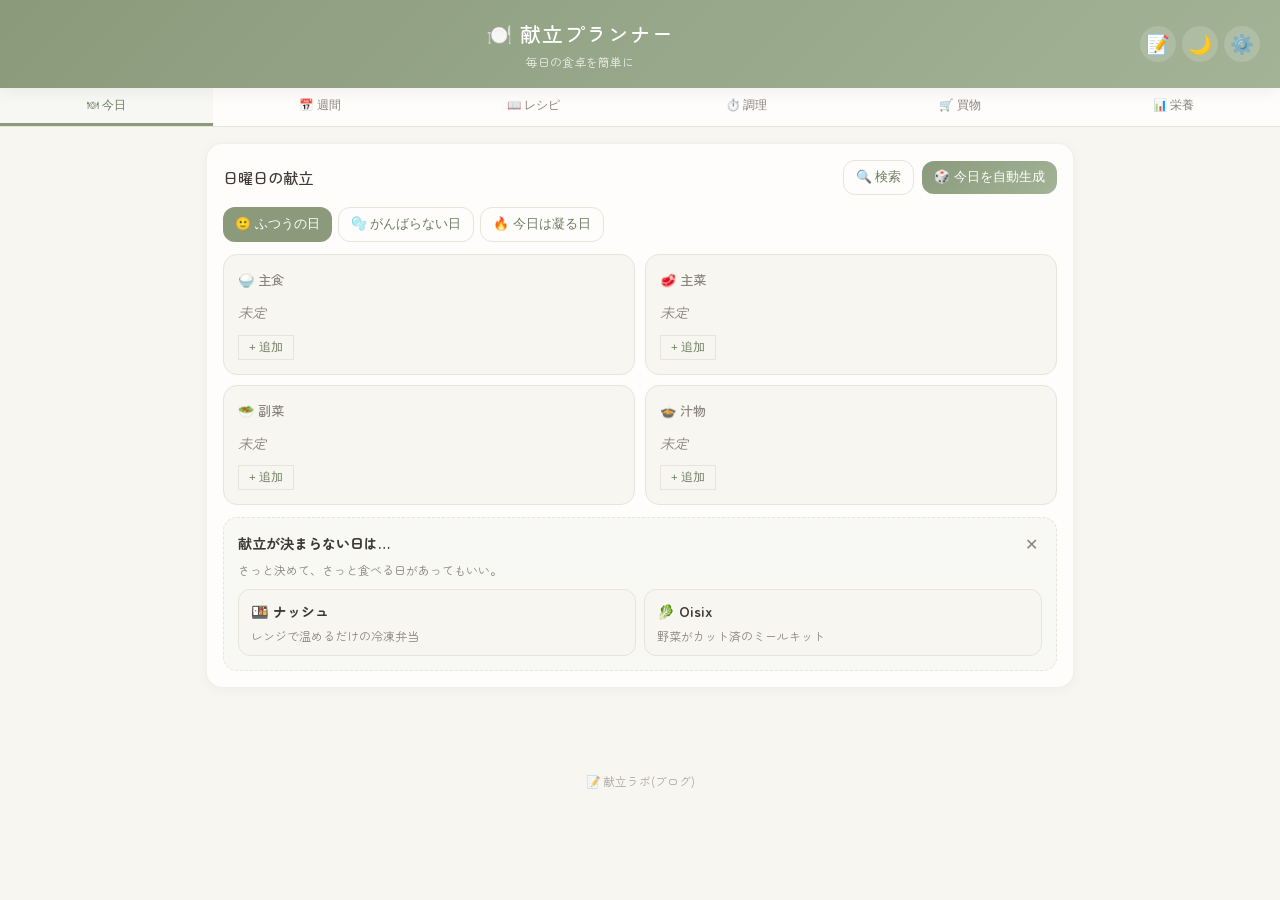
==== index.html @ 7a551557 "アフィリエイト設定UI簡素化を本番反映 Co-Authored-By: Claude Opus 4.7 (1M context) <noreply@anthropic.com>" ====
<!DOCTYPE html>
<html lang="ja">
<head>
<meta charset="UTF-8">
<meta name="viewport" content="width=device-width, initial-scale=1.0">
<meta name="theme-color" content="#8a9a7b">
<meta name="apple-mobile-web-app-capable" content="yes">
<meta name="apple-mobile-web-app-status-bar-style" content="default">
<link rel="manifest" href="[data-uri]">
<link rel="preconnect" href="https://fonts.googleapis.com">
<link rel="preconnect" href="https://fonts.gstatic.com" crossorigin>
<link href="https://fonts.googleapis.com/css2?family=Zen+Maru+Gothic:wght@400;500;700&display=swap" rel="stylesheet">
<title>献立プランナー v3</title>
<style>
  :root {
    --primary: #8a9a7b;
    --primary-light: #a3b396;
    --primary-dark: #6b7d60;
    --accent: #c9a96e;
    --accent-light: #ddc08a;
    --bg: #f8f6f1;
    --card: #fefdfb;
    --text: #3d3a36;
    --text-light: #8a857d;
    --border: #e8e4dc;
    --danger: #c4877a;
    --success: #8aad7a;
    --kagome: #c4877a;
    --ajinomoto: #c9a06a;
    --kikkoman: #a08aad;
    --shirogohan: #9a8a7a;
    --hotcook: #c48a9a;
    --fav-gold: #c9a96e;
    --seasonal: #8aad7a;
    --transition-speed: 0.28s;
  }
  [data-theme="dark"] {
    --primary: #8a9a7b;
    --primary-light: #a3b396;
    --primary-dark: #a3b396;
    --accent: #c9a96e;
    --accent-light: #ddc08a;
    --bg: #1c1b1f;
    --card: #27262b;
    --text: #ddd9d3;
    --text-light: #9a958e;
    --border: #3a3840;
    --danger: #c4877a;
    --success: #8aad7a;
    --kagome: #c4877a;
    --ajinomoto: #c9a06a;
    --kikkoman: #a08aad;
    --shirogohan: #9a8a7a;
    --hotcook: #c48a9a;
    --fav-gold: #c9a96e;
    --seasonal: #8aad7a;
  }
  * { margin:0; padding:0; box-sizing:border-box; }
  body {
    font-family: 'Zen Maru Gothic','Hiragino Kaku Gothic ProN','Noto Sans JP','メイリオ',sans-serif;
    background: var(--bg); color: var(--text); min-height:100vh;
    line-height: 1.65; transition: background var(--transition-speed), color var(--transition-speed);
  }

  /* ヘッダー */
  header {
    background: linear-gradient(135deg, var(--primary), var(--primary-light));
    color: white; padding:16px 20px; text-align:center;
    box-shadow: 0 4px 16px rgba(0,0,0,.06);
    position:sticky; top:0; z-index:100;
    display:flex; align-items:center; justify-content:space-between;
    transition: background var(--transition-speed);
  }
  header .title-section { flex:1; }
  header h1 { font-size:1.3rem; letter-spacing:.05em; font-weight:500; }
  header p { font-size:.75rem; opacity:.8; margin-top:2px; font-weight:400; }
  .header-actions { display:flex; gap:6px; align-items:center; }
  .settings-btn, .theme-toggle-btn {
    background:rgba(255,255,255,.15); border:none; color:white;
    width:36px; height:36px; border-radius:50%; cursor:pointer; font-size:1.2rem;
    transition: background var(--transition-speed);
  }
  .settings-btn:hover, .theme-toggle-btn:hover { background:rgba(255,255,255,.25); }

  /* タブ */
  .tabs {
    display:flex; background:var(--card); border-bottom:1px solid var(--border);
    position:sticky; top:60px; z-index:99; overflow-x:auto; overflow-y:hidden;
    transition: background var(--transition-speed);
  }
  .tab-btn {
    flex:1; min-width:0; padding:10px 4px; border:none; background:none;
    font-size:.72rem; font-weight:500; color:var(--text-light); cursor:pointer;
    border-bottom:3px solid transparent; white-space:nowrap;
    transition: all var(--transition-speed);
  }
  .tab-btn.active { color:var(--primary-dark); border-bottom-color:var(--primary); background:rgba(138,154,123,.06); }
  .tab-btn:hover { background:rgba(138,154,123,.06); }
  .tab-content { display:none; padding:16px; max-width:900px; margin:0 auto; }
  .tab-content.active { display:block; }

  /* カード */
  .card {
    background:var(--card); border-radius:16px; padding:16px; margin-bottom:12px;
    box-shadow:0 2px 12px rgba(0,0,0,.04); border:1px solid rgba(0,0,0,.05);
    transition: background var(--transition-speed), box-shadow var(--transition-speed);
  }
  .card h3 { font-size:.95rem; margin-bottom:12px; font-weight:500; }

  /* ボタン */
  .btn {
    padding:10px 16px; border:none; border-radius:12px; font-size:.85rem;
    font-weight:500; cursor:pointer; transition: all var(--transition-speed) ease; text-align:center;
    background:linear-gradient(135deg, var(--primary), var(--primary-light)); color:white;
  }
  .btn:hover { box-shadow:0 4px 16px rgba(138,154,123,.2); }
  .btn:active { transform:scale(.97); }
  .btn-sm { padding:8px 12px; font-size:.8rem; }
  .btn-outline { background:none; color:var(--primary-dark); border:1.5px solid var(--border); }
  .btn-outline:hover { background:rgba(138,154,123,.08); box-shadow:none; }
  .btn-outline.active { background:var(--primary); color:white; border-color:var(--primary); }
  .btn-danger { background:var(--danger); }
  .btn-fav { background:none; border:none; cursor:pointer; font-size:1.1rem; padding:2px 4px; transition: transform var(--transition-speed); }
  .btn-fav:hover { transform:scale(1.2); }
  .btn-fav.active { filter:drop-shadow(0 0 4px rgba(201,169,110,.5)); }

  /* フォーム */
  input,textarea,select {
    width:100%; padding:10px; border:1px solid var(--border); border-radius:12px;
    font-size:.9rem; font-family:inherit; margin-bottom:8px;
    background:var(--card); color:var(--text); transition: border-color var(--transition-speed), box-shadow var(--transition-speed);
  }
  input:focus,textarea:focus,select:focus {
    outline:none; border-color:var(--primary); box-shadow:0 0 0 3px rgba(138,154,123,.12);
  }

  /* ========== 週間献立ボード ========== */
  .week-board { display:flex; gap:8px; overflow-x:auto; padding-bottom:8px; }
  .day-column {
    min-width:130px; flex:1; background:var(--card); border:1px solid rgba(0,0,0,.04);
    border-radius:14px; padding:10px; display:flex; flex-direction:column;
    transition: background var(--transition-speed);
  }
  .day-header {
    text-align:center; font-weight:500; font-size:.85rem; padding:6px;
    border-radius:10px; margin-bottom:8px; color:white;
    background:linear-gradient(135deg, var(--primary), var(--primary-light));
  }
  .day-header.today { background:linear-gradient(135deg, var(--accent), var(--accent-light)); }
  .day-header.sun { background:linear-gradient(135deg, #c4877a, #d4a090); }
  .day-header.sat { background:linear-gradient(135deg, #7a9aad, #8aaabe); }
  .slot-section { margin-bottom:8px; }
  .slot-label {
    font-size:.7rem; font-weight:600; color:var(--text-light);
    margin-bottom:4px; text-transform:uppercase; letter-spacing:.03em;
  }
  .slot-item {
    background:var(--bg); padding:6px 8px; border-radius:10px; font-size:.78rem;
    margin-bottom:4px; display:flex; justify-content:space-between; align-items:center;
    border-left:3px solid var(--accent); cursor:pointer; transition: all var(--transition-speed) ease;
  }
  .slot-item:hover { background:rgba(138,154,123,.06); }
  .slot-item-name { flex:1; overflow:hidden; text-overflow:ellipsis; white-space:nowrap; }
  .slot-item .remove-btn {
    background:var(--danger); color:white; border:none; width:18px; height:18px;
    border-radius:6px; cursor:pointer; font-size:.65rem; flex-shrink:0; margin-left:4px;
    display:flex; align-items:center; justify-content:center; opacity:.7;
    transition: opacity var(--transition-speed);
  }
  .slot-item .remove-btn:hover { opacity:1; }
  .slot-empty {
    border:1px dashed var(--border); border-radius:10px; padding:8px; text-align:center;
    font-size:.72rem; color:var(--text-light); cursor:pointer; opacity:.6;
    transition: all var(--transition-speed);
  }
  .slot-empty:hover { border-color:var(--primary); color:var(--primary); opacity:1; }
  .day-lock {
    font-size:.7rem; text-align:center; margin-top:auto; padding-top:6px;
    border-top:1px solid var(--border);
  }
  .day-lock label { cursor:pointer; color:var(--text-light); }
  .day-lock input { width:auto; margin:0 4px 0 0; }

  /* ========== レシピカード ========== */
  .recipe-grid { display:grid; grid-template-columns:1fr; gap:10px; }
  .recipe-card {
    background:var(--card); border:1px solid rgba(0,0,0,.05); border-radius:16px;
    padding:12px; cursor:pointer; transition: all var(--transition-speed) ease;
  }
  .recipe-card:hover { box-shadow:0 4px 16px rgba(0,0,0,.06); border-color:var(--primary); }
  .recipe-card.ng-recipe { opacity:.45; border-color:var(--danger); border-style:dashed; }
  .recipe-card.fav-recipe { border-color:var(--fav-gold); box-shadow:0 0 0 1px rgba(201,169,110,.15), 0 2px 12px rgba(201,169,110,.08); }
  .recipe-title { font-weight:500; font-size:.95rem; margin-bottom:4px; }
  .seasonal-badge { display:inline-block; font-size:.65rem; background:rgba(138,173,122,.12); color:var(--seasonal); padding:1px 6px; border-radius:8px; margin-left:4px; font-weight:500; }
  .level-badge { display:inline-block; font-size:.65rem; padding:1px 6px; border-radius:8px; margin-left:4px; font-weight:500; }
  .mode-btn.active { background: var(--primary); color:white; border-color: var(--primary); }
  .history-badge { display:inline-block; font-size:.65rem; color:var(--text-light); margin-left:4px; opacity:.7; }
  .recipe-meta { display:flex; gap:6px; flex-wrap:wrap; margin-bottom:4px; }
  .recipe-tag {
    background:rgba(138,154,123,.1); color:var(--primary-dark); padding:2px 8px;
    border-radius:8px; font-size:.72rem;
  }
  .recipe-tag.cat { background:rgba(201,169,110,.12); color:var(--accent); }
  .recipe-tag.time { background:rgba(122,154,173,.1); color:#7a9aad; }
  .recipe-tag.src-kagome { background:rgba(196,135,122,.1); color:var(--kagome); }
  .recipe-tag.flavor { background:rgba(196,135,122,.1); color:#c4877a; }
  .recipe-tag.src-ajinomoto { background:rgba(201,160,106,.1); color:var(--ajinomoto); }
  .recipe-tag.src-kikkoman { background:rgba(160,138,173,.1); color:var(--kikkoman); }
  .recipe-tag.src-shirogohan { background:rgba(154,138,122,.1); color:var(--shirogohan); }
  .recipe-desc { font-size:.82rem; color:var(--text-light); line-height:1.4; }
  .recipe-actions { display:flex; gap:6px; margin-top:8px; }
  .site-link {
    display:inline-flex; align-items:center; gap:4px; font-size:.72rem;
    color:var(--primary); text-decoration:none; margin-top:4px;
  }
  .site-link:hover { text-decoration:underline; }

  /* ========== タイムライン ========== */
  .timeline-container { overflow-x:auto; }
  .gantt-wrapper { position:relative; min-width:600px; }
  .gantt-header { display:flex; align-items:center; gap:8px; margin-bottom:12px; flex-wrap:wrap; }
  .gantt-total { font-size:.95rem; font-weight:700; color:var(--primary); }
  .gantt-saved { font-size:.82rem; color:var(--success); font-weight:600; }
  .gantt-legend { display:flex; gap:8px; flex-wrap:wrap; margin-left:auto; }
  .gantt-legend-item { display:flex; align-items:center; gap:4px; font-size:.72rem; color:var(--text-light); }
  .gantt-legend-color { width:12px; height:12px; border-radius:3px; flex-shrink:0; }
  .gantt-time-axis { display:flex; margin-left:90px; position:relative; height:20px; }
  .gantt-time-mark { position:absolute; font-size:.65rem; color:var(--text-light); transform:translateX(-50%); }
  .gantt-row { display:flex; align-items:stretch; margin-bottom:6px; min-height:52px; }
  .gantt-label {
    width:84px; flex-shrink:0; display:flex; align-items:center; justify-content:center;
    background:rgba(138,154,123,.06); border:1px solid rgba(0,0,0,.04); border-radius:10px;
    font-size:.75rem; font-weight:500; color:var(--text-light); margin-right:6px; text-align:center; padding:4px;
  }
  .gantt-track {
    flex:1; position:relative; background:rgba(0,0,0,.02); border-radius:6px;
    border:1px solid rgba(0,0,0,.04); min-height:50px;
  }
  .gantt-block {
    position:absolute; top:4px; bottom:4px; border-radius:10px;
    padding:4px 8px; font-size:.72rem; color:white; cursor:pointer;
    display:flex; flex-direction:column; justify-content:center; overflow:hidden;
    transition:box-shadow var(--transition-speed),transform var(--transition-speed); box-shadow:0 1px 4px rgba(0,0,0,.08); line-height:1.3;
  }
  .gantt-block:hover { box-shadow:0 3px 12px rgba(0,0,0,.12); transform:translateY(-1px); z-index:5; }
  .gantt-block-title { font-weight:600; white-space:nowrap; overflow:hidden; text-overflow:ellipsis; font-size:.7rem; }
  .gantt-block-desc { white-space:nowrap; overflow:hidden; text-overflow:ellipsis; opacity:.9; font-size:.65rem; }
  .gantt-block-time { font-size:.6rem; opacity:.75; margin-top:1px; }
  .gantt-block.idle {
    background:repeating-linear-gradient(45deg,rgba(0,0,0,.05),rgba(0,0,0,.05) 4px,transparent 4px,transparent 8px) !important;
    box-shadow:none; border:1px dashed rgba(0,0,0,.15);
  }
  .gantt-block.idle .gantt-block-title { color:var(--text-light); font-weight:400; }

  /* ステップリスト */
  .step-list-title { font-size:.9rem; font-weight:700; color:var(--primary); margin-bottom:10px; }
  .step-card {
    display:flex; gap:10px; padding:10px 12px; margin-bottom:6px;
    background:var(--bg); border:1px solid rgba(0,0,0,.04); border-radius:12px;
    border-left:4px solid var(--primary); transition: all var(--transition-speed);
  }
  .step-card:hover { background:rgba(138,154,123,.04); }
  .step-card.parallel-indicator {
    background:rgba(201,169,110,.08); border-left-color:var(--accent);
  }
  .step-time-badge {
    flex-shrink:0; width:52px; text-align:center;
    background:var(--primary); color:white; border-radius:10px;
    padding:4px 0; font-size:.72rem; font-weight:500;
    display:flex; flex-direction:column; justify-content:center; line-height:1.2;
  }
  .step-time-badge .t-start { font-size:.85rem; }
  .step-time-badge .t-dur { font-size:.6rem; opacity:.8; }
  .step-body { flex:1; min-width:0; }
  .step-recipe-name { font-size:.72rem; font-weight:600; color:var(--primary-dark); margin-bottom:2px; }
  .step-text { font-size:.82rem; color:var(--text); line-height:1.4; }
  .step-resource-tag {
    display:inline-block; font-size:.65rem; background:rgba(138,154,123,.1);
    color:var(--primary-dark); padding:1px 6px; border-radius:8px; margin-top:3px;
  }
  .step-parallel-tag {
    display:inline-block; font-size:.65rem; background:rgba(201,169,110,.12);
    color:#a08a5a; padding:1px 6px; border-radius:8px; margin-top:3px; margin-left:4px;
  }
  .view-toggle-btns { display:flex; gap:6px; margin-bottom:12px; }
  .view-toggle-btn {
    padding:6px 14px; border:1px solid var(--border); border-radius:10px;
    background:var(--card); font-size:.8rem; cursor:pointer; transition: all var(--transition-speed);
    color:var(--text);
  }
  .view-toggle-btn.active { background:var(--primary); color:white; border-color:var(--primary); }

  /* 効率サマリー */
  .efficiency-card {
    display:grid; grid-template-columns:repeat(auto-fit,minmax(120px,1fr)); gap:8px;
    margin-bottom:12px;
  }
  .efficiency-stat {
    background:var(--bg); border:1px solid rgba(0,0,0,.04); border-radius:12px;
    padding:10px; text-align:center;
  }
  .efficiency-stat .stat-label { font-size:.7rem; color:var(--text-light); margin-bottom:2px; }
  .efficiency-stat .stat-value { font-size:1.1rem; font-weight:700; color:var(--primary); }
  .efficiency-stat .stat-sub { font-size:.65rem; color:var(--text-light); }

  /* ========== 買い物リスト ========== */
  .shopping-item {
    display:flex; align-items:center; padding:10px 12px; background:var(--card);
    border:1px solid rgba(0,0,0,.04); border-radius:12px; margin-bottom:6px; gap:10px;
    transition: all var(--transition-speed);
  }
  .shopping-item.checked { opacity:.5; text-decoration:line-through; }
  .shopping-item input[type="checkbox"] { width:auto; margin:0; cursor:pointer; }
  .shopping-item-content { flex:1; }
  .shopping-item-name { font-weight:600; font-size:.88rem; }
  .shopping-item-qty { font-size:.78rem; color:var(--text-light); }
  .shopping-item-source { font-size:.72rem; color:#999; }
  .shopping-item .remove-btn {
    background:var(--danger); color:white; border:none; width:26px; height:26px;
    border-radius:8px; cursor:pointer; display:flex; align-items:center; justify-content:center;
    opacity:.7; transition: opacity var(--transition-speed);
  }
  .shopping-item .remove-btn:hover { opacity:1; }

  /* ========== 栄養チャート ========== */
  .nutrition-summary {
    display:grid; grid-template-columns:1fr 1fr; gap:10px; margin-bottom:16px;
  }
  .nutrition-card {
    background:var(--bg); border:1px solid rgba(0,0,0,.04); border-radius:12px;
    padding:12px; text-align:center;
  }
  .nutrition-card .label { font-size:.75rem; color:var(--text-light); margin-bottom:4px; }
  .nutrition-card .value { font-size:1.3rem; font-weight:700; }
  .nutrition-card .bar {
    height:6px; background:var(--border); border-radius:3px; margin-top:6px; overflow:hidden;
  }
  .nutrition-card .bar-fill { height:100%; border-radius:3px; transition:width .5s; }
  .nutrition-alert {
    padding:10px 14px; border-radius:12px; font-size:.82rem; margin-bottom:8px;
    border-left:4px solid;
  }
  .nutrition-alert.warn { background:rgba(201,169,110,.1); border-color:var(--accent); color:var(--text); }
  .nutrition-alert.good { background:rgba(138,173,122,.1); border-color:var(--success); color:var(--text); }

  /* ========== モーダル ========== */
  .modal {
    display:none; position:fixed; inset:0; background:rgba(0,0,0,.25);
    z-index:300; align-items:center; justify-content:center;
    backdrop-filter:blur(4px); -webkit-backdrop-filter:blur(4px);
  }
  .modal.show { display:flex; }
  .modal-content {
    background:var(--card); border-radius:20px; padding:24px; width:92%;
    max-width:500px; max-height:85vh; overflow-y:auto;
    box-shadow:0 8px 32px rgba(0,0,0,.1); position:relative;
    transition: background var(--transition-speed);
  }
  .modal-title { font-size:1rem; font-weight:500; margin-bottom:16px; }
  .modal-close {
    position:absolute; top:12px; right:12px; background:none;
    border:none; font-size:1.5rem; cursor:pointer; color:var(--text-light);
  }

  /* スロットモーダル: ソースタブ */
  .source-tabs { display:flex; gap:4px; flex-wrap:wrap; margin-bottom:10px; }
  .source-tab {
    padding:5px 10px; border:1px solid var(--border); border-radius:10px;
    background:var(--card); font-size:.75rem; cursor:pointer; transition: all var(--transition-speed);
    color:var(--text);
  }
  .source-tab.active { background:var(--primary); color:white; border-color:var(--primary); }
  .source-tab[data-src="kagome"].active { background:var(--kagome); border-color:var(--kagome); }
  .source-tab[data-src="ajinomoto"].active { background:var(--ajinomoto); border-color:var(--ajinomoto); }
  .source-tab[data-src="kikkoman"].active { background:var(--kikkoman); border-color:var(--kikkoman); }
  .source-tab[data-src="shirogohan"].active { background:var(--shirogohan); border-color:var(--shirogohan); }
  .source-tab[data-src="hotcook"].active { background:var(--hotcook); border-color:var(--hotcook); }

  /* トースト */
  .toast {
    position:fixed; bottom:20px; left:20px; right:20px; background:var(--card);
    color:var(--text); padding:14px 20px; border-radius:14px;
    box-shadow:0 4px 20px rgba(0,0,0,.08); border:1px solid rgba(0,0,0,.05);
    display:none; z-index:1000;
    animation:slideUp .3s ease-out; font-size:.88rem;
  }
  .toast.show { display:block; }
  @keyframes slideUp {
    from { transform:translateY(100%); opacity:0; }
    to { transform:translateY(0); opacity:1; }
  }

  /* 空状態 */
  .empty-state { text-align:center; padding:40px 20px; color:var(--text-light); }
  .empty-state .icon { font-size:3rem; margin-bottom:12px; opacity:.5; }
  .empty-state p { line-height:1.6; }

  /* ダークモード追加調整 */
  [data-theme="dark"] .recipe-tag { background:rgba(255,255,255,.08); }
  [data-theme="dark"] .recipe-tag.cat { background:rgba(201,169,110,.18); }
  [data-theme="dark"] .recipe-tag.time { background:rgba(122,154,173,.18); }
  [data-theme="dark"] .recipe-tag.flavor { background:rgba(196,135,122,.18); }
  [data-theme="dark"] .recipe-card { border-color:var(--border); }
  [data-theme="dark"] .btn-outline { color:var(--text); border-color:var(--border); }
  [data-theme="dark"] .btn-outline:hover { background:rgba(255,255,255,.06); }
  [data-theme="dark"] .slot-item { background:rgba(255,255,255,.04); }
  [data-theme="dark"] .slot-item:hover { background:rgba(255,255,255,.08); }
  [data-theme="dark"] .slot-empty { border-color:var(--border); color:var(--text-light); }
  [data-theme="dark"] .modal-content { background:var(--card); color:var(--text); }
  [data-theme="dark"] input,[data-theme="dark"] textarea,[data-theme="dark"] select { background:var(--bg); color:var(--text); border-color:var(--border); }
  [data-theme="dark"] .source-tab { background:var(--bg); color:var(--text-light); border-color:var(--border); }
  [data-theme="dark"] .efficiency-stat { background:rgba(255,255,255,.04); }
  [data-theme="dark"] .step-card { background:rgba(255,255,255,.04); }
  [data-theme="dark"] .shopping-item { background:var(--card); }
  [data-theme="dark"] .nutrition-card { background:rgba(255,255,255,.04); }
  [data-theme="dark"] .day-summary-card { background:rgba(255,255,255,.04); }
  [data-theme="dark"] .gantt-label { background:rgba(255,255,255,.06); }
  [data-theme="dark"] .gantt-track { background:rgba(255,255,255,.02); }
  [data-theme="dark"] .view-toggle-btn { background:var(--card); color:var(--text); border-color:var(--border); }

  /* 今日の献立 */
  .today-slots { display:grid; grid-template-columns:1fr 1fr; gap:10px; }
  @media (max-width:600px) { .today-slots { grid-template-columns:1fr; } }
  .today-slot-card {
    background:var(--bg); border:1px solid var(--border); border-radius:14px;
    padding:14px; transition: all var(--transition-speed);
  }
  .today-slot-card:hover { box-shadow:0 2px 10px rgba(0,0,0,.06); }
  .today-slot-header {
    font-size:.82rem; font-weight:500; color:var(--text-light);
    margin-bottom:8px; display:flex; align-items:center; gap:6px;
  }
  .today-slot-content {
    font-size:1rem; font-weight:500; color:var(--text); min-height:28px;
    display:flex; align-items:center; gap:8px;
  }
  .today-slot-content .empty { color:var(--text-light); font-style:italic; font-weight:400; font-size:.88rem; }
  .today-slot-actions { margin-top:8px; display:flex; gap:6px; }
  .today-meal-info { display:flex; gap:12px; flex-wrap:wrap; margin-top:12px; padding-top:12px; border-top:1px solid var(--border); }
  .today-meal-info .info-item { font-size:.78rem; color:var(--text-light); }
  .today-meal-info .info-item strong { color:var(--primary); }

  /* レスポンシブ */
  @media (max-width:600px) {
    .tab-btn { padding:8px 2px; font-size:.65rem; }
    header { padding:12px 16px; }
    header h1 { font-size:1.1rem; }
    .week-board { flex-direction:column; }
    .day-column { min-width:auto; }
    .nutrition-summary { grid-template-columns:1fr; }
  }
  @media (min-width:601px) {
    .recipe-grid { grid-template-columns:1fr 1fr; }
  }

  /* 週間サマリー */
  .week-summary-grid {
    display:grid; grid-template-columns:repeat(auto-fill, minmax(120px, 1fr));
    gap:8px;
  }
  .day-summary-card {
    background:var(--bg); border:1px solid rgba(0,0,0,.04); border-radius:14px;
    padding:10px; text-align:center; cursor:pointer; transition: all var(--transition-speed);
    position:relative;
  }
  .day-summary-card:hover { box-shadow:0 2px 12px rgba(0,0,0,.06); transform:translateY(-1px); }
  .day-summary-card .day-name {
    font-weight:700; font-size:.85rem; margin-bottom:6px; padding:3px 8px;
    border-radius:6px; color:white; display:inline-block;
  }
  .day-summary-card .summary-stat { font-size:.75rem; color:var(--text-light); margin:3px 0; }
  .day-summary-card .summary-stat strong { color:var(--text); font-size:.9rem; }
  .day-summary-card .summary-bar {
    height:4px; border-radius:2px; background:var(--border); margin-top:6px; overflow:hidden;
  }
  .day-summary-card .summary-bar-fill {
    height:100%; border-radius:2px; transition:.3s;
  }
  .day-summary-card.rank-1 { border-color:var(--success); border-width:2px; }
  .day-summary-card.rank-1::after {
    content:'👑'; position:absolute; top:-8px; right:-4px; font-size:.9rem;
  }
  .week-summary-totals {
    display:flex; gap:12px; flex-wrap:wrap; margin-top:12px; padding:10px;
    background:rgba(138,154,123,.05); border-radius:12px; font-size:.8rem;
    justify-content:center;
  }
  .week-summary-totals span { white-space:nowrap; }
  .week-summary-totals strong { color:var(--primary); }

  /* ========== NOWモード ========== */
  .now-container { max-width:540px; margin:0 auto; }
  .now-progress { display:flex; align-items:center; gap:5px; justify-content:center; flex-wrap:wrap; margin-bottom:6px; }
  .now-progress .dot {
    width:10px; height:10px; border-radius:50%; background:var(--border);
    transition: background var(--transition-speed);
  }
  .now-progress .dot.done { background:var(--primary); }
  .now-progress .dot.current { background:var(--accent); box-shadow:0 0 0 3px rgba(201,169,110,.25); }
  .now-step-count { text-align:center; font-size:.8rem; color:var(--text-light); margin-bottom:14px; }

  .now-load {
    text-align:center; font-size:.85rem; padding:6px 14px; border-radius:10px;
    margin-bottom:14px; font-weight:500;
  }
  .now-load.load-low { background:rgba(138,173,122,.12); color:#6b8a5a; }
  .now-load.load-mid { background:rgba(201,169,110,.14); color:#a08a5a; }
  .now-load.load-high { background:rgba(196,135,122,.14); color:#c4877a; }

  .now-card {
    background:var(--card); border:1px solid rgba(0,0,0,.05); border-radius:18px;
    padding:24px 20px; margin-bottom:14px;
    box-shadow:0 2px 12px rgba(0,0,0,.04);
    transition: all var(--transition-speed);
  }
  .now-recipe { display:flex; align-items:center; gap:8px; font-size:.85rem; font-weight:500; margin-bottom:10px; }
  .now-recipe .color-dot { width:12px; height:12px; border-radius:50%; flex-shrink:0; }
  .now-text { font-size:1.15rem; line-height:1.6; font-weight:500; color:var(--text); margin-bottom:14px; }
  .now-meta { display:flex; gap:8px; flex-wrap:wrap; margin-bottom:18px; }
  .now-meta .badge {
    display:inline-flex; align-items:center; gap:4px; padding:4px 12px;
    background:var(--bg); border-radius:10px; font-size:.8rem; color:var(--text-light);
  }

  .now-timer-ring { display:flex; flex-direction:column; align-items:center; margin:0 auto; }
  .now-timer-ring svg { width:120px; height:120px; }
  .now-timer-ring .ring-bg { fill:none; stroke:var(--border); stroke-width:6; }
  .now-timer-ring .ring-fg {
    fill:none; stroke:var(--primary); stroke-width:6; stroke-linecap:round;
    transform:rotate(-90deg); transform-origin:center;
    animation-timing-function:linear; animation-fill-mode:forwards;
  }
  @keyframes nowTimer { from { stroke-dashoffset:0; } to { stroke-dashoffset:314; } }
  .now-timer-label { font-size:1.6rem; font-weight:700; color:var(--primary); margin-top:-76px; margin-bottom:40px; }

  .now-bg-tasks {
    background:var(--bg); border:1px solid rgba(0,0,0,.04); border-radius:14px;
    padding:14px 16px; margin-bottom:14px;
  }
  .now-bg-tasks .section-title { font-size:.78rem; color:var(--text-light); font-weight:500; margin-bottom:8px; }
  .now-bg-task-item { font-size:.84rem; color:var(--text); padding:4px 0; display:flex; justify-content:space-between; }
  .now-bg-task-item .remaining { color:var(--text-light); font-size:.78rem; }

  .now-transition {
    background:rgba(201,169,110,.08); border:1px solid rgba(201,169,110,.15); border-radius:14px;
    padding:14px 16px; margin-bottom:14px;
  }
  .now-transition .section-title { font-size:.78rem; color:var(--accent); font-weight:500; margin-bottom:8px; }
  .now-transition .transition-line { font-size:.84rem; color:var(--text); padding:2px 0; }

  .now-nav { display:flex; gap:10px; justify-content:center; }
  .now-nav button {
    padding:10px 24px; border:1px solid var(--border); border-radius:12px;
    background:var(--card); font-size:.88rem; cursor:pointer;
    transition:all var(--transition-speed); color:var(--text);
  }
  .now-nav button.primary-nav {
    background:var(--primary); color:white; border-color:var(--primary); font-weight:600;
  }
  .now-nav button:disabled { opacity:.4; cursor:default; }
  .now-complete-msg {
    text-align:center; padding:40px 20px; color:var(--success); font-size:1.1rem; font-weight:600;
  }

  [data-theme="dark"] .now-card { background:var(--card); border-color:var(--border); box-shadow:0 2px 12px rgba(0,0,0,.15); }
  [data-theme="dark"] .now-bg-tasks { background:rgba(255,255,255,.03); border-color:var(--border); }
  [data-theme="dark"] .now-transition { background:rgba(201,169,110,.06); border-color:rgba(201,169,110,.12); }
  [data-theme="dark"] .now-meta .badge { background:rgba(255,255,255,.06); }
  [data-theme="dark"] .now-load.load-low { background:rgba(138,173,122,.1); color:#8aad7a; }
  [data-theme="dark"] .now-load.load-mid { background:rgba(201,169,110,.1); color:#ddc08a; }
  [data-theme="dark"] .now-load.load-high { background:rgba(196,135,122,.1); color:#c4877a; }
  [data-theme="dark"] .now-nav button { background:var(--card); color:var(--text); border-color:var(--border); }
  [data-theme="dark"] .now-nav button.primary-nav { background:var(--primary); color:white; border-color:var(--primary); }
</style>
</head>
<body>

<header>
  <div class="title-section">
    <h1>🍽️ 献立プランナー</h1>
    <p>毎日の食卓を簡単に</p>
  </div>
  <div class="header-actions">
    <a href="./blog/" class="theme-toggle-btn" title="献立ラボ(ブログ)を見る" style="text-decoration:none;display:inline-flex;align-items:center;justify-content:center">📝</a>
    <button class="theme-toggle-btn" onclick="toggleTheme()" id="theme-toggle" title="ダーク/ライトモード切替">🌙</button>
    <button class="settings-btn" onclick="openSettings()">⚙️</button>
  </div>
</header>

<div class="tabs">
  <button class="tab-btn active" onclick="switchTab('today',this)">🍽 今日</button>
  <button class="tab-btn" onclick="switchTab('week',this)">📅 週間</button>
  <button class="tab-btn" onclick="switchTab('recipes',this)">📖 レシピ</button>
  <button class="tab-btn" onclick="switchTab('cooking',this)">⏱️ 調理</button>
  <button class="tab-btn" onclick="switchTab('shopping',this)">🛒 買物</button>
  <button class="tab-btn" onclick="switchTab('nutrition',this)">📊 栄養</button>
</div>

<!-- ===== 今日の献立タブ ===== -->
<div id="tab-today" class="tab-content active">
  <div class="card">
    <div style="display:flex;gap:8px;flex-wrap:wrap;margin-bottom:12px;align-items:center">
      <h3 style="margin:0;flex:1" id="today-title">今日の献立</h3>
      <button class="btn btn-sm btn-outline" onclick="openTodaySearch()" title="レシピを検索して今日に追加">🔍 検索</button>
      <button class="btn btn-sm" onclick="autoGenerateToday()">🎲 今日を自動生成</button>
    </div>
    <div class="mode-switch" style="display:flex;gap:6px;margin-bottom:12px;flex-wrap:wrap">
      <button class="btn btn-sm btn-outline mode-btn" data-mode="normal" onclick="setCookingMode('normal')">🙂 ふつうの日</button>
      <button class="btn btn-sm btn-outline mode-btn" data-mode="limit" onclick="setCookingMode('limit')">🫧 がんばらない日</button>
      <button class="btn btn-sm btn-outline mode-btn" data-mode="challenge" onclick="setCookingMode('challenge')">🔥 今日は凝る日</button>
    </div>
    <div id="mode-hint" style="font-size:.8rem;color:var(--text-light);margin-bottom:10px;display:none"></div>
    <div id="today-board"></div>
  </div>
  <div class="card" id="today-cooking-card" style="display:none">
    <button class="btn" onclick="startTodayCooking()" style="width:100%">▶ NOWモードで調理開始</button>
  </div>
  <div class="card" id="today-summary-card" style="display:none">
    <div id="today-summary"></div>
  </div>
</div>

<!-- ===== 週間献立タブ ===== -->
<div id="tab-week" class="tab-content">
  <div class="card">
    <div style="display:flex;gap:8px;flex-wrap:wrap;margin-bottom:12px;align-items:center">
      <h3 style="margin:0;flex:1">週間献立</h3>
      <button class="btn btn-sm" onclick="autoGenerateWeek()">🎲 自動生成</button>
      <button class="btn btn-sm btn-outline" onclick="clearWeekPlan()">クリア</button>
    </div>
    <div id="week-board" class="week-board"></div>
  </div>
  <div class="card">
    <div style="display:flex;gap:8px;flex-wrap:wrap">
      <select id="shopping-scope-select" style="min-width:120px">
        <option value="today">今日の分</option>
        <option value="tomorrow">明日の分</option>
        <option value="2days">今日＋明日</option>
        <option value="3days">3日分</option>
        <option value="week" selected>週間まとめ</option>
      </select>
      <button class="btn btn-sm" onclick="generateShoppingFromScope()">🛒 買い物リストを生成</button>
      <select id="cooking-day-select" style="flex:1;min-width:120px" onchange="selectCookingDay()">
        <option value="">調理する日を選択...</option>
      </select>
      <button class="btn btn-sm" onclick="goToCooking()">⏱️ 調理タイムラインへ</button>
    </div>
  </div>

  <!-- 週間調理サマリー -->
  <div class="card">
    <div style="display:flex;gap:8px;flex-wrap:wrap;margin-bottom:12px;align-items:center">
      <h3 style="margin:0;flex:1">📊 週間調理サマリー</h3>
      <select id="week-sort" style="width:auto;min-width:130px;margin:0;font-size:.82rem" onchange="renderWeekSummary()">
        <option value="day">📅 曜日順</option>
        <option value="active-asc">👩‍🍳 手間が少ない順</option>
        <option value="active-desc">👩‍🍳 手間が多い順</option>
        <option value="total-asc">⏱️ 調理時間が短い順</option>
        <option value="total-desc">⏱️ 調理時間が長い順</option>
        <option value="saving-desc">🚀 時短効果が大きい順</option>
      </select>
      <button class="btn btn-sm btn-outline" onclick="calcWeekSummary()">再計算</button>
    </div>
    <div id="week-summary" style="font-size:.82rem;color:var(--text-light);text-align:center;padding:12px">
      「再計算」を押すと各日の調理効率を分析します
    </div>
  </div>
</div>

<!-- ===== レシピタブ ===== -->
<div id="tab-recipes" class="tab-content">
  <div class="card">
    <div style="display:flex;gap:8px;margin-bottom:10px">
      <input type="text" id="recipe-search" placeholder="レシピを検索..." oninput="filterRecipes()" style="flex:1;margin:0">
      <button class="btn btn-sm" onclick="openRecipeModal()">+ 追加</button>
    </div>
    <div style="display:flex;gap:6px;flex-wrap:wrap;margin-bottom:8px" id="recipe-filters">
      <button class="btn-outline btn-sm active" onclick="filterBySource('all',this)">すべて</button>
      <button class="btn-outline btn-sm" onclick="filterBySource('basic',this)">基本</button>
      <button class="btn-outline btn-sm" onclick="filterBySource('akari',this)">あかり</button>
      <button class="btn-outline btn-sm" style="border-color:var(--kagome);color:var(--kagome)" onclick="filterBySource('kagome',this)">カゴメ</button>
      <button class="btn-outline btn-sm" style="border-color:var(--ajinomoto);color:var(--ajinomoto)" onclick="filterBySource('ajinomoto',this)">味の素</button>
      <button class="btn-outline btn-sm" style="border-color:var(--kikkoman);color:var(--kikkoman)" onclick="filterBySource('kikkoman',this)">キッコーマン</button>
      <button class="btn-outline btn-sm" style="border-color:var(--shirogohan);color:var(--shirogohan)" onclick="filterBySource('shirogohan',this)">白ごはん</button>
      <button class="btn-outline btn-sm" style="border-color:var(--hotcook);color:var(--hotcook)" onclick="filterBySource('hotcook',this)">ホットクック</button>
      <button class="btn-outline btn-sm" onclick="filterBySource('my',this)">マイレシピ</button>
      <button class="btn-outline btn-sm" onclick="filterBySource('fav',this)" style="border-color:var(--fav-gold);color:var(--fav-gold)">⭐ お気に入り</button>
    </div>
    <div style="display:flex;gap:6px;flex-wrap:wrap;margin-bottom:12px" id="category-filters">
      <button class="btn-outline btn-sm active" onclick="filterByCategory('all',this)">すべて</button>
      <button class="btn-outline btn-sm" onclick="filterByCategory('主菜',this)">🥩 主菜</button>
      <button class="btn-outline btn-sm" onclick="filterByCategory('副菜',this)">🥗 副菜</button>
      <button class="btn-outline btn-sm" onclick="filterByCategory('汁物',this)">🍲 汁物</button>
      <button class="btn-outline btn-sm" onclick="filterByCategory('サラダ',this)">🥬 サラダ</button>
      <button class="btn-outline btn-sm" onclick="filterByCategory('主食',this)">🍚 主食</button>
      <button class="btn-outline btn-sm" onclick="filterByCategory('seasonal',this)" style="border-color:var(--seasonal);color:var(--seasonal)">🌿 旬</button>
    </div>
    <div style="display:flex;gap:6px;flex-wrap:wrap;margin-bottom:12px" id="level-filters">
      <button class="btn-outline btn-sm active" onclick="filterByLevel('all',this)">すべての難易度</button>
      <button class="btn-outline btn-sm" onclick="filterByLevel('limit',this)" style="border-color:#7a9aad;color:#5a7a8d">🆘 限界レシピ</button>
      <button class="btn-outline btn-sm" onclick="filterByLevel('easy',this)" style="border-color:#8aad7a;color:#6a8d5a">🫧 かんたん</button>
      <button class="btn-outline btn-sm" onclick="filterByLevel('challenge',this)" style="border-color:#c4877a;color:#a86858">🔥 挑戦レシピ</button>
    </div>
    <div style="display:flex;gap:6px;flex-wrap:wrap;margin-bottom:12px" id="flavor-filters">
      <button class="btn-outline btn-sm active" onclick="filterByFlavor('all',this)">すべて</button>
      <button class="btn-outline btn-sm" onclick="filterByFlavor('味噌',this)">🫘 味噌</button>
      <button class="btn-outline btn-sm" onclick="filterByFlavor('醤油',this)">🍶 醤油</button>
      <button class="btn-outline btn-sm" onclick="filterByFlavor('塩',this)">🧂 塩</button>
      <button class="btn-outline btn-sm" onclick="filterByFlavor('マヨ',this)">🥚 マヨ</button>
      <button class="btn-outline btn-sm" onclick="filterByFlavor('梅',this)">🌸 梅</button>
      <button class="btn-outline btn-sm" onclick="filterByFlavor('甘辛',this)">🍯 甘辛</button>
      <button class="btn-outline btn-sm" onclick="filterByFlavor('さっぱり',this)">🍋 さっぱり</button>
      <button class="btn-outline btn-sm" onclick="filterByFlavor('ピリ辛',this)">🌶 ピリ辛</button>
      <button class="btn-outline btn-sm" onclick="filterByFlavor('クリーム',this)">🥛 クリーム</button>
      <button class="btn-outline btn-sm" onclick="filterByFlavor('トマト',this)">🍅 トマト</button>
      <button class="btn-outline btn-sm" onclick="filterByFlavor('カレー',this)">🍛 カレー</button>
      <button class="btn-outline btn-sm" onclick="filterByFlavor('中華',this)">🥟 中華</button>
      <button class="btn-outline btn-sm" onclick="filterByFlavor('和風だし',this)">🐟 和風だし</button>
    </div>
    <div id="recipe-list" class="recipe-grid"></div>
    <div id="recipe-empty" class="empty-state" style="display:none">
      <div class="icon">📖</div>
      <p>該当するレシピがありません</p>
    </div>
  </div>
</div>

<!-- ===== 調理タブ ===== -->
<div id="tab-cooking" class="tab-content">
  <div class="card">
    <div style="display:flex;gap:8px;align-items:center;margin-bottom:12px;flex-wrap:wrap">
      <h3 id="cooking-title" style="margin:0;flex:1">並行調理タイムライン</h3>
      <select id="cooking-source-select" style="width:auto;min-width:100px;margin:0;font-size:.82rem" onchange="switchCookingSource()">
        <option value="weekly">📅 週間献立から</option>
        <option value="direct">🍳 レシピを直接選択</option>
      </select>
    </div>

    <!-- 直接選択モード -->
    <div id="direct-recipe-picker" style="display:none;margin-bottom:16px">
      <div style="display:flex;gap:6px;margin-bottom:8px;flex-wrap:wrap">
        <input type="text" id="direct-recipe-search" placeholder="🔍 レシピ名で検索..." style="flex:1;min-width:140px;margin:0;font-size:.85rem" oninput="renderDirectRecipePicker()">
        <button class="btn btn-sm" onclick="generateTimelineDirect()">⏱️ タイムライン生成</button>
      </div>
      <div id="direct-recipe-selected" style="display:flex;gap:6px;flex-wrap:wrap;margin-bottom:8px"></div>
      <div id="direct-recipe-list" style="max-height:200px;overflow-y:auto;border:1px solid var(--border);border-radius:8px;padding:4px"></div>
    </div>

    <div id="efficiency-summary" class="efficiency-card" style="display:none"></div>
    <div class="view-toggle-btns">
      <button class="view-toggle-btn active" onclick="toggleTimelineView('gantt',this)">ガントチャート</button>
      <button class="view-toggle-btn" onclick="toggleTimelineView('list',this)">ステップリスト</button>
      <button class="view-toggle-btn" onclick="toggleTimelineView('now',this)">▶ NOWモード</button>
    </div>
    <div id="timeline-container" class="timeline-container"></div>
    <div id="timeline-empty" class="empty-state">
      <div class="icon">⏱️</div>
      <p>週間献立から日を選ぶか、上の「レシピを直接選択」で<br>好きなレシピの調理タイムラインを作成できます</p>
    </div>
  </div>
  <div class="card" id="timer-card" style="display:none">
    <button class="btn" id="timer-btn" onclick="startCookingTimer()" style="width:100%">▶️ 調理タイマーをスタート</button>
    <button class="btn btn-outline" id="timer-stop-btn" onclick="stopCookingTimer()" style="width:100%;display:none;margin-top:8px">⏹️ タイマーを停止</button>
    <div id="timer-display" style="display:none;text-align:center;padding:20px;font-size:2.2rem;font-weight:bold;color:var(--primary)"></div>
    <div id="current-step" style="display:none;padding:12px;background:rgba(138,154,123,.1);border-radius:8px;margin-top:12px"></div>
  </div>
</div>

<!-- ===== 買物タブ ===== -->
<div id="tab-shopping" class="tab-content">
  <div class="card">
    <h3>買い物リスト</h3>
    <div style="display:flex;gap:8px;margin-bottom:12px">
      <input type="text" id="new-item-name" placeholder="材料名" style="flex:1;margin:0">
      <input type="text" id="new-item-qty" placeholder="分量" style="flex:.6;margin:0">
      <button class="btn btn-sm" onclick="addShoppingItem()">追加</button>
    </div>
    <div style="display:flex;gap:6px;flex-wrap:wrap;margin-bottom:12px">
      <button class="btn btn-sm btn-outline" onclick="clearCheckedShopping()">✓済み削除</button>
      <button class="btn btn-sm btn-outline" onclick="clearAllShopping()">全削除</button>
      <button class="btn btn-sm btn-outline" onclick="resetShoppingChecks()">チェック解除</button>
      <button class="btn btn-sm" onclick="sendToNotion()">📝 Notionへ</button>
    </div>
    <div id="shopping-stats" style="font-size:.82rem;color:var(--text-light);margin-bottom:10px"></div>
    <div id="shopping-list"></div>
    <div id="shopping-empty" class="empty-state">
      <div class="icon">🛒</div>
      <p>買い物リストは空です<br>週間献立から材料を生成しましょう</p>
    </div>
  </div>
</div>

<!-- ===== 栄養タブ ===== -->
<div id="tab-nutrition" class="tab-content">
  <div class="card">
    <h3>栄養バランスチェック</h3>
    <div style="margin-bottom:12px">
      <select id="nutrition-scope" onchange="updateNutrition()" style="margin:0">
        <option value="week">1週間全体</option>
        <option value="0">月曜</option>
        <option value="1">火曜</option>
        <option value="2">水曜</option>
        <option value="3">木曜</option>
        <option value="4">金曜</option>
        <option value="5">土曜</option>
        <option value="6">日曜</option>
      </select>
    </div>
    <div id="nutrition-alerts"></div>
    <canvas id="nutrition-chart" width="300" height="300" style="display:block;margin:0 auto 16px;max-width:300px;width:100%"></canvas>
    <div id="nutrition-summary" class="nutrition-summary"></div>
    <div id="nutrition-books"></div>
  </div>
</div>

<!-- ===== レシピモーダル ===== -->
<div id="recipe-modal" class="modal">
  <div class="modal-content">
    <button class="modal-close" onclick="closeRecipeModal()">✕</button>
    <div class="modal-title" id="recipe-modal-title">レシピを作成</div>
    <label>レシピ名</label>
    <input type="text" id="rm-title" placeholder="例: 唐揚げ">
    <label>カテゴリ</label>
    <select id="rm-category">
      <option value="主菜">主菜</option>
      <option value="副菜">副菜</option>
      <option value="汁物">汁物</option>
      <option value="サラダ">サラダ</option>
      <option value="主食">主食（ごはん・麺）</option>
    </select>
    <label>説明</label>
    <textarea id="rm-desc" rows="2" placeholder="このレシピについて"></textarea>
    <label>調理時間（分）</label>
    <input type="number" id="rm-time" value="30">
    <label>材料（1行1つ、例: 玉ねぎ/1個）</label>
    <textarea id="rm-ingredients" rows="4" placeholder="玉ねぎ/1個&#10;卵/2個"></textarea>
    <label>タグ（カンマ区切り）</label>
    <input type="text" id="rm-tags" placeholder="簡単, 時短, 和食">
    <label>調理手順（1行1ステップ）</label>
    <textarea id="rm-steps" rows="4" placeholder="玉ねぎを切る&#10;フライパンで炒める"></textarea>
    <div style="display:grid;grid-template-columns:1fr 1fr;gap:8px;margin-top:8px">
      <button class="btn" onclick="saveRecipe()">保存</button>
      <button class="btn btn-outline" onclick="closeRecipeModal()">キャンセル</button>
    </div>
  </div>
</div>

<!-- ===== レシピ詳細モーダル ===== -->
<div id="detail-modal" class="modal">
  <div class="modal-content">
    <button class="modal-close" onclick="closeDetailModal()">✕</button>
    <div id="detail-content"></div>
  </div>
</div>

<!-- ===== 今日の献立 クイック検索モーダル ===== -->
<div id="today-search-modal" class="modal" onclick="if(event.target===this)closeTodaySearch()">
  <div class="modal-content">
    <button class="modal-close" onclick="closeTodaySearch()">✕</button>
    <div class="modal-title">🔍 今日の献立に追加</div>
    <input type="text" id="today-search-input" placeholder="レシピ名・タグで検索..." oninput="renderTodaySearchResults()" style="margin-bottom:10px">
    <div style="font-size:.75rem;color:var(--text-light);margin-bottom:10px">タップで今日の献立に自動的にカテゴリ分け追加されます</div>
    <div id="today-search-results" style="max-height:400px;overflow-y:auto"></div>
  </div>
</div>

<!-- ===== ガントブロック詳細モーダル ===== -->
<div id="gantt-detail-modal" class="modal" onclick="if(event.target===this)closeGanttDetail()">
  <div class="modal-content">
    <button class="modal-close" onclick="closeGanttDetail()">✕</button>
    <div id="gantt-detail-content"></div>
  </div>
</div>

<!-- ===== スロット追加モーダル ===== -->
<div id="slot-modal" class="modal">
  <div class="modal-content">
    <button class="modal-close" onclick="closeSlotModal()">✕</button>
    <div class="modal-title">レシピを追加</div>
    <input type="text" id="slot-search" placeholder="レシピを検索..." oninput="filterSlotRecipes()">
    <div class="source-tabs" id="slot-source-tabs">
      <button class="source-tab active" data-src="all" onclick="setSlotSource('all',this)">すべて</button>
      <button class="source-tab" data-src="basic" onclick="setSlotSource('basic',this)">基本</button>
      <button class="source-tab" data-src="akari" onclick="setSlotSource('akari',this)">あかり</button>
      <button class="source-tab" data-src="kagome" onclick="setSlotSource('kagome',this)">カゴメ</button>
      <button class="source-tab" data-src="ajinomoto" onclick="setSlotSource('ajinomoto',this)">味の素</button>
      <button class="source-tab" data-src="kikkoman" onclick="setSlotSource('kikkoman',this)">キッコーマン</button>
      <button class="source-tab" data-src="shirogohan" onclick="setSlotSource('shirogohan',this)">白ごはん</button>
      <button class="source-tab" data-src="hotcook" onclick="setSlotSource('hotcook',this)">ホットクック</button>
      <button class="source-tab" data-src="my" onclick="setSlotSource('my',this)">マイ</button>
    </div>
    <div id="slot-recipe-list" style="max-height:300px;overflow-y:auto"></div>
    <div id="slot-site-links" style="margin-top:10px"></div>
  </div>
</div>

<!-- ===== 設定モーダル ===== -->
<div id="settings-modal" class="modal">
  <div class="modal-content">
    <button class="modal-close" onclick="closeSettings()">✕</button>
    <div class="modal-title">⚙️ 設定</div>

    <h4 style="margin:16px 0 8px;font-size:.9rem">Notion連携</h4>
    <label>Integration Token</label>
    <input type="password" id="notion-token" placeholder="your_notion_integration_token">
    <label>Parent Page ID</label>
    <input type="text" id="notion-page-id" placeholder="page_id">
    <button class="btn" onclick="saveNotionSettings()" style="width:100%;margin-top:8px">保存</button>

    <h4 style="margin:24px 0 8px;font-size:.9rem">📣 広告表示について</h4>
    <div style="font-size:.75rem;color:var(--text-light);margin-bottom:8px;line-height:1.6">
      このアプリには、運営維持のため一部にアフィリエイトリンクを含む商品紹介が表示されます。<br>
      煩わしい場合は下のトグルでオフにできます。
    </div>
    <label style="display:flex;align-items:center;gap:8px;margin-top:10px;font-weight:normal;padding:10px;border:1px solid var(--border);border-radius:10px">
      <input type="checkbox" id="affiliate-disabled" style="width:auto;margin:0">
      🚫 すべての広告・商品紹介を表示しない
    </label>
    <label style="display:flex;align-items:center;gap:8px;margin-top:8px;font-weight:normal;padding:10px;border:1px solid var(--border);border-radius:10px">
      <input type="checkbox" id="mealkit-cards-disabled" style="width:auto;margin:0">
      📴 宅配サービスの提案カードだけオフにする
    </label>

    <!-- 開発者用フィールド(通常は非表示、URLに ?dev=1 で表示) -->
    <div id="dev-affiliate-fields" style="display:none">
      <h4 style="margin:24px 0 8px;font-size:.85rem;color:var(--text-light)">🔧 開発者設定</h4>
      <label style="font-size:.75rem">楽天アフィリエイトID</label>
      <input type="text" id="rakuten-affiliate-id" placeholder="531541c1.xxxx..." style="font-size:.75rem">
      <label style="font-size:.75rem">Amazonアソシエイトタグ</label>
      <input type="text" id="amazon-associate-tag" placeholder="xxxxx-22" style="font-size:.75rem">
      <label style="font-size:.75rem">ナッシュ URL</label>
      <input type="text" id="nosh-url" placeholder="https://..." style="font-size:.75rem">
      <label style="font-size:.75rem">Oisix URL</label>
      <input type="text" id="oisix-url" placeholder="https://..." style="font-size:.75rem">
      <label style="font-size:.75rem">つくりおき URL</label>
      <input type="text" id="tsukurioki-url" placeholder="https://..." style="font-size:.75rem">
      <label style="font-size:.75rem">厳選商品(商品名 | タグ | URL)</label>
      <textarea id="curated-products" rows="4" style="width:100%;font-family:inherit;font-size:.7rem"></textarea>
    </div>

    <button class="btn" onclick="saveAffiliateSettings()" style="width:100%;margin-top:12px">保存</button>
  </div>
</div>

<div class="toast" id="toast"></div>

<script>
// ============================
// State
// ============================
const DAYS = ['月','火','水','木','金','土','日'];
const SLOTS = ['shushoku','shusai','fukusai','shirumono'];
const SLOT_LABELS = {shushoku:'主食',shusai:'主菜',fukusai:'副菜',shirumono:'汁物'};
const SLOT_ICONS = {shushoku:'🍚',shusai:'🥩',fukusai:'🥗',shirumono:'🍲'};

let weekPlan = DAYS.map(() => ({shushoku:[],shusai:[],fukusai:[],shirumono:[],locked:false}));
let myRecipes = [];
let shoppingList = [];
let selectedCookingDay = -1;
let cookingTimeline = null;
let currentTimelineView = 'gantt';
let nowStepIndex = 0;
let timerInterval = null;
let timerSeconds = 0;
let notionSettings = {token:'',parentPageId:''};
let currentSourceFilter = 'all';
let currentCategoryFilter = 'all';
let currentFlavorFilter = 'all';
let currentLevelFilter = 'all';
let pendingSlotInfo = null;
let editingRecipeId = null;
let ngRecipes = new Set(); // 自動生成NGレシピ
let favRecipes = new Set(); // お気に入りレシピ
let recipeHistory = []; // レシピ使用履歴 [{id, date, slot}, ...]
let slotSourceFilter = 'all';
let cookingMode = 'normal'; // 'normal' | 'limit' | 'challenge'
// 開発者によって埋め込まれるアフィリエイト設定(エンドユーザーには非表示)
const DEFAULT_AFFILIATE = {
  rakutenId: '531541c1.a6283ae8.531541c2.24304e3e',
  amazonTag: '', // 未登録
  noshUrl: '', // もしもアフィ URL取得後に記入
  oisixUrl: '',
  tsukuriokiUrl: '',
  disabled: false,
  mealkitDisabled: false,
  curatedProducts: [
    {name:'シャープ ホットクック KN-HW10G 1L', tags:['ホットクック','一人暮らし','一般'], url:'https://hb.afl.rakuten.co.jp/ichiba/531541c1.a6283ae8.531541c2.24304e3e/?pc=https%3A%2F%2Fitem.rakuten.co.jp%2Ftno%2Fkn-hw10g%2F'},
    {name:'シャープ ホットクック KN-HW24H 2.4L', tags:['ホットクック','挑戦','家族','一般'], url:'https://hb.afl.rakuten.co.jp/ichiba/53154afc.3ef2f956.53154afd.cfb27f8f/?pc=https%3A%2F%2Fitem.rakuten.co.jp%2Fe-cutestyle%2Fp000000897760%2F'},
    {name:'シャープ ヘルシオ AX-N1B 30L', tags:['オーブン','挑戦','家族','一般'], url:'https://hb.afl.rakuten.co.jp/ichiba/53157570.48afd555.53157571.78b1dbad/?pc=https%3A%2F%2Fitem.rakuten.co.jp%2Fsuperdeal%2F15704axn1bb2508%2F'},
    {name:'シャープ もっとクック TJU2A(ホットクック用2段調理)', tags:['ホットクック','一般'], url:'https://hb.afl.rakuten.co.jp/ichiba/5315795f.248ced6b.53157960.5fc0f5d5/?pc=https%3A%2F%2Fitem.rakuten.co.jp%2Fr-kojima%2F4550556122856%2F'},
    {name:'ミニ冷蔵庫 50L(セカンド冷凍庫用)', tags:['限界','冷凍','一人暮らし'], url:'https://hb.afl.rakuten.co.jp/ichiba/53154f51.f4f5320d.53154f52.0249df6f/?pc=https%3A%2F%2Fitem.rakuten.co.jp%2Fyozakura%2Frefrigerator04%2F'},
    {name:'アイリスオーヤマ 電気圧力鍋 3L', tags:['挑戦','限界','時短','一般'], url:'https://hb.afl.rakuten.co.jp/ichiba/53154e90.eb8a4e1c.53154e91.02418dd3/?pc=https%3A%2F%2Fitem.rakuten.co.jp%2Firisplaza-r%2F286224%2F'},
    {name:'多動脳 ADHDの真実(アンデシュ・ハンセン)', tags:['書籍','adhd','発達障害'], url:'https://hb.afl.rakuten.co.jp/ichiba/53155dde.d4ebc3b0.53155ddf.956083b7/?pc=https%3A%2F%2Fitem.rakuten.co.jp%2Fbook%2F18174671%2F'},
    {name:'い・ろ・は・す ラベルレス 24本', tags:['水分補給','備蓄','限界','熱中症','一般'], url:'https://hb.afl.rakuten.co.jp/ichiba/531564b3.abbca0ab.531564b4.ab002e4f/?pc=https%3A%2F%2Fitem.rakuten.co.jp%2Fsoukaidrink%2F4902102139410%2F'},
    {name:'サントリー金麦 糖質75%オフ 48本(晩酌健康派)', tags:['晩酌','挑戦','大人'], url:'https://hb.afl.rakuten.co.jp/ichiba/531567d4.3770b7c2.531567d5.9b260c60/?pc=https%3A%2F%2Fitem.rakuten.co.jp%2Fliquor-boss%2F09094c2%2F'}
  ]
};
let affiliateSettings = {...DEFAULT_AFFILIATE};

// ============================
// 旬の食材マップ
// ============================
const SEASON_MAP = {
  1: ['白菜','大根','ほうれん草','ぶり','かに'],
  2: ['白菜','菜の花','いちご'],
  3: ['菜の花','たけのこ','新玉ねぎ','あさり'],
  4: ['たけのこ','新玉ねぎ','アスパラ','たい'],
  5: ['アスパラ','トマト','そら豆','かつお'],
  6: ['トマト','きゅうり','なす','あじ'],
  7: ['トマト','きゅうり','なす','枝豆','うなぎ'],
  8: ['なす','ゴーヤ','とうもろこし','すいか'],
  9: ['さんま','きのこ','さつまいも','なす'],
  10: ['さんま','きのこ','さつまいも','かぼちゃ','鮭'],
  11: ['かぼちゃ','白菜','大根','りんご','牡蠣'],
  12: ['白菜','大根','ほうれん草','かに','ぶり']
};

function isSeasonalRecipe(recipe) {
  const month = new Date().getMonth() + 1;
  const seasonal = SEASON_MAP[month] || [];
  if (seasonal.length === 0) return false;
  const ingredients = (recipe.ingredients || []).map(ing => {
    if (typeof ing === 'string') return ing.split('/')[0];
    return ing.name || '';
  });
  return ingredients.some(ingName =>
    seasonal.some(s => ingName.includes(s) || s.includes(ingName))
  ) || (recipe.tags || []).some(tag =>
    seasonal.some(s => tag.includes(s))
  );
}

function getRecipeHistoryDaysAgo(recipeId) {
  const now = Date.now();
  const found = recipeHistory.filter(h => h.id === recipeId);
  if (found.length === 0) return -1;
  const latest = Math.max(...found.map(h => new Date(h.date).getTime()));
  return Math.floor((now - latest) / (1000 * 60 * 60 * 24));
}

// ============================
// レシピDB — 基本
// ============================
const basicRecipeDB = [
  {title:'コンソメスープ',category:'汁物',desc:'玉ねぎ、にんじん、じゃがいもを入れたシンプルで温かいスープ',ingredients:['玉ねぎ/1個','にんじん/1本','じゃがいも/1個','ベーコン/2枚','コンソメキューブ/2個','塩こしょう/少々'],tags:['スープ','シンプル','野菜'],flavors:['コンソメ','塩'],cookTime:20,steps:[{text:'玉ねぎ、にんじん、じゃがいもを切る',duration:3,resource:'手作業'},{text:'ベーコンを切る',duration:1,resource:'手作業'},{text:'鍋に水を入れ野菜とベーコンを加える',duration:1,resource:'コンロ1'},{text:'コンソメキューブを加えて煮込む',duration:12,resource:'コンロ1'},{text:'塩こしょうで味を整える',duration:1,resource:'コンロ1'}],nutrition:{protein:1,vegetable:3,carb:1,other:0}},
  {title:'中華たまごスープ',category:'汁物',desc:'ふわふわの卵が入った中華風スープ',ingredients:['卵/2個','長ねぎ/1本','鶏ガラスープの素/小さじ2','ごま油/小さじ1','塩こしょう/少々','水/400ml'],tags:['スープ','中華風','卵','時短'],flavors:['中華','ごま'],cookTime:10,steps:[{text:'水に鶏ガラスープの素を加えて加熱',duration:3,resource:'コンロ1'},{text:'沸騰したら卵をそっと流し込む',duration:2,resource:'コンロ1'},{text:'長ねぎを加える',duration:1,resource:'コンロ1'},{text:'ごま油を回しかける',duration:1,resource:'コンロ1'}],nutrition:{protein:2,vegetable:1,carb:0,other:0}},
  {title:'クリームシチュー',category:'汁物',desc:'とろっと濃厚なクリーム系シチュー',ingredients:['鶏もも肉/300g','じゃがいも/2個','にんじん/1本','玉ねぎ/1個','薄力粉/大さじ2','牛乳/200ml','バター/20g','コンソメ/1個'],tags:['シチュー','鶏肉','クリーム'],flavors:['クリーム','コンソメ'],cookTime:40,steps:[{text:'野菜と鶏肉を切る',duration:5,resource:'手作業'},{text:'バターで鶏肉と野菜を炒める',duration:5,resource:'コンロ1'},{text:'薄力粉をふりかけて炒める',duration:2,resource:'コンロ1'},{text:'コンソメと水を加えて煮込む',duration:20,resource:'コンロ1'},{text:'牛乳を加えてさらに煮込む',duration:5,resource:'コンロ1'}],nutrition:{protein:3,vegetable:2,carb:1,other:1}},
  {title:'わかめスープ',category:'汁物',desc:'さっぱりとした海のかおりが心地よいスープ',ingredients:['カットわかめ/大さじ1','長ねぎ/1本','鶏ガラスープの素/小さじ1.5','ごま油/小さじ1','白ごま/小さじ1','水/300ml'],tags:['スープ','わかめ','和風'],flavors:['中華','ごま'],cookTime:8,steps:[{text:'水に鶏ガラスープの素を加えて加熱',duration:3,resource:'コンロ1'},{text:'沸騰したらわかめを加える',duration:2,resource:'コンロ1'},{text:'長ねぎを加え、ごま油と白ごまを散らす',duration:1,resource:'コンロ1'}],nutrition:{protein:0,vegetable:2,carb:0,other:1}},
  {title:'かぼちゃのポタージュ',category:'汁物',desc:'なめらかでコクのあるかぼちゃスープ',ingredients:['かぼちゃ/200g','玉ねぎ/1個','牛乳/150ml','バター/15g','コンソメ/1個','塩/少々'],tags:['スープ','かぼちゃ','クリーム'],flavors:['クリーム','コンソメ'],cookTime:25,steps:[{text:'かぼちゃと玉ねぎを切る',duration:3,resource:'手作業'},{text:'バターで玉ねぎを炒める',duration:3,resource:'コンロ1'},{text:'かぼちゃを加えて炒める',duration:2,resource:'コンロ1'},{text:'コンソメと水を加えて煮込む',duration:12,resource:'コンロ1'},{text:'ミキサーで滑らかにして牛乳を加える',duration:3,resource:'手作業'}],nutrition:{protein:0,vegetable:3,carb:1,other:1}},
  {title:'豚汁',category:'汁物',desc:'ボリュームたっぷりで栄養満点の豚汁',ingredients:['豚バラ肉/100g','大根/200g','にんじん/1本','ごぼう/1本','こんにゃく/1枚','豆腐/150g','味噌/大さじ2','だし汁/600ml'],tags:['汁物','豚肉','ボリューム'],flavors:['味噌','和風だし'],cookTime:30,steps:[{text:'豚肉と野菜を切る',duration:5,resource:'手作業'},{text:'こんにゃくを手でちぎる',duration:1,resource:'手作業'},{text:'だし汁で野菜を煮込む',duration:15,resource:'コンロ1'},{text:'豚肉を加えてさらに煮込む',duration:5,resource:'コンロ1'},{text:'味噌を溶かして豆腐を加える',duration:2,resource:'コンロ1'}],nutrition:{protein:2,vegetable:3,carb:0,other:1}},
  {title:'ポテトサラダ',category:'副菜',desc:'マヨネーズが優しく香るポテトサラダ',ingredients:['じゃがいも/2個','にんじん/1本','きゅうり/1本','ハム/3枚','マヨネーズ/大さじ3','塩こしょう/少々'],tags:['サラダ','じゃがいも','定番'],flavors:['マヨ'],cookTime:20,steps:[{text:'じゃがいもを加熱して潰す',duration:10,resource:'コンロ1'},{text:'にんじん、きゅうり、ハムを細かく切る',duration:5,resource:'手作業'},{text:'すべてをボウルで混ぜる',duration:2,resource:'手作業'},{text:'マヨネーズで和えて味を整える',duration:2,resource:'手作業'}],nutrition:{protein:1,vegetable:2,carb:2,other:0}},
  {title:'きんぴらごぼう',category:'副菜',desc:'シャキシャキの食感が心地よい定番副菜',ingredients:['ごぼう/1本','にんじん/1本','しょうゆ/大さじ1','みりん/大さじ1','ごま油/小さじ2','唐辛子/1本'],tags:['副菜','ごぼう','シャキシャキ'],flavors:['醤油','甘辛','ごま'],cookTime:15,steps:[{text:'ごぼうとにんじんを千切りにする',duration:5,resource:'手作業'},{text:'ごま油で炒める',duration:5,resource:'コンロ1'},{text:'しょうゆとみりんを加えて炒め合わせる',duration:3,resource:'コンロ1'}],nutrition:{protein:0,vegetable:3,carb:0,other:0}},
  {title:'ほうれん草のごま和え',category:'副菜',desc:'シンプルながら深い味わいのほうれん草料理',ingredients:['ほうれん草/200g','すりごま/大さじ2','しょうゆ/小さじ1','砂糖/小さじ1'],tags:['野菜','ほうれん草','和食'],flavors:['醤油','ごま'],cookTime:10,steps:[{text:'ほうれん草を茹でて冷ます',duration:4,resource:'コンロ1'},{text:'水気を絞る',duration:1,resource:'手作業'},{text:'すりごま、しょうゆ、砂糖で和える',duration:2,resource:'手作業'}],nutrition:{protein:1,vegetable:3,carb:0,other:0}},
  {title:'ひじきの煮物',category:'副菜',desc:'栄養満点で常備菜にも最適なひじき',ingredients:['乾燥ひじき/30g','にんじん/1本','油揚げ/1枚','しょうゆ/大さじ1.5','みりん/大さじ1','砂糖/小さじ1'],tags:['ひじき','常備菜','栄養'],flavors:['醤油','和風だし'],cookTime:25,steps:[{text:'ひじきを戻す',duration:5,resource:'手作業'},{text:'にんじんと油揚げを細く切る',duration:3,resource:'手作業'},{text:'すべての材料を鍋に入れて煮込む',duration:15,resource:'コンロ1'}],nutrition:{protein:1,vegetable:2,carb:0,other:2}},
  {title:'小松菜のおひたし',category:'副菜',desc:'さっぱりとした小松菜のおひたし',ingredients:['小松菜/200g','だし汁/大さじ3','しょうゆ/小さじ1','かつお節/1つかみ'],tags:['小松菜','おひたし','シンプル'],flavors:['醤油','和風だし'],cookTime:8,steps:[{text:'小松菜を茹でる',duration:3,resource:'コンロ1'},{text:'冷ました後、水気を絞る',duration:2,resource:'手作業'},{text:'だし汁としょうゆで和え、かつお節をかける',duration:1,resource:'手作業'}],nutrition:{protein:0,vegetable:3,carb:0,other:0}},
  {title:'切り干し大根の煮物',category:'副菜',desc:'ふんわり優しい味わいの切り干し大根',ingredients:['切り干し大根/30g','にんじん/1本','油揚げ/1枚','しょうゆ/大さじ1','みりん/大さじ1','砂糖/小さじ1'],tags:['大根','常備菜','栄養'],flavors:['醤油','和風だし'],cookTime:20,steps:[{text:'切り干し大根を戻す',duration:5,resource:'手作業'},{text:'にんじんと油揚げを切る',duration:3,resource:'手作業'},{text:'だし汁で煮込み、調味料を加えて煮詰める',duration:10,resource:'コンロ1'}],nutrition:{protein:1,vegetable:2,carb:0,other:1}},
  {title:'肉じゃが',category:'主菜',desc:'日本の家庭料理の代表選手',ingredients:['牛薄切り肉/200g','じゃがいも/2個','にんじん/1本','玉ねぎ/1個','しらたき/100g','しょうゆ/大さじ2','砂糖/大さじ1','みりん/大さじ1'],tags:['牛肉','じゃがいも','ボリューム'],flavors:['醤油','甘辛','和風だし'],cookTime:30,steps:[{text:'すべての材料を切る',duration:5,resource:'手作業'},{text:'鍋で牛肉を炒める',duration:3,resource:'コンロ1'},{text:'野菜を加えて炒める',duration:3,resource:'コンロ1'},{text:'しらたきと調味料を加えて煮込む',duration:17,resource:'コンロ1'}],nutrition:{protein:3,vegetable:2,carb:2,other:0}},
  {title:'ハンバーグ',category:'主菜',desc:'ジューシーなハンバーグは大人気',ingredients:['合いびき肉/300g','玉ねぎ/1個','パン粉/大さじ3','卵/1個','牛乳/大さじ2','塩こしょう/少々','ナツメグ/少々'],tags:['ひき肉','ハンバーグ','ボリューム'],flavors:['コンソメ','塩'],cookTime:25,steps:[{text:'玉ねぎをみじん切りにして加熱する',duration:5,resource:'コンロ1'},{text:'すべての材料を混ぜてこねる',duration:5,resource:'手作業'},{text:'タネを成形する',duration:3,resource:'手作業'},{text:'フライパンで両面を焼く',duration:10,resource:'コンロ1'}],nutrition:{protein:4,vegetable:1,carb:1,other:0}},
  {title:'鮭の塩焼き',category:'主菜',desc:'シンプルながら上品な鮭料理',ingredients:['鮭切り身/2切れ','塩/小さじ1','大根/100g','レモン/1/4個'],tags:['鮭','魚','シンプル'],flavors:['塩','さっぱり'],cookTime:15,steps:[{text:'鮭に塩をふって少し置く',duration:5,resource:'手作業'},{text:'グリルで焼く',duration:8,resource:'グリル'},{text:'大根をおろし、レモンを添える',duration:2,resource:'手作業'}],nutrition:{protein:4,vegetable:1,carb:0,other:0}},
  {title:'豚の生姜焼き',category:'主菜',desc:'ご飯が進む甘辛い豚肉料理',ingredients:['豚ロース/300g','玉ねぎ/1個','しょうゆ/大さじ2','みりん/大さじ1','酒/大さじ1','しょうが/20g'],tags:['豚肉','生姜焼き','ご飯進む'],flavors:['醤油','生姜','甘辛'],cookTime:15,steps:[{text:'豚肉と玉ねぎを切り、しょうがをおろす',duration:3,resource:'手作業'},{text:'フライパンで豚肉を焼く',duration:4,resource:'コンロ1'},{text:'玉ねぎを加える',duration:3,resource:'コンロ1'},{text:'調味料を加えて煮詰める',duration:3,resource:'コンロ1'}],nutrition:{protein:4,vegetable:1,carb:0,other:0}},
  {title:'鶏の唐揚げ',category:'主菜',desc:'カリカリジューシーな唐揚げ',ingredients:['鶏もも肉/400g','しょうゆ/大さじ2','酒/大さじ1','しょうが/15g','にんにく/1片','片栗粉/大さじ3','薄力粉/大さじ2'],tags:['鶏肉','唐揚げ','ボリューム'],flavors:['醤油','にんにく','生姜'],cookTime:30,steps:[{text:'鶏肉を一口大に切る',duration:3,resource:'手作業'},{text:'調味料に漬ける',duration:5,resource:'手作業'},{text:'片栗粉と薄力粉をまぶす',duration:2,resource:'手作業'},{text:'油で揚げる（1回目）',duration:8,resource:'コンロ1'},{text:'二度揚げする',duration:5,resource:'コンロ1'}],nutrition:{protein:4,vegetable:0,carb:1,other:0}},
  {title:'回鍋肉',category:'主菜',desc:'ピリ辛がたまらない中華料理',ingredients:['豚バラ/200g','キャベツ/200g','ピーマン/2個','甜面醤/大さじ1','豆板醤/小さじ1','しょうゆ/小さじ1','酒/大さじ1'],tags:['豚肉','中華','ピリ辛'],flavors:['ピリ辛','中華','甘辛'],cookTime:15,steps:[{text:'豚肉、キャベツ、ピーマンを切る',duration:3,resource:'手作業'},{text:'豚肉を炒めて一度取り出す',duration:3,resource:'コンロ1'},{text:'野菜を強火で炒める',duration:3,resource:'コンロ1'},{text:'豚肉を戻し調味料を加えて炒め合わせる',duration:3,resource:'コンロ1'}],nutrition:{protein:3,vegetable:2,carb:0,other:0}},
  {title:'グリーンサラダ',category:'サラダ',desc:'シンプルな野菜サラダ',ingredients:['レタス/1/4個','きゅうり/1本','トマト/1個','ドレッシング/大さじ3'],tags:['サラダ','野菜','シンプル'],flavors:['さっぱり'],cookTime:5,steps:[{text:'レタスを手でちぎる',duration:1,resource:'手作業'},{text:'きゅうりとトマトを切る',duration:2,resource:'手作業'},{text:'ドレッシングをかける',duration:1,resource:'手作業'}],nutrition:{protein:0,vegetable:4,carb:0,other:0}},
  {title:'コールスロー',category:'サラダ',desc:'キャベツの爽やかなサラダ',ingredients:['キャベツ/1/4個','にんじん/1本','コーン/大さじ3','マヨネーズ/大さじ2','酢/小さじ1','砂糖/小さじ1/2'],tags:['サラダ','キャベツ','定番'],flavors:['マヨ','さっぱり'],cookTime:10,steps:[{text:'キャベツとにんじんを千切りにする',duration:5,resource:'手作業'},{text:'コーンを加える',duration:1,resource:'手作業'},{text:'マヨネーズ、酢、砂糖で和える',duration:2,resource:'手作業'}],nutrition:{protein:0,vegetable:3,carb:1,other:0}},

  // ── 主菜（追加） ──
  {title:'麻婆豆腐',category:'主菜',desc:'ピリ辛でご飯が進む中華の定番',ingredients:['木綿豆腐/1丁','豚ひき肉/150g','長ねぎ/1/2本','にんにく/1片','しょうが/1片','豆板醤/小さじ1','甜面醤/大さじ1','鶏ガラスープの素/小さじ1','しょうゆ/大さじ1','片栗粉/大さじ1','ごま油/大さじ1','水/150ml'],tags:['豆腐','中華','ピリ辛','ひき肉'],flavors:['ピリ辛','中華'],cookTime:15,steps:[{text:'豆腐を角切り、ねぎ・にんにく・しょうがをみじん切り',duration:3,resource:'手作業'},{text:'ごま油でひき肉と香味野菜を炒める',duration:3,resource:'コンロ1'},{text:'豆板醤・甜面醤を加えて炒め、水とスープの素を加える',duration:2,resource:'コンロ1'},{text:'豆腐を加えて5分煮込む',duration:5,resource:'コンロ1'},{text:'水溶き片栗粉でとろみをつける',duration:2,resource:'コンロ1'}],nutrition:{protein:4,vegetable:1,carb:0,other:0}},
  {title:'チキン南蛮',category:'主菜',desc:'揚げ鶏にタルタルソースをたっぷり',ingredients:['鶏もも肉/300g','卵/2個','薄力粉/大さじ3','しょうゆ/大さじ2','酢/大さじ2','砂糖/大さじ2','玉ねぎ/1/4個','マヨネーズ/大さじ3','ゆで卵/1個'],tags:['鶏肉','揚げ物','タルタル','南蛮'],flavors:['甘辛','さっぱり','マヨ'],cookTime:25,steps:[{text:'鶏肉を一口大に切り、薄力粉と溶き卵をつける',duration:5,resource:'手作業'},{text:'タルタルソースを作る（ゆで卵+玉ねぎ+マヨ）',duration:3,resource:'手作業'},{text:'油で鶏肉を揚げる',duration:8,resource:'コンロ1'},{text:'南蛮酢（しょうゆ+酢+砂糖）を作り鶏肉を漬ける',duration:2,resource:'コンロ1'},{text:'タルタルソースをかける',duration:1,resource:'手作業'}],nutrition:{protein:4,vegetable:1,carb:1,other:0}},
  {title:'豚キムチ',category:'主菜',desc:'キムチの旨味と豚肉のパンチ',ingredients:['豚バラ/200g','キムチ/150g','にら/1/2束','もやし/1/2袋','しょうゆ/小さじ1','ごま油/大さじ1'],tags:['豚肉','キムチ','韓国','時短'],flavors:['ピリ辛','ごま'],cookTime:10,steps:[{text:'豚肉を切り、にらを3cm幅に切る',duration:2,resource:'手作業'},{text:'ごま油で豚肉を炒める',duration:3,resource:'コンロ1'},{text:'キムチともやしを加えて炒める',duration:3,resource:'コンロ1'},{text:'にらとしょうゆを加えてサッと炒める',duration:1,resource:'コンロ1'}],nutrition:{protein:3,vegetable:2,carb:0,other:0}},
  {title:'鶏の照り焼き',category:'主菜',desc:'甘辛タレがとろーり絡む定番おかず',ingredients:['鶏もも肉/2枚','しょうゆ/大さじ2','みりん/大さじ2','酒/大さじ2','砂糖/大さじ1','サラダ油/大さじ1'],tags:['鶏肉','照り焼き','定番'],flavors:['醤油','甘辛'],cookTime:15,steps:[{text:'鶏肉の厚い部分を開いて均一にする',duration:2,resource:'手作業'},{text:'フライパンで皮面から焼く',duration:5,resource:'コンロ1'},{text:'裏返して蓋をし3分蒸し焼き',duration:3,resource:'コンロ1'},{text:'調味料を加えて煮詰めながら絡める',duration:3,resource:'コンロ1'}],nutrition:{protein:4,vegetable:0,carb:0,other:0}},
  {title:'エビチリ',category:'主菜',desc:'プリプリのえびをピリ辛チリソースで',ingredients:['えび/200g','長ねぎ/1/2本','にんにく/1片','しょうが/1片','ケチャップ/大さじ3','豆板醤/小さじ1','鶏ガラスープの素/小さじ1','片栗粉/大さじ1','酒/大さじ1','砂糖/小さじ1'],tags:['えび','中華','ピリ辛'],flavors:['ピリ辛','ケチャップ','中華'],cookTime:15,steps:[{text:'えびの背わたを取り、酒と片栗粉で下味',duration:3,resource:'手作業'},{text:'ねぎ・にんにく・しょうがをみじん切り',duration:2,resource:'手作業'},{text:'香味野菜を炒め、えびを加えて炒める',duration:4,resource:'コンロ1'},{text:'チリソースを加えて絡める',duration:3,resource:'コンロ1'}],nutrition:{protein:4,vegetable:1,carb:0,other:0}},
  {title:'野菜炒め',category:'主菜',desc:'あり合わせの野菜でサッと一品',ingredients:['豚こま肉/150g','キャベツ/150g','にんじん/1/2本','もやし/1袋','ピーマン/2個','しょうゆ/大さじ1','酒/大さじ1','塩こしょう/少々','サラダ油/大さじ1'],tags:['野菜','豚肉','時短','定番'],flavors:['醤油','塩'],cookTime:10,steps:[{text:'野菜を食べやすい大きさに切る',duration:3,resource:'手作業'},{text:'強火で豚肉を炒める',duration:2,resource:'コンロ1'},{text:'野菜を加えて強火で炒める',duration:3,resource:'コンロ1'},{text:'調味料で味付け',duration:1,resource:'コンロ1'}],nutrition:{protein:3,vegetable:3,carb:0,other:0}},
  {title:'鯖の塩焼き',category:'主菜',desc:'シンプルに焼くだけ。脂がのって美味。',ingredients:['鯖切り身/2切れ','塩/小さじ1','大根/100g','すだち/1個'],tags:['魚','さば','シンプル','グリル'],flavors:['塩','さっぱり'],cookTime:15,steps:[{text:'鯖に塩をふって10分おく',duration:10,resource:'手作業'},{text:'水気を拭いてグリルで焼く',duration:8,resource:'グリル'},{text:'大根おろしとすだちを添える',duration:2,resource:'手作業'}],nutrition:{protein:4,vegetable:1,carb:0,other:0}},
  {title:'カレイの煮付け',category:'主菜',desc:'ふっくら柔らかな煮魚の定番',ingredients:['カレイ/2切れ','しょうゆ/大さじ2','酒/大さじ3','みりん/大さじ2','砂糖/大さじ1','しょうが/1片','水/100ml'],tags:['魚','煮魚','和食'],flavors:['醤油','甘辛','和風だし','生姜'],cookTime:20,steps:[{text:'しょうがを薄切りにする',duration:1,resource:'手作業'},{text:'鍋に調味料と水を煮立てる',duration:2,resource:'コンロ1'},{text:'カレイを入れ落し蓋をして15分煮る',duration:15,resource:'コンロ1'}],nutrition:{protein:4,vegetable:0,carb:0,other:0}},
  {title:'酢豚',category:'主菜',desc:'甘酸っぱいタレが食欲をそそる中華の王道',ingredients:['豚ロース/250g','玉ねぎ/1個','にんじん/1/2本','ピーマン/2個','片栗粉/大さじ3','酢/大さじ3','ケチャップ/大さじ3','しょうゆ/大さじ1','砂糖/大さじ2','サラダ油/適量'],tags:['豚肉','中華','甘酢','揚げ'],flavors:['甘辛','ケチャップ','中華'],cookTime:25,steps:[{text:'豚肉を一口大に切り片栗粉をまぶす。野菜を乱切り',duration:5,resource:'手作業'},{text:'豚肉を揚げ焼きにする',duration:5,resource:'コンロ1'},{text:'野菜を炒める',duration:3,resource:'コンロ1'},{text:'甘酢ダレを作り全体を絡める',duration:3,resource:'コンロ1'}],nutrition:{protein:3,vegetable:2,carb:1,other:0}},
  {title:'オムライス',category:'主菜',desc:'ふわとろ卵のオムライス',ingredients:['ごはん/2杯分','鶏もも肉/100g','玉ねぎ/1/2個','ケチャップ/大さじ4','卵/4個','牛乳/大さじ2','バター/20g','塩こしょう/少々'],tags:['卵','ケチャップ','洋食','定番'],flavors:['ケチャップ'],cookTime:20,steps:[{text:'鶏肉と玉ねぎをみじん切り',duration:3,resource:'手作業'},{text:'フライパンで鶏肉と玉ねぎを炒め、ごはんとケチャップで炒める',duration:5,resource:'コンロ1'},{text:'卵液を作り（卵+牛乳+塩）、バターで半熟に焼く',duration:3,resource:'コンロ1'},{text:'チキンライスに卵をのせてケチャップをかける',duration:2,resource:'手作業'}],nutrition:{protein:3,vegetable:1,carb:3,other:0}},

  // ── 副菜（追加） ──
  {title:'かぼちゃの煮物',category:'副菜',desc:'ほくほく甘いかぼちゃの定番副菜',ingredients:['かぼちゃ/300g','しょうゆ/大さじ1','みりん/大さじ1','砂糖/大さじ1','だし汁/200ml'],tags:['かぼちゃ','煮物','定番'],flavors:['醤油','和風だし','甘辛'],cookTime:20,steps:[{text:'かぼちゃを一口大に切り、面取りする',duration:3,resource:'手作業'},{text:'だし汁と調味料でかぼちゃを煮る',duration:15,resource:'コンロ1'}],nutrition:{protein:0,vegetable:3,carb:1,other:0}},
  {title:'ナムル3種盛り',category:'副菜',desc:'もやし・ほうれん草・にんじんのナムル',ingredients:['もやし/1袋','ほうれん草/100g','にんじん/1本','ごま油/大さじ2','鶏ガラスープの素/小さじ1','白ごま/大さじ1','にんにくチューブ/小さじ1/2','塩/少々'],tags:['ナムル','韓国','野菜','常備菜'],flavors:['ごま','中華','にんにく'],cookTime:12,steps:[{text:'もやしとほうれん草を茹でる。にんじんを千切りにしてレンジ加熱',duration:5,resource:'コンロ1'},{text:'水気を絞る',duration:2,resource:'手作業'},{text:'それぞれごま油・調味料で和える',duration:3,resource:'手作業'}],nutrition:{protein:0,vegetable:4,carb:0,other:0}},
  {title:'たたきキュウリ',category:'副菜',desc:'ポリポリ食感がやみつきの即席副菜',ingredients:['きゅうり/2本','ごま油/大さじ1','しょうゆ/小さじ2','酢/小さじ1','砂糖/小さじ1/2','にんにくチューブ/少々','白ごま/大さじ1','塩/少々'],tags:['きゅうり','時短','おつまみ'],flavors:['ごま','にんにく','さっぱり'],cookTime:5,steps:[{text:'きゅうりを麺棒で叩いて手でちぎる',duration:2,resource:'手作業'},{text:'調味料で和えて冷蔵庫で味をなじませる',duration:2,resource:'手作業'}],nutrition:{protein:0,vegetable:3,carb:0,other:0}},
  {title:'白和え',category:'副菜',desc:'豆腐ベースの優しい和え物',ingredients:['木綿豆腐/1/2丁','ほうれん草/100g','にんじん/1/4本','しいたけ/2枚','白ごま/大さじ2','砂糖/大さじ1','しょうゆ/小さじ1','塩/少々'],tags:['豆腐','和食','野菜'],flavors:['醤油','ごま'],cookTime:15,steps:[{text:'豆腐を水切りする',duration:10,resource:'手作業'},{text:'ほうれん草を茹でて刻む。にんじん・しいたけを細切りにして茹でる',duration:4,resource:'コンロ1'},{text:'豆腐をつぶし、ごまと調味料で和え衣を作る',duration:2,resource:'手作業'},{text:'野菜を和え衣で和える',duration:1,resource:'手作業'}],nutrition:{protein:2,vegetable:3,carb:0,other:0}},
  {title:'マカロニサラダ',category:'副菜',desc:'みんな大好きな定番デリ風サラダ',ingredients:['マカロニ/80g','きゅうり/1本','ハム/3枚','にんじん/1/4本','コーン/大さじ2','マヨネーズ/大さじ3','塩こしょう/少々'],tags:['マカロニ','サラダ','定番'],flavors:['マヨ'],cookTime:15,steps:[{text:'マカロニを茹でて冷ます',duration:10,resource:'コンロ1'},{text:'きゅうり・ハム・にんじんを細かく切る',duration:3,resource:'手作業'},{text:'マヨネーズで全体を和える',duration:2,resource:'手作業'}],nutrition:{protein:1,vegetable:2,carb:2,other:0}},
  {title:'もやしのごま和え',category:'副菜',desc:'安い・早い・うまいの三拍子',ingredients:['もやし/1袋','すりごま/大さじ2','しょうゆ/小さじ2','砂糖/小さじ1','ごま油/小さじ1'],tags:['もやし','ごま','時短','節約'],flavors:['ごま','醤油'],cookTime:5,steps:[{text:'もやしを茹でて水気を切る',duration:3,resource:'コンロ1'},{text:'調味料で和える',duration:1,resource:'手作業'}],nutrition:{protein:0,vegetable:3,carb:0,other:0}},
  {title:'なすの揚げ浸し',category:'副菜',desc:'じゅわっと味が染みた揚げなす',ingredients:['なす/3本','めんつゆ/100ml','水/100ml','しょうが/1片','大葉/3枚','サラダ油/適量'],tags:['なす','揚げ浸し','和食','夏'],flavors:['和風だし','さっぱり','生姜'],cookTime:15,steps:[{text:'なすを縦半分に切り、皮に切り込みを入れる',duration:2,resource:'手作業'},{text:'つけ汁（めんつゆ+水+おろししょうが）を作る',duration:1,resource:'手作業'},{text:'油で揚げ焼きにする',duration:5,resource:'コンロ1'},{text:'熱いうちにつけ汁に漬ける',duration:1,resource:'手作業'}],nutrition:{protein:0,vegetable:3,carb:0,other:0}},
  {title:'大根サラダ',category:'サラダ',desc:'シャキシャキ大根に和風ドレッシング',ingredients:['大根/200g','かいわれ大根/1パック','ツナ缶/1缶','しょうゆ/大さじ1','酢/大さじ1','ごま油/大さじ1','白ごま/大さじ1'],tags:['大根','サラダ','和風'],flavors:['ごま','醤油','さっぱり'],cookTime:8,steps:[{text:'大根を千切りにして水にさらす',duration:5,resource:'手作業'},{text:'水気を切り、かいわれとツナを加えドレッシングで和える',duration:3,resource:'手作業'}],nutrition:{protein:1,vegetable:3,carb:0,other:0}},
  {title:'豆苗とツナのサラダ',category:'サラダ',desc:'コスパ最強のヘルシーサラダ',ingredients:['豆苗/1パック','ツナ缶/1缶','ごま油/大さじ1','しょうゆ/小さじ1','レモン汁/小さじ1','白ごま/少々'],tags:['豆苗','ツナ','時短','サラダ'],flavors:['ごま','さっぱり'],cookTime:5,steps:[{text:'豆苗を洗って半分に切る',duration:1,resource:'手作業'},{text:'ツナと調味料で和える',duration:2,resource:'手作業'}],nutrition:{protein:1,vegetable:3,carb:0,other:0}},

  // ── 汁物（追加） ──
  {title:'味噌汁（基本）',category:'汁物',desc:'毎日のお味噌汁。具はお好みで。',ingredients:['だし汁/400ml','味噌/大さじ2','豆腐/100g','わかめ/少々','長ねぎ/1/4本'],tags:['味噌汁','基本','定番'],flavors:['味噌','和風だし'],cookTime:8,steps:[{text:'豆腐を角切り、ねぎを小口切り',duration:1,resource:'手作業'},{text:'だし汁を沸かし豆腐とわかめを入れる',duration:3,resource:'コンロ1'},{text:'味噌を溶き入れ、ねぎを散らす',duration:1,resource:'コンロ1'}],nutrition:{protein:1,vegetable:1,carb:0,other:0}},
  {title:'なめこの味噌汁',category:'汁物',desc:'とろりとしたなめこが優しい味わい',ingredients:['だし汁/400ml','味噌/大さじ2','なめこ/1パック','豆腐/100g','長ねぎ/1/4本'],tags:['味噌汁','なめこ','きのこ'],flavors:['味噌','和風だし'],cookTime:8,steps:[{text:'豆腐を角切り、ねぎを小口切り',duration:1,resource:'手作業'},{text:'だし汁を沸かし、なめこと豆腐を入れる',duration:3,resource:'コンロ1'},{text:'味噌を溶き入れ、ねぎを散らす',duration:1,resource:'コンロ1'}],nutrition:{protein:1,vegetable:1,carb:0,other:0}},
  {title:'豆腐とわかめのすまし汁',category:'汁物',desc:'上品な味わいのおすまし',ingredients:['だし汁/400ml','しょうゆ/小さじ1','塩/少々','豆腐/100g','わかめ/少々','三つ葉/少々'],tags:['すまし汁','和食','上品'],flavors:['和風だし','醤油'],cookTime:8,steps:[{text:'豆腐を角切り',duration:1,resource:'手作業'},{text:'だし汁を温め調味し、豆腐とわかめを入れる',duration:3,resource:'コンロ1'},{text:'三つ葉を添える',duration:1,resource:'手作業'}],nutrition:{protein:1,vegetable:1,carb:0,other:0}},
  {title:'サンラータン（酸辣湯）',category:'汁物',desc:'酸味と辛味が食欲をそそる中華スープ',ingredients:['卵/1個','豆腐/100g','しいたけ/2枚','たけのこ/30g','鶏ガラスープの素/小さじ2','酢/大さじ2','しょうゆ/大さじ1','ラー油/小さじ1','片栗粉/大さじ1','水/400ml'],tags:['中華','酸辣湯','スープ'],flavors:['ピリ辛','中華','さっぱり'],cookTime:10,steps:[{text:'豆腐・しいたけ・たけのこを細切り',duration:2,resource:'手作業'},{text:'スープを作り具材を煮る',duration:4,resource:'コンロ1'},{text:'溶き卵を流し入れ、酢とラー油で仕上げる',duration:2,resource:'コンロ1'}],nutrition:{protein:2,vegetable:1,carb:0,other:0}},
  {title:'キャベツとベーコンのスープ',category:'汁物',desc:'コトコト煮込むだけの簡単スープ',ingredients:['キャベツ/200g','ベーコン/3枚','コンソメキューブ/1個','にんにく/1片','塩こしょう/少々','水/500ml'],tags:['スープ','キャベツ','ベーコン','洋風'],flavors:['コンソメ','にんにく'],cookTime:15,steps:[{text:'キャベツをざく切り、ベーコンを1cm幅に切る',duration:2,resource:'手作業'},{text:'鍋でベーコンとにんにくを炒め、水とコンソメを加える',duration:2,resource:'コンロ1'},{text:'キャベツを加えて10分煮込む',duration:10,resource:'コンロ1'}],nutrition:{protein:1,vegetable:2,carb:0,other:0}},

  // ── 主菜（追加2） ──
  {title:'ぶりの照り焼き',category:'主菜',desc:'甘辛いタレが絡んだご飯が進む魚料理',ingredients:['ぶり切り身/2切れ','しょうゆ/大さじ2','みりん/大さじ2','酒/大さじ1','砂糖/大さじ1','サラダ油/大さじ1'],tags:['魚','ぶり','照り焼き','定番'],flavors:['醤油','甘辛'],cookTime:15,steps:[{text:'ぶりに軽く塩をふり10分おいて水気を拭く',duration:10,resource:'手作業'},{text:'フライパンに油を熱しぶりを両面焼く',duration:5,resource:'コンロ1'},{text:'調味料を加えて煮詰めながら絡める',duration:3,resource:'コンロ1'}],nutrition:{protein:4,vegetable:0,carb:0,other:0}},
  {title:'アジの南蛮漬け',category:'主菜',desc:'カリッと揚げたアジを甘酢でさっぱりと',ingredients:['アジ/3尾','玉ねぎ/1個','にんじん/1/2本','ピーマン/2個','片栗粉/大さじ3','酢/大さじ4','しょうゆ/大さじ2','砂糖/大さじ2','唐辛子/1本','サラダ油/適量'],tags:['魚','アジ','南蛮漬け','夏','作り置き'],flavors:['さっぱり','甘辛'],cookTime:25,steps:[{text:'アジを三枚おろしにし片栗粉をまぶす',duration:5,resource:'手作業'},{text:'玉ねぎ・にんじん・ピーマンを千切りにする',duration:3,resource:'手作業'},{text:'南蛮酢を合わせて野菜を漬けておく',duration:1,resource:'手作業'},{text:'油でアジをカリッと揚げる',duration:6,resource:'コンロ1'},{text:'熱いうちに南蛮酢に漬ける',duration:1,resource:'手作業'}],nutrition:{protein:4,vegetable:2,carb:0,other:0}},
  {title:'さわらの西京焼き',category:'主菜',desc:'白味噌の上品な甘さが香る焼き魚',ingredients:['さわら切り身/2切れ','白味噌/大さじ3','みりん/大さじ2','酒/大さじ1','砂糖/小さじ1'],tags:['魚','さわら','味噌','グリル','和食'],flavors:['味噌'],cookTime:15,steps:[{text:'白味噌・みりん・酒・砂糖を混ぜて味噌床を作る',duration:2,resource:'手作業'},{text:'さわらに味噌床を塗り30分以上漬ける（前日からが理想）',duration:1,resource:'手作業'},{text:'味噌を拭いてグリルで焼く',duration:10,resource:'グリル'}],nutrition:{protein:4,vegetable:0,carb:0,other:0}},
  {title:'鶏と大根の煮物',category:'主菜',desc:'大根にしっかり味が染みた優しい煮物',ingredients:['鶏もも肉/1枚','大根/1/3本','しょうゆ/大さじ2','みりん/大さじ2','酒/大さじ2','砂糖/大さじ1','しょうが/1片','だし汁/300ml'],tags:['鶏肉','大根','煮物','和食'],flavors:['醤油','和風だし','生姜'],cookTime:30,steps:[{text:'鶏肉を一口大に切り、大根を厚めのいちょう切りにする',duration:4,resource:'手作業'},{text:'鶏肉を焼き色がつくまで炒める',duration:3,resource:'コンロ1'},{text:'大根とだし汁・調味料を加えて20分煮込む',duration:20,resource:'コンロ1'}],nutrition:{protein:3,vegetable:2,carb:0,other:0}},
  {title:'青椒肉絲',category:'主菜',desc:'ピーマンと牛肉の中華炒め。彩りも抜群',ingredients:['牛もも薄切り/200g','ピーマン/4個','たけのこ水煮/100g','しょうゆ/大さじ1','酒/大さじ1','オイスターソース/大さじ1','片栗粉/小さじ2','ごま油/大さじ1','サラダ油/大さじ1'],tags:['牛肉','ピーマン','中華','炒め物'],flavors:['醤油','中華'],cookTime:15,steps:[{text:'牛肉を細切りにし酒・しょうゆ・片栗粉で下味をつける',duration:3,resource:'手作業'},{text:'ピーマンとたけのこを細切りにする',duration:3,resource:'手作業'},{text:'強火で牛肉を炒めて取り出す',duration:2,resource:'コンロ1'},{text:'野菜を炒め、牛肉を戻しオイスターソースで仕上げる',duration:3,resource:'コンロ1'}],nutrition:{protein:3,vegetable:2,carb:0,other:0}},
  {title:'鶏のから揚げ甘酢あん',category:'主菜',desc:'唐揚げに野菜たっぷりの甘酢あんをかけて',ingredients:['鶏もも肉/300g','玉ねぎ/1個','にんじん/1/2本','ピーマン/2個','片栗粉/大さじ3','酢/大さじ3','しょうゆ/大さじ2','砂糖/大さじ2','ケチャップ/大さじ1','サラダ油/適量'],tags:['鶏肉','唐揚げ','甘酢','中華'],flavors:['甘辛','ケチャップ','中華'],cookTime:25,steps:[{text:'鶏肉を一口大に切り片栗粉をまぶす',duration:3,resource:'手作業'},{text:'野菜を食べやすく切る',duration:3,resource:'手作業'},{text:'油で鶏肉を揚げる',duration:8,resource:'コンロ1'},{text:'フライパンで野菜を炒め甘酢あんを作り鶏肉にかける',duration:4,resource:'コンロ1'}],nutrition:{protein:4,vegetable:2,carb:1,other:0}},
  {title:'豚肉のみそ漬け焼き',category:'主菜',desc:'味噌の風味が食欲をそそる一品',ingredients:['豚ロース/2枚','味噌/大さじ2','みりん/大さじ1','酒/大さじ1','砂糖/小さじ1','サラダ油/小さじ1','キャベツ/適量'],tags:['豚肉','味噌','焼き物','定番'],flavors:['味噌'],cookTime:15,steps:[{text:'味噌・みりん・酒・砂糖を混ぜ豚肉を漬ける（30分〜）',duration:2,resource:'手作業'},{text:'味噌を軽くぬぐいフライパンで焼く',duration:8,resource:'コンロ1'},{text:'キャベツの千切りを添える',duration:2,resource:'手作業'}],nutrition:{protein:4,vegetable:1,carb:0,other:0}},
  {title:'クリームコロッケ',category:'主菜',desc:'とろーりクリーミーな洋食の定番',ingredients:['カニかま/80g','玉ねぎ/1/2個','バター/30g','薄力粉/大さじ3','牛乳/300ml','塩こしょう/少々','薄力粉(衣用)/適量','卵/1個','パン粉/適量','サラダ油/適量'],tags:['洋食','クリーム','揚げ物'],flavors:['クリーム'],cookTime:35,steps:[{text:'玉ねぎをみじん切りにしバターで炒める',duration:3,resource:'コンロ1'},{text:'薄力粉を加え牛乳を少しずつ加えてホワイトソースを作る',duration:5,resource:'コンロ1'},{text:'カニかまを加え味を整えバットで冷やし固める',duration:10,resource:'手作業'},{text:'成形し衣をつけて揚げる',duration:8,resource:'コンロ1'}],nutrition:{protein:2,vegetable:1,carb:2,other:1}},
  {title:'麻婆なす',category:'主菜',desc:'とろっとしたなすにピリ辛ひき肉が絡む',ingredients:['なす/3本','豚ひき肉/150g','長ねぎ/1/2本','にんにく/1片','しょうが/1片','豆板醤/小さじ1','甜面醤/大さじ1','鶏ガラスープの素/小さじ1','しょうゆ/大さじ1','片栗粉/大さじ1','ごま油/大さじ1','サラダ油/大さじ2','水/150ml'],tags:['なす','ひき肉','中華','ピリ辛'],flavors:['ピリ辛','中華'],cookTime:15,steps:[{text:'なすを乱切りにし、ねぎ・にんにく・しょうがをみじん切り',duration:3,resource:'手作業'},{text:'多めの油でなすを炒めて取り出す',duration:3,resource:'コンロ1'},{text:'ひき肉と香味野菜を炒め豆板醤・甜面醤を加える',duration:3,resource:'コンロ1'},{text:'なすを戻し水とスープの素を加えて煮る',duration:3,resource:'コンロ1'},{text:'水溶き片栗粉でとろみをつける',duration:1,resource:'コンロ1'}],nutrition:{protein:3,vegetable:2,carb:0,other:0}},

  // ── 副菜（追加2） ──
  {title:'里芋の煮っころがし',category:'副菜',desc:'ほくほくねっとりの里芋を甘辛く',ingredients:['里芋/8個','しょうゆ/大さじ2','みりん/大さじ2','砂糖/大さじ1','だし汁/200ml'],tags:['里芋','煮物','和食','定番'],flavors:['醤油','和風だし','甘辛'],cookTime:25,steps:[{text:'里芋の皮をむいて塩もみし、ぬめりを洗い流す',duration:5,resource:'手作業'},{text:'だし汁と調味料で落し蓋をして煮込む',duration:18,resource:'コンロ1'}],nutrition:{protein:0,vegetable:3,carb:1,other:0}},
  {title:'ブロッコリーのおかか和え',category:'副菜',desc:'茹でて和えるだけの簡単副菜',ingredients:['ブロッコリー/1株','かつお節/1パック','しょうゆ/小さじ2','ごま油/小さじ1'],tags:['ブロッコリー','時短','和食','簡単'],flavors:['醤油','和風だし'],cookTime:8,steps:[{text:'ブロッコリーを小房に分けて茹でる',duration:4,resource:'コンロ1'},{text:'水気を切りかつお節・しょうゆ・ごま油で和える',duration:2,resource:'手作業'}],nutrition:{protein:1,vegetable:3,carb:0,other:0}},
  {title:'オクラの梅おかか和え',category:'副菜',desc:'ねばねばオクラと梅の酸味が爽やか',ingredients:['オクラ/10本','梅干し/2個','かつお節/1パック','しょうゆ/小さじ1'],tags:['オクラ','梅','和え物','夏'],flavors:['梅','さっぱり'],cookTime:8,steps:[{text:'オクラを塩もみし茹でて小口切り',duration:4,resource:'コンロ1'},{text:'梅干しを叩いてかつお節・しょうゆと和える',duration:2,resource:'手作業'}],nutrition:{protein:0,vegetable:3,carb:0,other:0}},
  {title:'ほうれん草のバターソテー',category:'副菜',desc:'バターの風味が食欲をそそる洋風副菜',ingredients:['ほうれん草/200g','ベーコン/2枚','にんにく/1片','バター/15g','塩こしょう/少々','しょうゆ/小さじ1'],tags:['ほうれん草','バター','洋風','簡単'],flavors:['にんにく','塩'],cookTime:10,steps:[{text:'ほうれん草をざく切り、ベーコンを1cm幅に切る',duration:2,resource:'手作業'},{text:'バターでにんにくとベーコンを炒める',duration:2,resource:'コンロ1'},{text:'ほうれん草を加えて強火でサッと炒め味付けする',duration:3,resource:'コンロ1'}],nutrition:{protein:1,vegetable:3,carb:0,other:0}},
  {title:'春雨サラダ',category:'副菜',desc:'つるっとさっぱりの中華風サラダ',ingredients:['春雨/50g','きゅうり/1本','ハム/3枚','にんじん/1/4本','卵/1個','酢/大さじ2','しょうゆ/大さじ1','砂糖/大さじ1','ごま油/大さじ1','白ごま/大さじ1'],tags:['春雨','サラダ','中華','定番'],flavors:['ごま','さっぱり','中華'],cookTime:15,steps:[{text:'春雨を茹でて冷水で冷まし食べやすく切る',duration:5,resource:'コンロ1'},{text:'きゅうり・ハム・にんじんを千切りにする',duration:3,resource:'手作業'},{text:'薄焼き卵を作り千切りにする',duration:3,resource:'コンロ1'},{text:'調味料ですべてを和える',duration:2,resource:'手作業'}],nutrition:{protein:1,vegetable:2,carb:1,other:0}},
  {title:'かぶの浅漬け',category:'副菜',desc:'箸休めにぴったりのさっぱり漬物',ingredients:['かぶ/2個','かぶの葉/適量','塩/小さじ1','昆布/5cm','唐辛子/1/2本','酢/小さじ1'],tags:['かぶ','漬物','時短','箸休め'],flavors:['塩','さっぱり'],cookTime:5,steps:[{text:'かぶを薄切りにし葉も刻む',duration:2,resource:'手作業'},{text:'塩をまぶし昆布・唐辛子と一緒にもみ込む',duration:2,resource:'手作業'}],nutrition:{protein:0,vegetable:3,carb:0,other:0}},
  {title:'じゃがいものガレット',category:'副菜',desc:'カリカリに焼いたじゃがいものおやき',ingredients:['じゃがいも/2個','ピザ用チーズ/40g','片栗粉/大さじ1','塩こしょう/少々','バター/15g'],tags:['じゃがいも','チーズ','洋風','おやつ'],flavors:['塩'],cookTime:15,steps:[{text:'じゃがいもを千切りにし片栗粉・チーズ・塩こしょうを混ぜる',duration:4,resource:'手作業'},{text:'フライパンにバターを溶かし丸く広げて焼く',duration:5,resource:'コンロ1'},{text:'裏返してカリッと焼く',duration:4,resource:'コンロ1'}],nutrition:{protein:1,vegetable:1,carb:2,other:1}},

  // ── 汁物（追加2） ──
  {title:'しじみの味噌汁',category:'汁物',desc:'旨味たっぷりで体にやさしいしじみ汁',ingredients:['しじみ/200g','水/500ml','味噌/大さじ2','長ねぎ/1/4本'],tags:['味噌汁','しじみ','和食'],flavors:['味噌','和風だし'],cookTime:12,steps:[{text:'しじみの砂抜きをして洗う',duration:2,resource:'手作業'},{text:'水からしじみを煮て沸騰したらアクを取る',duration:5,resource:'コンロ1'},{text:'味噌を溶き入れねぎを散らす',duration:2,resource:'コンロ1'}],nutrition:{protein:2,vegetable:0,carb:0,other:1}},
  {title:'具だくさん豚汁',category:'汁物',desc:'根菜たっぷりで食べごたえ満点の豚汁',ingredients:['豚バラ肉/100g','大根/100g','にんじん/1/2本','ごぼう/1/2本','さつまいも/1/2本','こんにゃく/1/2枚','長ねぎ/1本','味噌/大さじ3','だし汁/800ml','ごま油/大さじ1'],tags:['豚汁','根菜','ボリューム','冬'],flavors:['味噌','和風だし','ごま'],cookTime:30,steps:[{text:'すべての材料を食べやすく切る',duration:6,resource:'手作業'},{text:'ごま油で豚肉を炒め根菜を加えて炒める',duration:4,resource:'コンロ1'},{text:'だし汁を加えて15分煮込む',duration:15,resource:'コンロ1'},{text:'味噌を溶かしねぎを散らす',duration:2,resource:'コンロ1'}],nutrition:{protein:2,vegetable:4,carb:1,other:0}},
  {title:'卵とわかめの中華スープ',category:'汁物',desc:'ふんわり卵とわかめの定番スープ',ingredients:['卵/1個','カットわかめ/大さじ1','長ねぎ/1/4本','鶏ガラスープの素/小さじ2','しょうゆ/小さじ1','ごま油/小さじ1','白ごま/少々','水/400ml'],tags:['スープ','中華','卵','わかめ','時短'],flavors:['中華','ごま'],cookTime:8,steps:[{text:'水を沸かし鶏ガラスープの素としょうゆを入れる',duration:3,resource:'コンロ1'},{text:'わかめを入れ溶き卵を流し入れる',duration:2,resource:'コンロ1'},{text:'ねぎ・ごま油・白ごまで仕上げる',duration:1,resource:'コンロ1'}],nutrition:{protein:1,vegetable:1,carb:0,other:0}},
  {title:'きのこの味噌汁',category:'汁物',desc:'数種のきのこで旨味たっぷり味噌汁',ingredients:['しめじ/1/2パック','えのき/1/2パック','なめこ/1/2パック','豆腐/100g','だし汁/400ml','味噌/大さじ2','長ねぎ/少々'],tags:['味噌汁','きのこ','和食'],flavors:['味噌','和風だし'],cookTime:10,steps:[{text:'きのこをほぐし豆腐を角切り、ねぎを小口切り',duration:2,resource:'手作業'},{text:'だし汁できのこと豆腐を煮る',duration:4,resource:'コンロ1'},{text:'味噌を溶き入れねぎを散らす',duration:1,resource:'コンロ1'}],nutrition:{protein:1,vegetable:2,carb:0,other:0}},
  {title:'鶏だんごスープ',category:'汁物',desc:'ふわふわ鶏団子のやさしいスープ',ingredients:['鶏ひき肉/200g','長ねぎ/1/2本','しょうが/1片','片栗粉/大さじ1','塩/少々','白菜/2枚','にんじん/1/4本','鶏ガラスープの素/小さじ2','しょうゆ/小さじ1','水/600ml'],tags:['スープ','鶏肉','団子','冬'],flavors:['中華','生姜'],cookTime:20,steps:[{text:'ひき肉にみじん切りねぎ・おろししょうが・片栗粉・塩を混ぜる',duration:3,resource:'手作業'},{text:'白菜とにんじんを食べやすく切る',duration:2,resource:'手作業'},{text:'スープを沸かし団子をスプーンで落とし入れ野菜を加えて10分煮る',duration:12,resource:'コンロ1'}],nutrition:{protein:3,vegetable:2,carb:0,other:0}},
];

// ============================
// レシピDB — 主食（ごはん・パン・麺）
// ============================
const shushokuRecipeDB = [
  {title:'白ご飯',category:'主食',desc:'基本の白ご飯。炊飯器におまかせ。',ingredients:['米/2合','水/適量'],tags:['ご飯','基本','炊飯器'],flavors:['塩'],cookTime:45,steps:[{text:'米を研いで浸水させる',duration:30,resource:'手作業'},{text:'炊飯器にセットして炊く',duration:40,resource:'炊飯器'}],nutrition:{protein:0,vegetable:0,carb:4,other:0}},
  {title:'炊き込みご飯（鶏ごぼう）',category:'主食',desc:'鶏肉とごぼうの定番炊き込みご飯',ingredients:['米/2合','鶏もも肉/100g','ごぼう/1/2本','にんじん/1/4本','しょうゆ/大さじ2','酒/大さじ1','みりん/大さじ1','だし汁/適量'],tags:['炊き込み','鶏肉','ごぼう'],flavors:['醤油','和風だし'],cookTime:55,steps:[{text:'米を研いで浸水させる',duration:30,resource:'手作業'},{text:'鶏肉を小さく切り、ごぼう・にんじんをささがきにする',duration:5,resource:'手作業'},{text:'炊飯器に米・調味料・具材を入れて炊飯',duration:45,resource:'炊飯器'}],nutrition:{protein:2,vegetable:1,carb:4,other:0}},
  {title:'ガーリックライス',category:'主食',desc:'にんにくの香りが食欲をそそるご飯',ingredients:['ごはん/2杯分','にんにく/2片','バター/15g','しょうゆ/小さじ2','パセリ/少々','塩こしょう/少々'],tags:['ご飯','にんにく','洋風'],flavors:['にんにく','醤油'],cookTime:10,steps:[{text:'にんにくをみじん切りにする',duration:1,resource:'手作業'},{text:'フライパンでバターとにんにくを炒める',duration:2,resource:'コンロ1'},{text:'ごはんを加えて炒め、しょうゆで味付け',duration:4,resource:'コンロ1'},{text:'パセリを散らす',duration:1,resource:'手作業'}],nutrition:{protein:1,vegetable:0,carb:4,other:0}},
  {title:'おにぎり',category:'主食',desc:'シンプルな塩むすび。お好みの具で。',ingredients:['ごはん/2杯分','塩/少々','海苔/2枚','梅干し/2個'],tags:['おにぎり','シンプル','お弁当'],flavors:['塩','梅'],cookTime:5,steps:[{text:'手を濡らし塩をつけ、ごはんを握る',duration:3,resource:'手作業'},{text:'海苔を巻く',duration:2,resource:'手作業'}],nutrition:{protein:0,vegetable:0,carb:4,other:0}},
  {title:'食パン（トースト）',category:'主食',desc:'シンプルなバタートースト',ingredients:['食パン/2枚','バター/適量'],tags:['パン','トースト','朝食'],flavors:['塩'],cookTime:5,steps:[{text:'トースターで焼く',duration:3,resource:'オーブン'},{text:'バターを塗る',duration:1,resource:'手作業'}],nutrition:{protein:1,vegetable:0,carb:4,other:0}},
  {title:'ざるうどん',category:'主食',desc:'冷たいうどんをつゆで。',ingredients:['うどん/2玉','めんつゆ/適量','ねぎ/少々','しょうが/少々','大葉/2枚'],tags:['うどん','冷たい','夏'],flavors:['和風だし','さっぱり'],cookTime:12,steps:[{text:'たっぷりの湯を沸かす',duration:8,resource:'コンロ2'},{text:'うどんを茹でる',duration:3,resource:'コンロ2'},{text:'冷水でしめて水気を切る',duration:2,resource:'手作業'},{text:'薬味を切り、つゆと一緒に盛り付ける',duration:2,resource:'手作業'}],nutrition:{protein:1,vegetable:0,carb:4,other:0}},
  {title:'焼きそば',category:'主食',desc:'野菜たっぷりのソース焼きそば',ingredients:['中華麺/2玉','豚バラ/100g','キャベツ/100g','にんじん/1/4本','もやし/1/2袋','焼きそばソース/大さじ3','サラダ油/大さじ1'],tags:['焼きそば','野菜','定番'],flavors:['甘辛'],cookTime:15,steps:[{text:'野菜と豚肉を切る',duration:3,resource:'手作業'},{text:'フライパンで豚肉を炒める',duration:2,resource:'コンロ1'},{text:'野菜を加えて炒める',duration:3,resource:'コンロ1'},{text:'麺を加えてほぐしながら炒める',duration:3,resource:'コンロ1'},{text:'ソースを加えて絡める',duration:2,resource:'コンロ1'}],nutrition:{protein:2,vegetable:2,carb:3,other:0}},
  {title:'パスタ（ペペロンチーノ）',category:'主食',desc:'オリーブオイルとにんにくのシンプルパスタ',ingredients:['パスタ/200g','にんにく/3片','唐辛子/1本','オリーブオイル/大さじ3','塩/適量','パセリ/少々'],tags:['パスタ','にんにく','イタリアン'],flavors:['にんにく','ピリ辛','塩'],cookTime:15,steps:[{text:'たっぷりの湯を沸かす',duration:8,resource:'コンロ2'},{text:'にんにくをスライス、唐辛子を輪切り',duration:1,resource:'手作業'},{text:'パスタを茹でる',duration:8,resource:'コンロ2'},{text:'フライパンでオイル・にんにく・唐辛子を加熱',duration:3,resource:'コンロ1'},{text:'茹で上がったパスタと茹で汁を加えて和える',duration:2,resource:'コンロ1'}],nutrition:{protein:1,vegetable:0,carb:4,other:0}},
  {title:'チャーハン',category:'主食',desc:'パラパラの基本チャーハン',ingredients:['ごはん/2杯分','卵/2個','長ねぎ/1/2本','ハム/2枚','しょうゆ/小さじ2','塩こしょう/少々','サラダ油/大さじ1'],tags:['チャーハン','中華','卵'],flavors:['醤油','中華'],cookTime:10,steps:[{text:'ねぎとハムをみじん切り、卵を溶く',duration:2,resource:'手作業'},{text:'強火で卵を炒める',duration:1,resource:'コンロ1'},{text:'ごはんを加えてほぐしながら炒める',duration:3,resource:'コンロ1'},{text:'ねぎ・ハムを加え、しょうゆで味付け',duration:2,resource:'コンロ1'}],nutrition:{protein:2,vegetable:1,carb:4,other:0}},
  {title:'そうめん',category:'主食',desc:'夏の定番、冷たいそうめん',ingredients:['そうめん/3束','めんつゆ/適量','ねぎ/少々','しょうが/少々','みょうが/1個'],tags:['そうめん','冷たい','夏','時短'],flavors:['和風だし','さっぱり'],cookTime:8,steps:[{text:'たっぷりの湯を沸かす',duration:6,resource:'コンロ2'},{text:'そうめんを茹でる（2分）',duration:2,resource:'コンロ2'},{text:'冷水でしめて水気を切る',duration:2,resource:'手作業'},{text:'薬味を切り盛り付ける',duration:1,resource:'手作業'}],nutrition:{protein:0,vegetable:0,carb:4,other:0}},

  // ── 主食（追加：丼物・麺類） ──
  {title:'親子丼',category:'主食',desc:'ふわとろ卵と鶏肉のやさしい丼',ingredients:['鶏もも肉/200g','玉ねぎ/1個','卵/3個','しょうゆ/大さじ2','みりん/大さじ2','砂糖/小さじ1','だし汁/150ml','ごはん/2杯分','三つ葉/少々'],tags:['丼','鶏肉','卵','定番'],flavors:['醤油','和風だし','甘辛'],cookTime:15,steps:[{text:'鶏肉を一口大に切り、玉ねぎを薄切りにする',duration:3,resource:'手作業'},{text:'だし汁と調味料で鶏肉と玉ねぎを煮る',duration:5,resource:'コンロ1'},{text:'溶き卵を回し入れ蓋をして半熟に仕上げる',duration:2,resource:'コンロ1'},{text:'ごはんにのせて三つ葉を散らす',duration:1,resource:'手作業'}],nutrition:{protein:3,vegetable:1,carb:4,other:0}},
  {title:'牛丼',category:'主食',desc:'甘辛く煮た牛肉をごはんにたっぷり',ingredients:['牛薄切り肉/250g','玉ねぎ/1個','しょうゆ/大さじ3','みりん/大さじ2','酒/大さじ2','砂糖/大さじ1','だし汁/200ml','ごはん/2杯分','紅しょうが/適量'],tags:['丼','牛肉','定番'],flavors:['醤油','甘辛','和風だし'],cookTime:15,steps:[{text:'玉ねぎを薄切りにする',duration:2,resource:'手作業'},{text:'だし汁と調味料で玉ねぎを煮る',duration:5,resource:'コンロ1'},{text:'牛肉を加えてさっと煮る',duration:3,resource:'コンロ1'},{text:'ごはんにのせ紅しょうがを添える',duration:1,resource:'手作業'}],nutrition:{protein:3,vegetable:1,carb:4,other:0}},
  {title:'豚丼',category:'主食',desc:'こってり甘辛ダレの豚丼',ingredients:['豚バラ肉/200g','玉ねぎ/1個','しょうゆ/大さじ2','みりん/大さじ2','酒/大さじ1','砂糖/大さじ1','にんにく/1片','ごはん/2杯分','万能ねぎ/少々'],tags:['丼','豚肉','にんにく'],flavors:['醤油','甘辛','にんにく'],cookTime:12,steps:[{text:'玉ねぎを薄切り、にんにくをスライスする',duration:2,resource:'手作業'},{text:'フライパンで豚肉を炒め玉ねぎを加える',duration:4,resource:'コンロ1'},{text:'調味料を加えて煮詰める',duration:3,resource:'コンロ1'},{text:'ごはんにのせ万能ねぎを散らす',duration:1,resource:'手作業'}],nutrition:{protein:3,vegetable:1,carb:4,other:0}},
  {title:'天津飯',category:'主食',desc:'ふわふわ卵のあんかけご飯',ingredients:['卵/3個','カニかま/60g','長ねぎ/1/4本','ごはん/2杯分','鶏ガラスープの素/小さじ1','しょうゆ/大さじ1','酢/大さじ1','砂糖/大さじ1','片栗粉/大さじ1','水/150ml','ごま油/大さじ1'],tags:['丼','卵','中華','あんかけ'],flavors:['中華','甘辛'],cookTime:15,steps:[{text:'カニかまをほぐし卵液に混ぜる',duration:2,resource:'手作業'},{text:'あんの材料を混ぜておく',duration:1,resource:'手作業'},{text:'ごま油で卵をふわっと焼きごはんにのせる',duration:3,resource:'コンロ1'},{text:'あんを作りかける',duration:3,resource:'コンロ1'}],nutrition:{protein:2,vegetable:0,carb:4,other:0}},
  {title:'きつねうどん',category:'主食',desc:'甘く煮た油揚げがのった定番うどん',ingredients:['うどん/2玉','油揚げ/2枚','しょうゆ/大さじ3','みりん/大さじ2','砂糖/大さじ1','だし汁/600ml','長ねぎ/少々','七味唐辛子/少々'],tags:['うどん','油揚げ','和食','定番'],flavors:['醤油','和風だし'],cookTime:15,steps:[{text:'油揚げを油抜きし、甘辛く煮る',duration:6,resource:'コンロ1'},{text:'だし汁にしょうゆで味を整えかけつゆを作る',duration:3,resource:'コンロ1'},{text:'うどんを茹でて器に盛りつゆをかけ油揚げをのせる',duration:4,resource:'コンロ2'}],nutrition:{protein:1,vegetable:0,carb:4,other:1}},
  {title:'ナポリタン',category:'主食',desc:'昔ながらの喫茶店風ケチャップパスタ',ingredients:['パスタ/200g','ウインナー/4本','玉ねぎ/1個','ピーマン/2個','マッシュルーム/4個','ケチャップ/大さじ5','バター/15g','塩こしょう/少々'],tags:['パスタ','ケチャップ','洋食','定番'],flavors:['ケチャップ'],cookTime:20,steps:[{text:'パスタを茹でる',duration:10,resource:'コンロ2'},{text:'ウインナー・玉ねぎ・ピーマン・マッシュルームを切る',duration:3,resource:'手作業'},{text:'バターで具材を炒める',duration:3,resource:'コンロ1'},{text:'パスタとケチャップを加えて炒め合わせる',duration:3,resource:'コンロ1'}],nutrition:{protein:2,vegetable:2,carb:4,other:0}},
  {title:'冷やし中華',category:'主食',desc:'夏の定番。彩り豊かな冷たい麺',ingredients:['中華麺/2玉','きゅうり/1本','ハム/3枚','卵/2個','トマト/1個','しょうゆ/大さじ3','酢/大さじ3','砂糖/大さじ2','ごま油/大さじ1','水/大さじ2'],tags:['中華麺','冷たい','夏','定番'],flavors:['さっぱり','ごま','中華'],cookTime:15,steps:[{text:'タレの調味料を合わせて冷やす',duration:1,resource:'手作業'},{text:'きゅうり・ハムを千切り、トマトをくし切り',duration:3,resource:'手作業'},{text:'薄焼き卵を作り千切りにする',duration:3,resource:'コンロ1'},{text:'麺を茹でて冷水でしめる',duration:5,resource:'コンロ2'},{text:'麺に具材を盛りタレをかける',duration:1,resource:'手作業'}],nutrition:{protein:2,vegetable:2,carb:4,other:0}},
];

// ============================
// レシピDB — 長谷川あかり
// ============================
const akariRecipeDB = [
  {title:'トマトバター目玉焼き',category:'主菜',desc:'こんがりソテーしたバター風味のトマトを崩し、半熟目玉焼きと一緒に。',ingredients:['完熟トマト/1個','有塩バター/10g','オリーブオイル/小さじ1','卵/2個','塩/適量','粗びき黒こしょう/適量'],tags:['トマト','卵','バター','時短'],flavors:['トマト','塩'],cookTime:15,steps:[{text:'トマトのヘタを取り、横半分に切る',duration:1,resource:'手作業'},{text:'フライパンにバターとオリーブオイルを入れ強めの中火にかける',duration:1,resource:'コンロ1'},{text:'トマトの切り口を下にして焼きつける',duration:4,resource:'コンロ1'},{text:'トマトを端に寄せ、卵を割り入れ塩をふる',duration:1,resource:'コンロ1'},{text:'黄身が半熟になるまで焼き、盛り付ける',duration:4,resource:'コンロ1'}],nutrition:{protein:2,vegetable:2,carb:0,other:1}},
  {title:'バター酒蒸しハンバーグ',category:'主菜',desc:'フライパンひとつ、ヘラで混ぜるだけ。20分で完成。',ingredients:['合い挽き肉/220g','塩/小さじ1/2','砂糖/小さじ1/2','片栗粉/小さじ2','ベーコン/1枚','にんにくチューブ/小さじ1/4','ナツメグ/6振り','牛乳/100ml','バター/20g','料理酒/50ml','ミニトマト/好きなだけ'],tags:['ハンバーグ','ひき肉','酒蒸し','時短'],flavors:['塩'],cookTime:20,steps:[{text:'フライパンに全材料を入れ、ベラで練り混ぜ2等分にする',duration:3,resource:'手作業'},{text:'ラップで小判型に成形する',duration:2,resource:'手作業'},{text:'バターを入れたフライパンで中火3分焼く',duration:4,resource:'コンロ1'},{text:'ひっくり返して酒を入れ、蓋をし弱め中火で10分蒸す',duration:10,resource:'コンロ1'},{text:'煮汁をかけて仕上げる',duration:1,resource:'コンロ1'}],nutrition:{protein:4,vegetable:1,carb:0,other:1}},
  {title:'鶏肉と玉ねぎの白煮',category:'主菜',desc:'ごろっと半分に切った玉ねぎと鶏もも肉を水からじっくり煮るだけ。',ingredients:['鶏もも肉/1枚(300g)','玉ねぎ/2個','水/400ml','塩/小さじ1/2','豆板醤/適量'],tags:['鶏肉','玉ねぎ','煮物','シンプル'],flavors:['塩','ピリ辛'],cookTime:40,steps:[{text:'玉ねぎは横半分に切り、鶏肉は大きめに切る',duration:3,resource:'手作業'},{text:'鍋に鶏肉・玉ねぎ・水・塩を入れ中火にかける',duration:2,resource:'コンロ1'},{text:'沸騰したらアクを取り弱火で30分煮込む',duration:30,resource:'コンロ1'},{text:'器に盛り豆板醤を添える',duration:1,resource:'手作業'}],nutrition:{protein:4,vegetable:2,carb:0,other:0}},
  {title:'大きな梅あんかけつくね',category:'主菜',desc:'スプーンで練るので手も汚れない。',ingredients:['鶏むねひき肉/200g','卵/1個','玉ねぎ(みじん切り)/50g','料理酒/大さじ2','片栗粉/小さじ1','塩/小さじ2/3','梅干し/1個','削り節/4g','水/300ml','片栗粉(あん用)/大さじ1強','白いりごま/大さじ1.5','小ねぎ/適量'],tags:['つくね','梅','あんかけ','鶏肉'],flavors:['梅','和風だし'],cookTime:25,steps:[{text:'フライパンに材料を入れスプーンで練り混ぜる',duration:3,resource:'手作業'},{text:'平らにして中火で両面焼く',duration:5,resource:'コンロ1'},{text:'水・削り節・梅干しを加え蓋をして弱火10分',duration:10,resource:'コンロ1'},{text:'つくねを取り出し水溶き片栗粉で餡を作る',duration:3,resource:'コンロ1'},{text:'餡をかけごまと小ねぎを散らす',duration:1,resource:'手作業'}],nutrition:{protein:4,vegetable:1,carb:0,other:0}},
  {title:'トマト餃子',category:'主菜',desc:'トマトが主役の夏餃子。大葉たっぷり。',ingredients:['トマト/2個','大葉/10枚','しらす/30g','豚ひき肉/100g','餃子の皮/20枚','塩/少々','ごま油/大さじ1'],tags:['餃子','トマト','大葉','しらす'],flavors:['トマト','塩'],cookTime:30,steps:[{text:'トマトの種をくり出し、果肉を角切りにする',duration:3,resource:'手作業'},{text:'大葉を千切りにし、餡を混ぜる',duration:3,resource:'手作業'},{text:'餃子の皮で包む',duration:8,resource:'手作業'},{text:'フライパンにごま油を熱し焼き色をつける',duration:3,resource:'コンロ1'},{text:'水を加え蓋をし5分蒸し焼きにする',duration:6,resource:'コンロ1'},{text:'トマトの種で特製タレを作る',duration:1,resource:'手作業'}],nutrition:{protein:3,vegetable:2,carb:1,other:0}},
  {title:'ピーマンの酒蒸し',category:'副菜',desc:'料理酒・水で蒸してごま油で炒めるだけ。',ingredients:['ピーマン/6個','料理酒/大さじ2','水/大さじ2','塩/小さじ1/4','ごま油/大さじ1'],tags:['ピーマン','酒蒸し','時短','シンプル'],flavors:['塩','ごま'],cookTime:5,steps:[{text:'ピーマンのヘタと種を取り細切りにする',duration:2,resource:'手作業'},{text:'フライパンに酒・水を煮立たせピーマンを加え30秒蒸す',duration:1,resource:'コンロ2'},{text:'塩とごま油を加えサッと炒める',duration:1,resource:'コンロ2'}],nutrition:{protein:0,vegetable:3,carb:0,other:0}},
  {title:'蒸し豚 とろける茄子のグリーンソース',category:'主菜',desc:'フライパンひとつ。茄子のB面に感動。',ingredients:['豚ロース肉(塊)/300g','なす/3本','大葉/10枚','塩/適量','酒/大さじ3','オリーブオイル/大さじ1','水/100ml'],tags:['豚肉','なす','蒸し','フライパン'],flavors:['塩'],cookTime:35,steps:[{text:'豚肉に塩を擦り込み、なすを縦半分に切る',duration:3,resource:'手作業'},{text:'フライパンになすを敷き豚肉をのせ酒と水を注ぐ',duration:2,resource:'コンロ1'},{text:'蓋をして弱め中火で25分蒸す',duration:25,resource:'コンロ1'},{text:'豚肉をスライスし、なすを潰して大葉を混ぜソースにする',duration:4,resource:'手作業'}],nutrition:{protein:4,vegetable:2,carb:0,other:0}},
  {title:'鶏野菜キーマカレー',category:'ごはん・麺',desc:'カレー粉だけで気楽に作れる。ルーがなくても本格的な味。',ingredients:['鶏ひき肉/200g','玉ねぎ/1個','にんじん/1/2本','ピーマン/2個','ホールトマト缶/1缶','カレー粉/大さじ2','料理酒/大さじ2','ヨーグルト/大さじ2','塩/小さじ1','ごはん/適量'],tags:['カレー','鶏肉','ルー不使用'],flavors:['カレー','トマト'],cookTime:30,steps:[{text:'野菜をみじん切りにする',duration:5,resource:'手作業'},{text:'鶏ひき肉と野菜を炒める',duration:5,resource:'コンロ1'},{text:'カレー粉を加え1分炒める',duration:1,resource:'コンロ1'},{text:'トマト缶・酒・ヨーグルトを加え15分煮込む',duration:15,resource:'コンロ1'},{text:'塩で味を整えごはんに添える',duration:1,resource:'手作業'}],nutrition:{protein:3,vegetable:3,carb:2,other:0}},
  {title:'中華風トマト親子丼',category:'ごはん・麺',desc:'ノンオイルで食べ疲れしない。',ingredients:['鶏もも肉/1枚(250g)','卵/3個','トマト/2個','塩/小さじ1/2','ごはん/2杯分'],tags:['丼','トマト','鶏肉','ヘルシー'],flavors:['トマト','塩'],cookTime:15,steps:[{text:'鶏肉を切り塩をもみ込む。トマトをくし形に、卵を溶く',duration:3,resource:'手作業'},{text:'フライパンで鶏肉を皮目から焼く',duration:4,resource:'コンロ1'},{text:'トマトを加え崩しながら炒める',duration:3,resource:'コンロ1'},{text:'溶き卵を回しかけ半熟で火を止める',duration:2,resource:'コンロ1'},{text:'ごはんにのせて完成',duration:1,resource:'手作業'}],nutrition:{protein:4,vegetable:2,carb:2,other:0}},
  {title:'トマトパスタ',category:'ごはん・麺',desc:'玉ねぎとにんにくをじっくり炒め、トマト缶で煮込む。',ingredients:['玉ねぎ/1個','にんにく/2片','オリーブオイル/適量','じゃがいも/1個','ホールトマト缶/1缶','酒/約1/2カップ','塩/少々','パスタ/200g'],tags:['パスタ','トマト'],flavors:['トマト'],cookTime:30,steps:[{text:'玉ねぎをみじん切り、にんにくをつぶす',duration:4,resource:'手作業'},{text:'オリーブオイルで玉ねぎとにんにくをじっくり炒める',duration:5,resource:'コンロ1'},{text:'トマト缶・酒を加え煮込む',duration:12,resource:'コンロ1'},{text:'別鍋でパスタを茹でる',duration:8,resource:'コンロ2'},{text:'パスタをソースに加えて仕上げる',duration:2,resource:'コンロ1'}],nutrition:{protein:1,vegetable:2,carb:4,other:0}},
  {title:'豚肉とニラの梅ナンプラー炊き込み',category:'ごはん・麺',desc:'ナンプラーの旨み、梅の酸。おかわり必至。',ingredients:['米/2合','豚バラ肉/150g','ニラ/1束','梅干し/2個','ナンプラー/大さじ1','料理酒/大さじ1'],tags:['炊き込みごはん','豚肉','ニラ','梅'],flavors:['梅','さっぱり'],cookTime:50,steps:[{text:'米を研いで浸水。豚肉を切り、ニラを3cm幅に切る',duration:5,resource:'手作業'},{text:'炊飯器に米・調味料・豚肉・梅干しをのせ炊飯',duration:40,resource:'炊飯器'},{text:'炊き上がったらニラを加え5分蒸らし混ぜる',duration:5,resource:'手作業'}],nutrition:{protein:3,vegetable:1,carb:4,other:0}},
  {title:'豚肉とほうれん草の常夜鍋',category:'汁物',desc:'パルメザンチーズ＋柑橘果汁が最高。',ingredients:['豚ロースしゃぶしゃぶ用/250g','ほうれん草/1束','昆布/5g','塩/小さじ1','白ワイン/50ml','オリーブオイル/大さじ1','水/600ml','パルメザンチーズ/たっぷり'],tags:['鍋','豚肉','ほうれん草','チーズ'],flavors:['塩'],cookTime:20,steps:[{text:'ほうれん草を切り、水に放ってアク抜き',duration:12,resource:'手作業'},{text:'鍋でほうれん草を白ワインとオリーブオイルで蒸し煮',duration:4,resource:'コンロ1'},{text:'水・昆布・塩を加え豚肉を煮る',duration:5,resource:'コンロ1'},{text:'パルメザンチーズと柑橘を添える',duration:1,resource:'手作業'}],nutrition:{protein:4,vegetable:2,carb:0,other:1}},
  {title:'鶏肉・わかめ・豆腐の塩スープ',category:'汁物',desc:'限界な日でも作れる気楽なスープ。',ingredients:['鶏もも肉/150g','カットわかめ/大さじ1','絹豆腐/1/2丁','水/500ml','塩/小さじ2/3','ごま油/小さじ1','白ごま/適量'],tags:['スープ','鶏肉','わかめ','豆腐','シンプル'],flavors:['塩','ごま'],cookTime:15,steps:[{text:'鶏肉と豆腐を切る',duration:2,resource:'手作業'},{text:'鍋に水と鶏肉を入れ中火でアクを取る',duration:5,resource:'コンロ1'},{text:'わかめと豆腐を加え3分煮る',duration:3,resource:'コンロ1'},{text:'塩・ごま油・白ごまで仕上げる',duration:1,resource:'コンロ1'}],nutrition:{protein:3,vegetable:1,carb:0,other:1}},
  {title:'豆鍋',category:'汁物',desc:'豆腐とひきわり納豆を混ぜ合わせ水を注いで煮るだけ。',ingredients:['絹ごし豆腐/1丁','ひきわり納豆/2パック','豚バラ肉(しゃぶしゃぶ用)/200g','大根/1/4本','豆苗/1パック','塩/小さじ1と1/3','水/625ml'],tags:['鍋','豆腐','納豆','豚肉'],flavors:['塩'],cookTime:20,steps:[{text:'大根をスライサーで千切り、豆苗を切る',duration:3,resource:'手作業'},{text:'鍋で豆腐と納豆をお玉で混ぜ合わせる',duration:2,resource:'手作業'},{text:'水と塩を加え中火で煮立たせる',duration:3,resource:'コンロ1'},{text:'豚バラと大根を加え火を通し、豆苗を加える',duration:8,resource:'コンロ1'}],nutrition:{protein:4,vegetable:2,carb:0,other:1}},
  {title:'豚肉と玉ねぎの梅炒め',category:'主菜',desc:'1肉1野菜のシンプル炒め。',ingredients:['豚こま肉/200g','玉ねぎ/1個','梅干し/2個','しょうゆ/小さじ1','みりん/小さじ1','ごま油/大さじ1'],tags:['豚肉','玉ねぎ','梅','炒め物','シンプル'],flavors:['梅','さっぱり'],cookTime:12,steps:[{text:'玉ねぎを薄切り、梅干しをたたく',duration:2,resource:'手作業'},{text:'ごま油で豚肉を中火で炒める',duration:3,resource:'コンロ1'},{text:'玉ねぎを加え、梅・調味料で炒め合わせる',duration:4,resource:'コンロ1'}],nutrition:{protein:3,vegetable:1,carb:0,other:0}},
  {title:'紅生姜と大根の和え物',category:'副菜',desc:'塩揉みした大根と紅生姜をごま油で和えるだけ。',ingredients:['大根/200g','紅生姜/30g','ごま油/小さじ1','塩/少々'],tags:['大根','紅生姜','和え物','時短'],flavors:['生姜','ごま','さっぱり'],cookTime:10,steps:[{text:'大根を千切りにし塩もみして水気を絞る',duration:7,resource:'手作業'},{text:'紅生姜と合わせごま油で和える',duration:2,resource:'手作業'}],nutrition:{protein:0,vegetable:3,carb:0,other:0}},
  {title:'小松菜の塩だけおひたし',category:'副菜',desc:'塩で小松菜をさっと煮るだけ。',ingredients:['小松菜/1束','水/300ml','塩/小さじ1/2','かつお節/適量'],tags:['小松菜','おひたし','シンプル'],flavors:['塩','和風だし'],cookTime:8,steps:[{text:'小松菜を食べやすい長さに切る',duration:1,resource:'手作業'},{text:'鍋で塩水を沸かし小松菜をさっと煮る',duration:3,resource:'コンロ2'},{text:'汁ごと盛り付け、かつお節をかける',duration:1,resource:'手作業'}],nutrition:{protein:0,vegetable:3,carb:0,other:0}},
  {title:'鶏むね肉の里芋ソース',category:'主菜',desc:'里芋の上に鶏胸肉をのせて蒸す。',ingredients:['鶏むね肉/1枚(250g)','里芋/小5〜6個','オリーブオイル/大さじ1','塩/適量','小ねぎ/適量','水/150ml'],tags:['鶏肉','里芋','蒸し','ヘルシー'],flavors:['塩'],cookTime:35,steps:[{text:'鶏むね肉に塩とオリーブオイルを塗る。里芋を切る',duration:5,resource:'手作業'},{text:'フライパンで里芋・塩・水を煮る',duration:12,resource:'コンロ1'},{text:'鶏むね肉をのせ水を加え煮立たせる',duration:2,resource:'コンロ1'},{text:'蓋をして弱火で18分蒸す',duration:18,resource:'コンロ1'},{text:'鶏肉をスライスし里芋をソースにして盛る',duration:2,resource:'手作業'}],nutrition:{protein:4,vegetable:1,carb:1,other:0}},
];

// ============================
// レシピDB — 圧力鍋系
// ============================
const pressureRecipeDB = [
  {title:'圧力鍋の豚の角煮',category:'主菜',desc:'圧力鍋で40分。通常3時間かかる豚の角煮が短時間でトロトロに。',ingredients:['豚バラ塊肉/500g','長ねぎ(青い部分)/1本分','しょうが/1片','しょうゆ/大さじ3','砂糖/大さじ2','酒/100ml','みりん/大さじ2','水/200ml','ゆで卵/4個'],tags:['主菜','豚肉','角煮','圧力鍋','時短'],flavors:['醤油','甘辛'],cookTime:55,steps:[{text:'豚バラを5cm幅に切り、熱湯で1分下茹で',duration:5,resource:'コンロ1'},{text:'圧力鍋に豚肉・ねぎ青・しょうがスライス・水を入れ10分加圧',duration:15,resource:'コンロ1',passive:true},{text:'自然放置で減圧',duration:10,resource:'手作業',passive:true},{text:'茹で汁を捨て、調味料を加えて10分加圧',duration:15,resource:'コンロ1',passive:true},{text:'減圧後ゆで卵を加え10分保温',duration:10,resource:'手作業',passive:true}],nutrition:{protein:4,vegetable:0,carb:0,other:1}},
  {title:'スペアリブの塩こうじ焼き',category:'主菜',desc:'塩こうじで一晩漬けて圧力鍋+オーブンで仕上げ。骨離れ良く柔らか。',ingredients:['スペアリブ/800g','塩こうじ/大さじ4','にんにく(すりおろし)/1片','しょうが(すりおろし)/1片','黒こしょう/少々','水/300ml'],tags:['主菜','豚肉','スペアリブ','圧力鍋','塩こうじ'],flavors:['塩','こうじ'],cookTime:45,steps:[{text:'スペアリブに塩こうじ・にんにく・しょうが・黒こしょうをすり込み一晩漬ける',duration:5,resource:'手作業'},{text:'圧力鍋に肉と水を入れ15分加圧',duration:20,resource:'コンロ1',passive:true},{text:'減圧後、肉を天板に並べ200℃オーブンで10分焼き色をつける',duration:10,resource:'オーブン',passive:true},{text:'煮汁を煮詰めてソースを作り、かけて仕上げる',duration:5,resource:'コンロ1'}],nutrition:{protein:4,vegetable:0,carb:0,other:1}},
  {title:'黒豆の煮物(常備菜)',category:'副菜',desc:'圧力鍋なら浸水→加圧で当日完成。作り置きの定番。',ingredients:['黒豆/200g','砂糖/150g','しょうゆ/大さじ1','塩/小さじ1/4','水/800ml','重曹(または鉄玉子)/小さじ1/4'],tags:['副菜','黒豆','常備菜','圧力鍋','作り置き'],flavors:['甘','醤油'],cookTime:60,steps:[{text:'黒豆をさっと洗う',duration:2,resource:'手作業'},{text:'圧力鍋に水・砂糖・しょうゆ・塩・重曹・黒豆を入れる',duration:3,resource:'手作業'},{text:'30分浸水',duration:30,resource:'手作業',passive:true},{text:'強火で圧力がかかったら弱火で20分加圧',duration:25,resource:'コンロ1',passive:true},{text:'自然放置で減圧後、味を含ませる',duration:15,resource:'手作業',passive:true}],nutrition:{protein:2,vegetable:0,carb:1,other:1}},
];

// ============================
// レシピDB — ホットクック
// ============================
const hotcookRecipeDB = [
  {title:'ホットクック無水カレー',category:'ごはん・麺',desc:'水を使わず野菜の水分だけで作る濃厚カレー。ホットクックの定番メニュー。',ingredients:['鶏もも肉/300g','玉ねぎ/2個(400g)','トマト/3個(またはトマト缶1缶)','にんじん/1本','セロリ/1/2本','にんにく/1片','しょうが/1片','カレールー/4皿分'],tags:['カレー','鶏肉','無水','ホットクック'],flavors:['カレー'],cookTime:70,steps:[{text:'玉ねぎをくし切り、トマトをざく切り、にんじん・セロリを乱切りにする',duration:5,resource:'手作業'},{text:'鶏肉を一口大に切る',duration:2,resource:'手作業'},{text:'内鍋にトマト・玉ねぎ・にんじん・セロリ・鶏肉の順に入れる',duration:2,resource:'手作業'},{text:'ホットクック自動メニュー「チキンと野菜のカレー(無水)」で加熱',duration:55,resource:'ホットクック'},{text:'カレールーを割り入れて混ぜ、追加加熱5分',duration:6,resource:'ホットクック'}],nutrition:{protein:3,vegetable:3,carb:2,other:0}},
  {title:'ホットクック肉じゃが',category:'主菜',desc:'ほくほくのじゃがいもに味がしみた定番肉じゃが。ホットクックなら煮崩れなし。',ingredients:['牛薄切り肉/200g','じゃがいも/3個','にんじん/1本','玉ねぎ/1個','しらたき/100g','しょうゆ/大さじ3','砂糖/大さじ2','みりん/大さじ2','酒/大さじ1'],tags:['牛肉','じゃがいも','煮物','ホットクック'],flavors:['醤油','甘辛','和風だし'],cookTime:45,steps:[{text:'じゃがいもを4つ割り、にんじんは乱切り、玉ねぎはくし切りにする',duration:4,resource:'手作業'},{text:'しらたきを下茹でして切る',duration:2,resource:'手作業'},{text:'内鍋に調味料を入れ、野菜・しらたき・牛肉の順に重ねる',duration:2,resource:'手作業'},{text:'ホットクック自動メニュー「肉じゃが」で加熱',duration:35,resource:'ホットクック'}],nutrition:{protein:3,vegetable:2,carb:2,other:0}},
  {title:'ホットクック豚の角煮',category:'主菜',desc:'下茹でから本煮込みまでホットクックにおまかせ。トロトロの角煮が簡単に。',ingredients:['豚バラ塊肉/500g','長ねぎ(青い部分)/1本分','しょうが/1片','しょうゆ/大さじ3','砂糖/大さじ2','酒/100ml','みりん/大さじ2','水/200ml','ゆで卵/2〜4個'],tags:['豚肉','角煮','煮物','ホットクック'],flavors:['醤油','甘辛'],cookTime:105,steps:[{text:'豚バラ肉を5cm幅に切る',duration:2,resource:'手作業'},{text:'内鍋に豚肉・ねぎの青い部分・しょうがスライス・水を入れ、手動スープモード(混ぜない)30分で下茹で',duration:30,resource:'ホットクック'},{text:'茹で汁を捨て内鍋を洗い、豚肉を戻す',duration:3,resource:'手作業'},{text:'調味料と水を加え、自動メニュー「豚の角煮」で加熱',duration:60,resource:'ホットクック'},{text:'ゆで卵を加えて保温で味を染み込ませる',duration:10,resource:'ホットクック'}],nutrition:{protein:4,vegetable:0,carb:0,other:1}},
  {title:'ホットクック筑前煮',category:'主菜',desc:'根菜たっぷりの定番和食。味しみしみの筑前煮がボタンひとつで。',ingredients:['鶏もも肉/1枚(250g)','にんじん/1本','れんこん/100g','ごぼう/1/2本','こんにゃく/1枚','干ししいたけ/4枚','しょうゆ/大さじ2','砂糖/大さじ2','酒/大さじ2','みりん/大さじ1','ほんだし/小さじ1'],tags:['鶏肉','根菜','和食','煮物','ホットクック'],flavors:['醤油','和風だし','甘辛'],cookTime:50,steps:[{text:'鶏肉を一口大に切り、野菜を乱切りにする。こんにゃくは手でちぎってアク抜きする',duration:8,resource:'手作業'},{text:'内鍋に調味料を入れ、野菜・こんにゃく・鶏肉の順に入れる',duration:2,resource:'手作業'},{text:'まぜ技ユニットをセットし自動メニュー「筑前煮」で加熱',duration:35,resource:'ホットクック'},{text:'煮詰め機能で5分追加加熱して仕上げる',duration:5,resource:'ホットクック'}],nutrition:{protein:3,vegetable:3,carb:0,other:0}},
  {title:'ホットクックポトフ',category:'汁物',desc:'大きめ野菜がゴロゴロ入ったあったかポトフ。ホットクックでじっくり煮込み。',ingredients:['ウインナー/6本','じゃがいも/2個','にんじん/1本','玉ねぎ/1個','キャベツ/1/4個','コンソメキューブ/2個','塩こしょう/少々','水/400ml','ローリエ/1枚'],tags:['スープ','ウインナー','野菜','ホットクック'],flavors:['コンソメ','塩'],cookTime:35,steps:[{text:'じゃがいもは大きめの一口大、にんじんはスティック状、玉ねぎはくし切り、キャベツはくし切りにする',duration:5,resource:'手作業'},{text:'ウインナーに浅く切り込みを入れる',duration:1,resource:'手作業'},{text:'内鍋に野菜・ウインナー・水・コンソメ・ローリエを入れる',duration:2,resource:'手作業'},{text:'手動メニュー「煮物をつくる(まぜない)」20分で加熱',duration:20,resource:'ホットクック'},{text:'塩こしょうで味を整える',duration:1,resource:'手作業'}],nutrition:{protein:2,vegetable:3,carb:1,other:0}},
  {title:'ホットクック鶏手羽元のさっぱり煮',category:'主菜',desc:'お酢の効果でホロホロに柔らかい手羽元。骨離れ抜群で子どもにも人気。',ingredients:['鶏手羽元/500g(10本)','ゆで卵/4個','しょうゆ/50ml','酢/50ml','砂糖/大さじ3','みりん/大さじ2','にんにく/1片','しょうが/1片'],tags:['鶏肉','手羽元','さっぱり','ホットクック'],flavors:['醤油','さっぱり'],cookTime:45,steps:[{text:'にんにく・しょうがをスライスする。手羽元に隠し包丁を入れる',duration:3,resource:'手作業'},{text:'内鍋に調味料をすべて入れ、手羽元・にんにく・しょうがを加える',duration:2,resource:'手作業'},{text:'手動メニュー「煮物をつくる(まぜる)」30分で加熱',duration:30,resource:'ホットクック'},{text:'ゆで卵を加えて保温10分で味を染み込ませる',duration:10,resource:'ホットクック'}],nutrition:{protein:4,vegetable:0,carb:0,other:1}},
  {title:'ホットクッククリームシチュー',category:'汁物',desc:'ルーを使って簡単に。ホットクックの予約調理にも対応した冬の定番。',ingredients:['鶏もも肉/1枚(250g)','じゃがいも/3個','にんじん/1本','玉ねぎ/1個','シチューのルー/4皿分','水/200ml','牛乳/200ml','バター/10g'],tags:['シチュー','鶏肉','クリーム','ホットクック'],flavors:['クリーム','コンソメ'],cookTime:55,steps:[{text:'鶏肉を一口大に切り、じゃがいもは4つ割り、にんじんは乱切り、玉ねぎはくし切りにする',duration:5,resource:'手作業'},{text:'内鍋にバター・野菜・鶏肉・水を入れる',duration:2,resource:'手作業'},{text:'まぜ技ユニットをセットし自動メニュー「クリームシチュー」で加熱',duration:40,resource:'ホットクック'},{text:'報知音が鳴ったらルーと牛乳を加えて残り5分加熱',duration:5,resource:'ホットクック'}],nutrition:{protein:3,vegetable:2,carb:1,other:1}},
  {title:'ホットクックかぼちゃの煮物',category:'副菜',desc:'ホクホクで煮崩れしないかぼちゃの煮物。無水調理で素材の味を活かす。',ingredients:['かぼちゃ/1/4個(300g)','砂糖/大さじ1.5','酒/大さじ3','みりん/大さじ3','しょうゆ/小さじ1','塩/少々','水/50ml'],tags:['かぼちゃ','煮物','副菜','ホットクック'],flavors:['醤油','和風だし','甘辛'],cookTime:25,steps:[{text:'かぼちゃを一口大に切り、皮の面を下にして内鍋に並べる',duration:3,resource:'手作業'},{text:'調味料と水を混ぜてかぼちゃに回しかける',duration:1,resource:'手作業'},{text:'自動メニュー「かぼちゃの煮物」で加熱(まぜない)',duration:20,resource:'ホットクック'}],nutrition:{protein:0,vegetable:3,carb:1,other:0}},
  {title:'ホットクック無水トマトスープ',category:'汁物',desc:'水を一切使わず野菜の水分だけで作る濃厚トマトスープ。冷蔵庫の残り野菜でOK。',ingredients:['トマト/3個','玉ねぎ/1個','にんじん/1/2本','キャベツ/2枚','ウインナー/4本','にんにく/1片','オリーブオイル/大さじ1','塩/全体重量の0.6%','こしょう/少々','ローリエ/1枚'],tags:['スープ','トマト','無水','ホットクック'],flavors:['トマト','塩'],cookTime:30,steps:[{text:'トマトはざく切り、玉ねぎ・にんじん・キャベツは食べやすい大きさに切る',duration:4,resource:'手作業'},{text:'内鍋にトマト・玉ねぎ・にんじん・キャベツ・ウインナーの順に入れ、オリーブオイル・塩・ローリエを加える',duration:2,resource:'手作業'},{text:'まぜ技ユニットをセットし自動メニュー「具だくさんみそ汁(無水)」で加熱',duration:20,resource:'ホットクック'},{text:'こしょうで味を整える',duration:1,resource:'手作業'}],nutrition:{protein:1,vegetable:4,carb:0,other:0}},
  {title:'ホットクックひじきの煮物',category:'副菜',desc:'常備菜の定番。ホットクックなら調味料と材料を入れてほったらかし。',ingredients:['乾燥ひじき/30g','にんじん/1/2本','油揚げ/1枚','大豆水煮/50g','しょうゆ/大さじ1.5','砂糖/大さじ1','みりん/大さじ1','酒/大さじ1','ほんだし/小さじ1','水/100ml'],tags:['ひじき','常備菜','和食','ホットクック'],flavors:['醤油','和風だし'],cookTime:30,steps:[{text:'ひじきを水で戻す(約10分)。にんじん・油揚げを細切りにする',duration:12,resource:'手作業'},{text:'内鍋にすべての材料と調味料を入れて軽く混ぜる',duration:2,resource:'手作業'},{text:'まぜ技ユニットをセットし自動メニュー「ひじきの煮物」で加熱',duration:15,resource:'ホットクック'}],nutrition:{protein:1,vegetable:2,carb:0,other:2}},
  {title:'ホットクック白菜と豚バラの重ね煮',category:'主菜',desc:'白菜と豚肉を交互に重ねて無水調理。素材の旨みが凝縮された一品。',ingredients:['白菜/500g(1/4玉)','豚バラ薄切り肉/300g','塩/小さじ1','こしょう/少々','コンソメ(顆粒)/小さじ1','ポン酢/お好みで'],tags:['豚肉','白菜','無水','ホットクック'],flavors:['コンソメ','ポン酢','塩'],cookTime:40,steps:[{text:'白菜と豚バラ肉を交互に重ね、5cm幅に切る',duration:5,resource:'手作業'},{text:'塩こしょうをしながら内鍋に断面が上になるよう詰めていく',duration:3,resource:'手作業'},{text:'コンソメを振りかける',duration:1,resource:'手作業'},{text:'自動メニュー「白菜と豚バラの重ね煮」で加熱(まぜない)',duration:30,resource:'ホットクック'},{text:'お好みでポン酢を添えて盛り付ける',duration:1,resource:'手作業'}],nutrition:{protein:3,vegetable:3,carb:0,other:0}},
  {title:'ホットクックぶり大根',category:'主菜',desc:'ぶりと大根に味がしっかり染みた和食の定番。ホットクックなら失敗知らず。',ingredients:['ぶり切り身/2〜3切れ','大根/1/3本(300g)','しょうが/1片','しょうゆ/大さじ4','みりん/大さじ4','砂糖/大さじ2','酒/大さじ2','水/300ml'],tags:['ぶり','大根','魚','和食','ホットクック'],flavors:['醤油','甘辛','和風だし','生姜'],cookTime:55,steps:[{text:'ぶりに熱湯を回しかけて臭みを取り、水気を拭く',duration:3,resource:'手作業'},{text:'大根を2cm厚さの半月切りにし、しょうがを千切りにする',duration:3,resource:'手作業'},{text:'内鍋に大根を並べ、ぶりをのせ、調味料・水・しょうがを加える',duration:2,resource:'手作業'},{text:'自動メニュー「ぶり大根」で加熱(まぜない)',duration:45,resource:'ホットクック'}],nutrition:{protein:4,vegetable:1,carb:0,other:0}},
  {title:'ホットクックさばの味噌煮',category:'主菜',desc:'下処理不要で臭みなし。ホットクックで20分の簡単魚料理。',ingredients:['さば切り身/2切れ','しょうが/1片','味噌/大さじ2','砂糖/大さじ2','酒/50ml','みりん/大さじ1','しょうゆ/大さじ1','水/50ml'],tags:['さば','魚','味噌','和食','ホットクック'],flavors:['味噌','生姜'],cookTime:25,steps:[{text:'さばの皮に十字の切り込みを入れ、しょうがをスライスする',duration:2,resource:'手作業'},{text:'内鍋に調味料と水を入れて混ぜ、さばを皮を上にして並べ、しょうがをのせる',duration:2,resource:'手作業'},{text:'自動メニュー「さばのみそ煮」で加熱(まぜない)',duration:20,resource:'ホットクック'}],nutrition:{protein:4,vegetable:0,carb:0,other:1}},
  {title:'ホットクック 2段調理: 肉じゃが+温野菜',category:'主菜',desc:'「もっとクック」を使えば1回の調理で主菜と副菜が同時完成。時間もコストも半分。',ingredients:['牛薄切り肉/200g','じゃがいも/3個','にんじん/1本','玉ねぎ/1個','しょうゆ/大さじ3','砂糖/大さじ2','みりん/大さじ2','酒/大さじ1','ブロッコリー/1/2株','かぼちゃ/100g','スナップエンドウ/10本'],tags:['主菜','牛肉','2段調理','ホットクック','もっとクック','時短','家族'],flavors:['醤油','甘辛'],cookTime:40,steps:[{text:'じゃがいも・にんじんは乱切り、玉ねぎはくし切り',duration:4,resource:'手作業'},{text:'ブロッコリー・かぼちゃ・スナップエンドウを食べやすく切る',duration:3,resource:'手作業'},{text:'内鍋に調味料・野菜・牛肉の順に重ねる',duration:2,resource:'手作業'},{text:'もっとクック(上段)に温野菜をセット',duration:2,resource:'手作業'},{text:'自動メニュー「肉じゃが」で加熱',duration:30,resource:'ホットクック',passive:true}],nutrition:{protein:3,vegetable:4,carb:2,other:0}},
  {title:'ホットクック 蒸し鶏と彩り蒸し野菜',category:'主菜',desc:'もっとクックの2段調理で鶏胸肉と旬野菜を同時蒸し。低糖質ダイエット・糖質制限にも。',ingredients:['鶏胸肉/300g','塩/小さじ1/2','酒/大さじ1','しょうが/1片','パプリカ(赤・黄)/各1/2個','キャベツ/1/8個','にんじん/1/2本','きのこ(しめじ等)/100g','ぽん酢/適量','ごま油/小さじ1'],tags:['主菜','鶏胸','蒸し','ホットクック','もっとクック','低糖質','ダイエット'],flavors:['塩','ぽん酢'],cookTime:30,steps:[{text:'鶏胸肉に塩と酒をまぶし、しょうがスライスをのせる',duration:3,resource:'手作業'},{text:'野菜を食べやすい大きさに切る',duration:5,resource:'手作業'},{text:'内鍋の下段に鶏肉をセット',duration:1,resource:'手作業'},{text:'もっとクックに野菜をセット',duration:2,resource:'手作業'},{text:'手動メニュー「蒸す」で20分加熱',duration:20,resource:'ホットクック',passive:true},{text:'ぽん酢とごま油をかけて仕上げる',duration:1,resource:'手作業'}],nutrition:{protein:4,vegetable:4,carb:0,other:0}},
];

// ============================
// レシピDB — 限界レシピ（がんばらない日用）
// ============================
const limitRecipeDB = [
  {title:'冷凍野菜の豚こま豚汁',category:'汁物',desc:'包丁を使わず、冷凍カット野菜と豚こまを鍋に放り込むだけの豚汁。疲れた日の一番の味方。',ingredients:['冷凍カット野菜ミックス/200g','豚こま切れ肉/100g','だしの素(顆粒)/小さじ2','味噌/大さじ1.5','水/500ml'],tags:['汁物','豚肉','冷凍OK','限界'],flavors:['味噌','和風だし'],cookTime:12,limitLevel:'limit',limitTags:['まな板不要','冷凍OK','一鍋'],steps:[{text:'鍋に水とだしの素を入れて火にかける',duration:3,resource:'コンロ1'},{text:'冷凍のまま野菜と豚こまを投入',duration:1,resource:'コンロ1'},{text:'蓋をして8分煮る',duration:8,resource:'コンロ1',passive:true},{text:'火を止めて味噌を溶かす',duration:1,resource:'手作業'}],nutrition:{protein:2,vegetable:3,carb:0,other:1}},
  {title:'レンジで冷凍ブロッコリーのツナ蒸し',category:'副菜',desc:'耐熱ボウルに全部入れてレンジでチン。これで1品増える。',ingredients:['冷凍ブロッコリー/150g','ツナ缶/1缶','めんつゆ/小さじ1','ごま油/小さじ1'],tags:['副菜','冷凍OK','レンジ','限界'],flavors:['和風','ごま'],cookTime:6,limitLevel:'limit',limitTags:['まな板不要','冷凍OK','レンジのみ','調味料3種以内'],steps:[{text:'耐熱ボウルに凍ったブロッコリー・ツナ(油も)を入れる',duration:1,resource:'手作業'},{text:'ラップして600Wで5分加熱',duration:5,resource:'レンジ',passive:true},{text:'めんつゆとごま油を加えて軽く混ぜる',duration:1,resource:'手作業'}],nutrition:{protein:2,vegetable:3,carb:0,other:0}},
  {title:'冷凍うどんの温玉のせ',category:'主食',desc:'レンジだけで完結する温玉うどん。火を一切使わない。',ingredients:['冷凍うどん/1玉','卵/1個','めんつゆ(ストレート)/大さじ3','乾燥青ねぎ/適量'],tags:['主食','うどん','冷凍OK','レンジ','限界'],flavors:['和風','めんつゆ'],cookTime:5,limitLevel:'limit',limitTags:['まな板不要','冷凍OK','レンジのみ'],steps:[{text:'冷凍うどんを袋の表示通りレンジで加熱',duration:3,resource:'レンジ',passive:true},{text:'耐熱カップに水大さじ1と卵を入れ黄身に穴を開け、500Wで40秒',duration:1,resource:'レンジ',passive:true},{text:'うどんを器に盛りめんつゆを回しかけ、温玉と青ねぎをのせる',duration:1,resource:'手作業'}],nutrition:{protein:2,vegetable:0,carb:3,other:0}},
  {title:'ホットクック冷凍カレー',category:'主菜',desc:'冷凍野菜と冷凍肉をホットクックに入れてボタンを押すだけ。包丁ゼロ。',ingredients:['冷凍カット野菜(カレー用)/500g','冷凍鶏もも切り身/300g','カレールー/4皿分','水/300ml'],tags:['主菜','カレー','冷凍OK','ホットクック','限界'],flavors:['カレー'],cookTime:50,limitLevel:'limit',limitTags:['まな板不要','冷凍OK','放置系'],steps:[{text:'内鍋に凍ったまま野菜・鶏肉・水を入れる',duration:2,resource:'手作業'},{text:'自動メニュー「チキンと野菜のカレー」で加熱',duration:45,resource:'ホットクック',passive:true},{text:'ルーを割り入れて混ぜ、追加加熱5分',duration:5,resource:'ホットクック',passive:true}],nutrition:{protein:3,vegetable:3,carb:2,other:0}},
  {title:'サバ缶とカットキャベツの味噌煮',category:'主菜',desc:'サバ缶を汁ごと使う。フライパン一つで完結。',ingredients:['サバ味噌煮缶/1缶','千切りカットキャベツ/150g','冷凍カット玉ねぎ/100g','水/50ml'],tags:['主菜','サバ缶','キャベツ','限界'],flavors:['味噌'],cookTime:10,limitLevel:'limit',limitTags:['まな板不要','一鍋','調味料3種以内'],steps:[{text:'フライパンにキャベツ・冷凍玉ねぎ・水を入れ、蓋をして蒸し煮',duration:5,resource:'コンロ1',passive:true},{text:'サバ缶を汁ごと加え全体を和える',duration:3,resource:'コンロ1'},{text:'火を止める',duration:1,resource:'手作業'}],nutrition:{protein:3,vegetable:3,carb:0,other:0}},
  {title:'冷凍シーフードとほうれん草のワンパンパスタ',category:'主食',desc:'パスタと具材を同じフライパンで茹でる。洗い物も最小限。',ingredients:['スパゲッティ/100g','冷凍シーフードミックス/150g','冷凍ほうれん草/80g','にんにくチューブ/2cm','オリーブオイル/大さじ1','塩/小さじ1/2','水/600ml'],tags:['主食','パスタ','冷凍OK','ワンパン','限界'],flavors:['オリーブオイル','にんにく','塩'],cookTime:12,limitLevel:'limit',limitTags:['まな板不要','冷凍OK','一鍋'],steps:[{text:'フライパンに水・塩・オリーブオイル・にんにくを入れ沸かす',duration:3,resource:'コンロ1'},{text:'パスタを半分に折って投入、中火で7分',duration:7,resource:'コンロ1'},{text:'残り3分で冷凍シーフードと冷凍ほうれん草を加える',duration:3,resource:'コンロ1'},{text:'水分が残っていたら飛ばして和える',duration:1,resource:'コンロ1'}],nutrition:{protein:2,vegetable:2,carb:3,other:0}},
  {title:'納豆キムチごはん',category:'主食',desc:'火を使わず混ぜるだけ。本当に何もできない日のための安全網。',ingredients:['ごはん/茶碗1杯','納豆/1パック','キムチ/30g','ごま油/小さじ1'],tags:['主食','納豆','キムチ','火不要','限界'],flavors:['和風','キムチ','ごま'],cookTime:2,limitLevel:'limit',limitTags:['まな板不要','調味料3種以内'],steps:[{text:'ごはんの上に納豆とキムチをのせる',duration:1,resource:'手作業'},{text:'ごま油を回しかけて軽く混ぜる',duration:1,resource:'手作業'}],nutrition:{protein:2,vegetable:1,carb:3,other:0}},
  {title:'冷凍餃子のパリパリ焼き',category:'主菜',desc:'水入れて蓋するだけ。栄養は副菜で補うこと。',ingredients:['冷凍餃子(水・油不要タイプ)/10個','水/大さじ3','ごま油/小さじ1'],tags:['主菜','餃子','冷凍OK','限界'],flavors:['餃子'],cookTime:8,limitLevel:'limit',limitTags:['まな板不要','冷凍OK','一鍋','調味料3種以内'],steps:[{text:'フライパンに凍ったまま餃子を並べ、水を加えて蓋をする',duration:1,resource:'手作業'},{text:'中火で6分蒸し焼き',duration:6,resource:'コンロ1',passive:true},{text:'蓋を外しごま油を回して1分焼く',duration:1,resource:'コンロ1'}],nutrition:{protein:2,vegetable:1,carb:1,other:0}},
  {title:'サバ缶ワンパンパスタ',category:'主食',desc:'サバ缶のうま味と油でコク深く。パスタを茹でる水が同じフライパンで完結。',ingredients:['スパゲッティ/100g','サバ水煮缶/1缶','冷凍カット玉ねぎ/80g','にんにくチューブ/2cm','オリーブオイル/大さじ1','塩/小さじ1/2','黒こしょう/少々','水/500ml','乾燥パセリ/適量'],tags:['主食','パスタ','サバ缶','ワンパン','限界'],flavors:['オリーブオイル','魚介'],cookTime:13,limitLevel:'limit',limitTags:['まな板不要','一鍋','調味料3種以内'],steps:[{text:'フライパンに水・塩・オリーブオイル・にんにくを入れ沸かす',duration:3,resource:'コンロ1'},{text:'パスタを半分に折って投入、中火で7分茹でる',duration:7,resource:'コンロ1'},{text:'残り3分でサバ缶(汁ごと)と冷凍玉ねぎを加える',duration:3,resource:'コンロ1'},{text:'水分を飛ばして黒こしょうとパセリで仕上げる',duration:1,resource:'コンロ1'}],nutrition:{protein:3,vegetable:1,carb:3,other:0}},
  {title:'冷凍ごはんの温玉丼',category:'主食',desc:'冷凍ごはん+温玉+めんつゆ。レンジだけで完結する最小限どんぶり。',ingredients:['冷凍ごはん/1人分','卵/1個','めんつゆ(ストレート)/大さじ2','乾燥ねぎ/適量','刻み海苔/適量'],tags:['主食','丼','冷凍OK','レンジ','限界'],flavors:['和風','めんつゆ'],cookTime:4,limitLevel:'limit',limitTags:['まな板不要','冷凍OK','レンジのみ'],steps:[{text:'冷凍ごはんをレンジで表示通り温める',duration:3,resource:'レンジ',passive:true},{text:'耐熱カップに水大さじ1・卵・穴開けし500Wで40秒',duration:1,resource:'レンジ',passive:true},{text:'ごはんに卵とめんつゆ・ねぎ・海苔をのせる',duration:1,resource:'手作業'}],nutrition:{protein:2,vegetable:0,carb:3,other:0}},
  {title:'お茶漬け(鮭・梅・明太 の3バリエーション)',category:'主食',desc:'お湯を注ぐだけ。食欲ゼロの日の最後の砦。具材は冷蔵庫の在庫次第で。',ingredients:['ごはん/茶碗1杯','お茶漬けの素/1袋','具材(焼き鮭ほぐし・梅干し・明太子 から選択)/適量','三つ葉または青ねぎ(乾燥OK)/適量','あられ(付属) /適量','熱湯/200ml'],tags:['主食','お茶漬け','限界','食欲不振'],flavors:['和風','だし'],cookTime:3,limitLevel:'limit',limitTags:['まな板不要','火を使わない','調味料3種以内'],steps:[{text:'ごはんを器によそう(レンジ可)',duration:1,resource:'手作業'},{text:'お茶漬けの素と具材をのせる',duration:1,resource:'手作業'},{text:'熱湯を回しかけて青ねぎをのせる',duration:1,resource:'手作業'}],nutrition:{protein:1,vegetable:0,carb:3,other:0}},
];

// ============================
// レシピDB — 挑戦レシピ（凝る日用）
// ============================
const challengeRecipeDB = [
  {title:'ビリヤニ(チキン)',category:'主食',desc:'スパイスから炊き上げる本格インド料理。2層仕込みで香り高く。気合いが入った日に。',ingredients:['バスマティライス/300g','鶏もも肉/500g','玉ねぎ/2個','トマト/2個','ヨーグルト(無糖)/150g','しょうが/1片','にんにく/2片','青唐辛子/1本','ミント/一掴み','パクチー/一掴み','クミンシード/小さじ1','カルダモン/4粒','クローブ/4粒','シナモンスティック/1本','ローリエ/2枚','ターメリック/小さじ1','ガラムマサラ/小さじ2','チリパウダー/小さじ1','サフラン/ひとつまみ','牛乳(温)/50ml','ギー(またはバター)/大さじ3','塩/適量'],tags:['主食','インド','スパイス','挑戦'],flavors:['スパイス','カルダモン','ガラムマサラ'],cookTime:120,limitLevel:'challenge',challengeTags:['本格','時間必要','複数工程','特別な食材'],steps:[{text:'バスマティライスを30分浸水',duration:30,resource:'手作業',passive:true},{text:'玉ねぎをスライスし、ギーで深い茶色になるまで15分かけて揚げ炒め',duration:15,resource:'コンロ1'},{text:'しょうが・にんにくをすりおろし、トマトを刻む',duration:5,resource:'手作業'},{text:'鶏肉にヨーグルト・スパイス半量・塩で30分マリネ',duration:30,resource:'手作業',passive:true},{text:'別の鍋で浸水したライスをホールスパイスと塩で7分下茹で(7割火入れ)',duration:10,resource:'コンロ2'},{text:'厚手鍋で鶏マリネを炒め、トマトと揚げ玉ねぎ半量を加えて煮詰める',duration:10,resource:'コンロ1'},{text:'鶏の上にライスを層にし、サフランミルク・残りの揚げ玉ねぎ・ハーブを散らす',duration:3,resource:'手作業'},{text:'蓋をして極弱火で25分蒸らし(ダム)',duration:25,resource:'コンロ1',passive:true},{text:'火を止めて10分蒸らし、全体をそっと混ぜる',duration:10,resource:'手作業',passive:true}],nutrition:{protein:4,vegetable:2,carb:4,other:1}},
  {title:'ブッフブルギニヨン',category:'主菜',desc:'牛肉を赤ワインで3時間煮込むフランス定番。時間はかかるがほぼ放置。',ingredients:['牛すね肉(または肩ロース角切り)/800g','ベーコン塊/150g','玉ねぎ/1個','にんじん/2本','マッシュルーム/200g','にんにく/3片','赤ワイン/750ml(1本)','ビーフストック/500ml','トマトペースト/大さじ2','ブーケガルニ(タイム・ローリエ・パセリ茎)/1束','薄力粉/大さじ3','バター/30g','オリーブオイル/大さじ2','塩こしょう/適量','小玉ねぎ/12個'],tags:['主菜','フレンチ','煮込み','挑戦'],flavors:['赤ワイン','バター'],cookTime:210,limitLevel:'challenge',challengeTags:['本格','時間必要','複数工程'],steps:[{text:'牛肉を5cm角に切り塩こしょう、薄力粉をまぶす',duration:5,resource:'手作業'},{text:'ベーコンを拍子木切り、野菜を刻む',duration:8,resource:'手作業'},{text:'厚手鍋でベーコンを炒め取り出す',duration:5,resource:'コンロ1'},{text:'同じ鍋で牛肉を強火で全面焼き色をつける(数回に分けて)',duration:15,resource:'コンロ1'},{text:'玉ねぎ・にんじん・にんにくを加えて炒める',duration:8,resource:'コンロ1'},{text:'赤ワインを注ぎアルコールを飛ばす',duration:5,resource:'コンロ1'},{text:'ビーフストック・トマトペースト・ブーケガルニを加え沸騰させる',duration:5,resource:'コンロ1'},{text:'蓋をして弱火で2時間30分煮込む',duration:150,resource:'コンロ1',passive:true},{text:'別鍋でマッシュルームと小玉ねぎをバターでソテー',duration:8,resource:'コンロ2'},{text:'仕上げに加えて10分煮込み、味を整える',duration:10,resource:'コンロ1'}],nutrition:{protein:5,vegetable:3,carb:0,other:1}},
  {title:'煮込みハンバーグ(デミ別仕込み)',category:'主菜',desc:'ハンバーグとデミグラスソースを別々に仕込む本格派。合わせて煮込むと格別。',ingredients:['合挽肉/500g','玉ねぎ(ハンバーグ用)/1個','パン粉/1カップ','牛乳/80ml','卵/1個','ナツメグ/少々','塩こしょう/適量','玉ねぎ(ソース用)/1個','マッシュルーム/150g','バター/40g','薄力粉/大さじ3','赤ワイン/200ml','デミグラスソース缶/1缶','ケチャップ/大さじ2','ウスターソース/大さじ1','ビーフストック/200ml','サラダ油/大さじ2'],tags:['主菜','洋食','ハンバーグ','挑戦'],flavors:['デミグラス','赤ワイン'],cookTime:90,limitLevel:'challenge',challengeTags:['本格','複数工程'],steps:[{text:'玉ねぎ(ハンバーグ用)をみじん切りにして炒め冷ます',duration:10,resource:'コンロ1'},{text:'パン粉を牛乳に浸す',duration:2,resource:'手作業'},{text:'挽肉・冷ました玉ねぎ・浸したパン粉・卵・ナツメグ・塩こしょうをよく練る',duration:5,resource:'手作業'},{text:'4等分して成形、空気を抜きながら中央をくぼませる',duration:4,resource:'手作業'},{text:'別フライパンで薄くスライスした玉ねぎ(ソース用)とマッシュルームをバターで炒める',duration:8,resource:'コンロ2'},{text:'薄力粉を振り入れ炒め合わせ、赤ワインで溶きのばす',duration:5,resource:'コンロ2'},{text:'デミグラス・ケチャップ・ウスター・ビーフストックを加えソースを作る',duration:5,resource:'コンロ2'},{text:'サラダ油でハンバーグを両面こんがり焼き付ける',duration:8,resource:'コンロ1'},{text:'ソースの鍋にハンバーグを移し20分煮込む',duration:20,resource:'コンロ2',passive:true}],nutrition:{protein:4,vegetable:2,carb:1,other:1}},
  {title:'本格エビチリ',category:'主菜',desc:'エビは下処理・片栗粉で揚げ、ソースは別仕込み。中華料理店の味を自宅で。',ingredients:['ブラックタイガー/16尾(300g)','塩/小さじ1/2','酒/大さじ1','片栗粉(エビ用)/大さじ2','卵白/1個分','にんにく/2片','しょうが/1片','長ねぎ/1/2本','豆板醤/大さじ1','甜麺醤/大さじ1','ケチャップ/大さじ4','砂糖/大さじ1','酒(ソース用)/大さじ2','鶏ガラスープ/150ml','酢/小さじ1','ごま油/小さじ1','片栗粉(水溶き)/大さじ1','サラダ油/大さじ4'],tags:['主菜','中華','エビ','挑戦'],flavors:['中華','辛口'],cookTime:50,limitLevel:'challenge',challengeTags:['本格','複数工程'],steps:[{text:'エビの殻と背わたを除き、塩と片栗粉で揉んで水洗いしキッチンペーパーで拭く',duration:10,resource:'手作業'},{text:'エビに酒・塩・卵白・片栗粉の順で下味をつけ10分置く',duration:10,resource:'手作業',passive:true},{text:'にんにく・しょうが・長ねぎをみじん切り',duration:5,resource:'手作業'},{text:'ソース材料(豆板醤・甜麺醤・ケチャップ・砂糖・酒・鶏ガラスープ)を合わせておく',duration:2,resource:'手作業'},{text:'多めの油でエビを中火で2分揚げ焼きして取り出す',duration:5,resource:'コンロ1'},{text:'同じフライパンでにんにく・しょうがを香り出し、合わせ調味料を入れる',duration:3,resource:'コンロ1'},{text:'エビを戻しソースを絡めながら1分炒める',duration:2,resource:'コンロ1'},{text:'水溶き片栗粉でとろみをつけ、酢・ごま油・長ねぎで仕上げる',duration:2,resource:'コンロ1'}],nutrition:{protein:4,vegetable:1,carb:0,other:0}},
  {title:'ローストチキン(丸鶏)',category:'主菜',desc:'塩とハーブだけの本格ロースト。オーブン任せで手間は少ないが、存在感は絶大。祝祭日の主役に。',ingredients:['丸鶏/1羽(1.2〜1.5kg)','塩/小さじ2','黒こしょう/小さじ1','にんにく/3片','ローズマリー(生)/3本','タイム(生)/3本','レモン/1個','オリーブオイル/大さじ3','じゃがいも/3個','にんじん/2本','玉ねぎ/1個'],tags:['主菜','鶏','オーブン','挑戦','祝日','家族'],flavors:['ハーブ','塩'],cookTime:90,limitLevel:'challenge',challengeTags:['本格','時間必要','家族','オーブン'],steps:[{text:'丸鶏を冷蔵庫から出して常温に戻す(30分)',duration:30,resource:'手作業',passive:true},{text:'丸鶏の水気を拭き、塩・こしょうを全体と空洞内部にすり込む',duration:5,resource:'手作業'},{text:'空洞ににんにく・ハーブ・カットしたレモンを詰める',duration:3,resource:'手作業'},{text:'根菜を大きめに切る',duration:5,resource:'手作業'},{text:'天板に根菜を敷き、丸鶏を上に乗せてオリーブオイルを回しかける',duration:3,resource:'手作業'},{text:'200℃に予熱したオーブンで60分焼く(途中で肉汁をかける)',duration:60,resource:'オーブン',passive:true},{text:'オーブンから出して10分休ませる',duration:10,resource:'手作業',passive:true}],nutrition:{protein:4,vegetable:2,carb:2,other:1}},
  {title:'ラザニア',category:'主菜',desc:'ミートソースとベシャメルを別仕込みで本格派。チーズの焦げ目まで計算された一皿。',ingredients:['ラザニア生地/8枚','合挽肉/400g','玉ねぎ/1個','にんじん/1/2本','セロリ/1/2本','にんにく/1片','トマト缶/1缶','赤ワイン/100ml','ローリエ/1枚','牛乳/500ml','薄力粉/大さじ3','バター/30g','ナツメグ/少々','モッツァレラ/200g','パルメザン/適量','塩こしょう/適量','オリーブオイル/大さじ2'],tags:['主菜','イタリアン','チーズ','オーブン','挑戦','家族'],flavors:['トマト','チーズ'],cookTime:100,limitLevel:'challenge',challengeTags:['本格','複数工程','家族','オーブン'],steps:[{text:'玉ねぎ・にんじん・セロリ・にんにくをみじん切り(ソフリット)',duration:8,resource:'手作業'},{text:'オリーブオイルでソフリットを炒める',duration:10,resource:'コンロ1'},{text:'挽肉を加えて炒め、赤ワインでアルコールを飛ばす',duration:8,resource:'コンロ1'},{text:'トマト缶とローリエを加えて30分煮込む',duration:30,resource:'コンロ1',passive:true},{text:'別鍋でベシャメル: バターを溶かし薄力粉を炒める',duration:3,resource:'コンロ2'},{text:'牛乳を少しずつ加えて滑らかに、ナツメグで仕上げる',duration:5,resource:'コンロ2'},{text:'ラザニア生地を下茹で(必要な場合)',duration:5,resource:'コンロ1'},{text:'耐熱皿にミートソース→生地→ベシャメル→チーズの順で重ねる(4層)',duration:8,resource:'手作業'},{text:'200℃のオーブンで25分焼く',duration:25,resource:'オーブン',passive:true}],nutrition:{protein:4,vegetable:2,carb:3,other:2}},
  {title:'アクアパッツァ',category:'主菜',desc:'白身魚をトマトとオリーブで蒸し煮。オーブンで放置できるのにご馳走感が出る魔法の一皿。',ingredients:['白身魚切り身(鯛・スズキ等)/2切れ','あさり/200g','ミニトマト/15個','にんにく/2片','ケッパー/大さじ1','オリーブ(種抜き)/10個','白ワイン/100ml','水/100ml','オリーブオイル/大さじ3','塩こしょう/適量','イタリアンパセリ/適量'],tags:['主菜','魚','イタリアン','オーブン','挑戦'],flavors:['トマト','ワイン','魚介'],cookTime:35,limitLevel:'challenge',challengeTags:['本格','オーブン'],steps:[{text:'あさりを塩水で砂抜き(30分前から)',duration:30,resource:'手作業',passive:true},{text:'白身魚に塩こしょうをして水気を拭く',duration:3,resource:'手作業'},{text:'にんにくをスライス',duration:1,resource:'手作業'},{text:'耐熱皿(またはダッチオーブン)にオリーブオイル・にんにくを入れ、魚・あさり・ミニトマト・ケッパー・オリーブを並べる',duration:4,resource:'手作業'},{text:'白ワインと水を回しかけ、オリーブオイルを追加',duration:1,resource:'手作業'},{text:'220℃のオーブンで20分焼く(あさりが開くまで)',duration:20,resource:'オーブン',passive:true},{text:'パセリを散らして仕上げる',duration:1,resource:'手作業'}],nutrition:{protein:4,vegetable:2,carb:0,other:1}},
  {title:'ローストビーフ(低温調理)',category:'主菜',desc:'表面をしっかり焼いて低温オーブンでじっくり。休ませ時間込みで本気の日に。',ingredients:['牛もも塊肉(400〜500g)/1塊','塩/小さじ1.5','黒こしょう/小さじ1','にんにく/1片','ローズマリー/2本','オリーブオイル/大さじ2','醤油/大さじ2','みりん/大さじ2','赤ワイン/大さじ2','砂糖/小さじ1'],tags:['主菜','牛','オーブン','挑戦','低温調理','家族'],flavors:['醤油','ハーブ'],cookTime:75,limitLevel:'challenge',challengeTags:['本格','時間必要','オーブン'],steps:[{text:'牛肉を冷蔵庫から出し常温に30分戻す',duration:30,resource:'手作業',passive:true},{text:'塩こしょうをすり込み、にんにくをスライス',duration:3,resource:'手作業'},{text:'フライパンにオリーブオイルを熱し、肉の全面に焼き色をつける(約6分)',duration:6,resource:'コンロ1'},{text:'120℃のオーブンで25分焼く',duration:25,resource:'オーブン',passive:true},{text:'アルミホイルで包み、15分以上休ませる',duration:15,resource:'手作業',passive:true},{text:'フライパンの焼き汁に醤油・みりん・赤ワイン・砂糖を加えてソースを作る',duration:5,resource:'コンロ1'},{text:'薄切りにして盛り付け、ソースを添える',duration:3,resource:'手作業'}],nutrition:{protein:4,vegetable:0,carb:0,other:1}},
];

// ============================
// レシピDB — 外部サイト（CORS制限のためサンプルデータ + サイトリンク）
// ============================
const siteRecipeDB = {
  kagome: {
    name:'カゴメ', color:'var(--kagome)',
    baseUrl:'https://www.kagome.co.jp/products/recipe/',
    searchUrl: kw => kw ? `https://www.kagome.co.jp/products/recipe/?keyword=${encodeURIComponent(kw)}` : 'https://www.kagome.co.jp/products/recipe/',
    recipes: [
      {title:'トマトと鶏肉のさっぱり煮',category:'主菜',ingredients:['鶏もも肉/2枚','トマト缶/1缶','玉ねぎ/1個','にんにく/1片','オリーブオイル/大さじ1','塩こしょう/少々'],tags:['鶏肉','トマト'],flavors:['トマト','さっぱり'],cookTime:25,steps:[{text:'鶏肉と玉ねぎを切る',duration:3,resource:'手作業'},{text:'にんにくとオリーブオイルで鶏肉を焼く',duration:5,resource:'コンロ1'},{text:'玉ねぎとトマト缶を加えて煮込む',duration:15,resource:'コンロ1'}],nutrition:{protein:4,vegetable:2,carb:0,other:0}},
      {title:'ラタトゥイユ',category:'副菜',ingredients:['なす/2本','ズッキーニ/1本','パプリカ/1個','トマト缶/1缶','玉ねぎ/1個','オリーブオイル/大さじ2'],tags:['なす','野菜','トマト'],flavors:['トマト','塩'],cookTime:30,steps:[{text:'野菜をすべて角切りにする',duration:5,resource:'手作業'},{text:'オリーブオイルで野菜を炒める',duration:5,resource:'コンロ1'},{text:'トマト缶を加えて弱火で15分煮込む',duration:15,resource:'コンロ1'}],nutrition:{protein:0,vegetable:4,carb:0,other:0}},
      {title:'ミネストローネ',category:'汁物',ingredients:['じゃがいも/1個','にんじん/1/2本','玉ねぎ/1/2個','キャベツ/2枚','トマトジュース/200ml','ベーコン/2枚'],tags:['トマト','スープ','時短'],flavors:['トマト','コンソメ'],cookTime:20,steps:[{text:'野菜とベーコンを小さく切る',duration:4,resource:'手作業'},{text:'鍋で炒める',duration:3,resource:'コンロ1'},{text:'トマトジュースと水を加えて煮込む',duration:12,resource:'コンロ1'}],nutrition:{protein:1,vegetable:3,carb:1,other:0}},
      {title:'野菜たっぷりキーマカレー',category:'ごはん・麺',ingredients:['合いびき肉/200g','玉ねぎ/1個','にんじん/1/2本','ピーマン/2個','トマト缶/1缶','カレー粉/大さじ2'],tags:['カレー','ひき肉','トマト'],flavors:['カレー','トマト'],cookTime:25,steps:[{text:'野菜をみじん切りにする',duration:5,resource:'手作業'},{text:'ひき肉と野菜を炒める',duration:5,resource:'コンロ1'},{text:'トマト缶とカレー粉を加えて煮込む',duration:12,resource:'コンロ1'}],nutrition:{protein:3,vegetable:3,carb:2,other:0}},
      {title:'トマトチーズリゾット',category:'ごはん・麺',ingredients:['ごはん/1杯','トマトジュース/200ml','玉ねぎ/1/4個','ベーコン/1枚','チーズ/30g','コンソメ/小さじ1'],tags:['トマト','チーズ','時短'],flavors:['トマト','コンソメ'],cookTime:15,steps:[{text:'玉ねぎとベーコンを切る',duration:2,resource:'手作業'},{text:'フライパンで炒めトマトジュースとごはんを加える',duration:5,resource:'コンロ1'},{text:'チーズを加えて溶かす',duration:3,resource:'コンロ1'}],nutrition:{protein:2,vegetable:1,carb:3,other:1}},
      {title:'なすとトマトのグラタン',category:'主菜',ingredients:['なす/2本','トマト/2個','チーズ/50g','ベーコン/2枚','オリーブオイル/大さじ1'],tags:['なす','チーズ','トマト'],flavors:['トマト'],cookTime:25,steps:[{text:'なすとトマトをスライスする',duration:3,resource:'手作業'},{text:'耐熱皿に並べチーズとベーコンをのせる',duration:3,resource:'手作業'},{text:'オーブンで焼く',duration:15,resource:'オーブン'}],nutrition:{protein:2,vegetable:3,carb:0,other:1}},
      {title:'豚肉と玉ねぎのデジプルコギ',category:'主菜',desc:'甘辛い韓国風味付けの豚肉炒め',ingredients:['豚バラ肉/200g','玉ねぎ/1個','にんにく/1片','しょうゆ/大さじ2','コチュジャン/大さじ1','砂糖/大さじ1','ごま油/大さじ1','白ごま/少々'],tags:['豚肉','韓国','炒め物'],flavors:['甘辛','ピリ辛','にんにく'],cookTime:10,steps:[{text:'レシピサイトの手順に従って調理',duration:10,resource:'コンロ1'}],nutrition:{protein:3,vegetable:1,carb:0,other:0},url:'https://kagome.co.jp/products/recipe/15198/'},
      {title:'鶏肉のトマト煮',category:'主菜',desc:'鶏肉をトマトソースでじっくり煮込んだ洋風おかず',ingredients:['鶏もも肉/300g','トマト缶/1缶','玉ねぎ/1個','にんにく/1片','オリーブオイル/大さじ1','コンソメ/小さじ1','塩こしょう/少々'],tags:['鶏肉','トマト','煮込み'],flavors:['トマト','にんにく','コンソメ'],cookTime:15,steps:[{text:'レシピサイトの手順に従って調理',duration:15,resource:'コンロ1'}],nutrition:{protein:4,vegetable:2,carb:0,other:0},url:'https://kagome.co.jp/products/recipe/14286/'},
      {title:'レンジで簡単チキンカレー',category:'主菜',desc:'電子レンジだけで完成するお手軽チキンカレー',ingredients:['鶏もも肉/200g','玉ねぎ/1/2個','トマトケチャップ/大さじ2','カレー粉/大さじ1','にんにくチューブ/小さじ1','しょうがチューブ/小さじ1','塩/少々'],tags:['カレー','鶏肉','時短','レンジ'],flavors:['カレー','トマト','にんにく'],cookTime:10,steps:[{text:'レシピサイトの手順に従って調理',duration:10,resource:'電子レンジ'}],nutrition:{protein:3,vegetable:1,carb:1,other:0},url:'https://kagome.co.jp/products/recipe/15272/'},
      {title:'たっぷり野菜のミネストローネ（カゴメ）',category:'汁物',desc:'野菜をたっぷり使ったトマトベースのスープ',ingredients:['じゃがいも/1個','にんじん/1/2本','玉ねぎ/1/2個','キャベツ/2枚','トマトジュース/300ml','ベーコン/2枚','コンソメ/1個','塩こしょう/少々'],tags:['トマト','スープ','野菜'],flavors:['トマト','コンソメ'],cookTime:10,steps:[{text:'レシピサイトの手順に従って調理',duration:10,resource:'コンロ1'}],nutrition:{protein:1,vegetable:4,carb:1,other:0},url:'https://kagome.co.jp/products/recipe/15265/'},
      {title:'煮込みハンバーグ',category:'主菜',desc:'トマトソースでじっくり煮込んだジューシーなハンバーグ',ingredients:['合いびき肉/300g','玉ねぎ/1個','パン粉/大さじ3','卵/1個','トマト缶/1缶','ケチャップ/大さじ2','ウスターソース/大さじ1','コンソメ/小さじ1'],tags:['ハンバーグ','トマト','煮込み'],flavors:['トマト','ケチャップ','コンソメ'],cookTime:25,steps:[{text:'レシピサイトの手順に従って調理',duration:25,resource:'コンロ1'}],nutrition:{protein:4,vegetable:2,carb:1,other:0},url:'https://kagome.co.jp/products/recipe/14812/'},
    ]
  },
  ajinomoto: {
    name:'味の素パーク', color:'var(--ajinomoto)',
    baseUrl:'https://park.ajinomoto.co.jp/recipe/',
    searchUrl: kw => kw ? `https://park.ajinomoto.co.jp/recipe/search/?search_word=${encodeURIComponent(kw)}` : 'https://park.ajinomoto.co.jp/recipe/',
    recipes: [
      {title:'味噌マヨチキン',category:'主菜',ingredients:['鶏むね肉/1枚','味噌/大さじ1','マヨネーズ/大さじ2','砂糖/小さじ1','キャベツ/3枚'],tags:['鶏肉','時短','味噌'],flavors:['味噌','マヨ'],cookTime:15,steps:[{text:'鶏肉を切り味噌マヨに漬ける',duration:3,resource:'手作業'},{text:'フライパンで焼く',duration:8,resource:'コンロ1'},{text:'キャベツを添える',duration:1,resource:'手作業'}],nutrition:{protein:4,vegetable:1,carb:0,other:0}},
      {title:'ほうれん草のごま和え（味の素）',category:'副菜',ingredients:['ほうれん草/1束','すりごま/大さじ2','しょうゆ/小さじ2','砂糖/小さじ1','ほんだし/少々'],tags:['ほうれん草','和食'],flavors:['醤油','ごま','和風だし'],cookTime:10,steps:[{text:'ほうれん草を茹でて冷水にとる',duration:4,resource:'コンロ2'},{text:'水気を絞って切る',duration:2,resource:'手作業'},{text:'調味料で和える',duration:1,resource:'手作業'}],nutrition:{protein:1,vegetable:3,carb:0,other:0}},
      {title:'かきたま汁',category:'汁物',ingredients:['卵/2個','だし汁/600ml','しょうゆ/小さじ2','塩/少々','片栗粉/小さじ1','三つ葉/適量'],tags:['卵','汁物','和食'],flavors:['醤油','和風だし'],cookTime:10,steps:[{text:'だし汁を温める',duration:3,resource:'コンロ1'},{text:'水溶き片栗粉を加えとろみをつける',duration:2,resource:'コンロ1'},{text:'卵を流し入れ三つ葉を散らす',duration:2,resource:'コンロ1'}],nutrition:{protein:2,vegetable:0,carb:0,other:0}},
      {title:'豚バラ大根',category:'主菜',ingredients:['豚バラ肉/200g','大根/1/3本','しょうゆ/大さじ2','みりん/大さじ2','砂糖/大さじ1','ほんだし/小さじ1'],tags:['豚肉','大根','煮物'],flavors:['醤油','和風だし','甘辛'],cookTime:25,steps:[{text:'大根を半月切り、豚肉を切る',duration:3,resource:'手作業'},{text:'豚肉を炒める',duration:3,resource:'コンロ1'},{text:'大根と調味料を加えて煮込む',duration:17,resource:'コンロ1'}],nutrition:{protein:3,vegetable:2,carb:0,other:0}},
      {title:'無限ピーマン',category:'副菜',ingredients:['ピーマン/5個','ツナ缶/1缶','ごま油/小さじ1','鶏ガラスープの素/小さじ1'],tags:['ピーマン','時短','ツナ'],flavors:['中華','ごま'],cookTime:5,steps:[{text:'ピーマンを細切りにする',duration:2,resource:'手作業'},{text:'ツナと調味料を混ぜレンジで加熱',duration:3,resource:'電子レンジ'}],nutrition:{protein:2,vegetable:2,carb:0,other:0}},
      {title:'あさりのお味噌汁',category:'汁物',ingredients:['あさり/200g','水/600ml','味噌/大さじ2','長ねぎ/適量'],tags:['あさり','味噌汁','和食'],flavors:['味噌','和風だし'],cookTime:15,steps:[{text:'あさりの砂抜きをする',duration:3,resource:'手作業'},{text:'水であさりを煮て口が開くまで待つ',duration:7,resource:'コンロ1'},{text:'味噌を溶かしねぎを散らす',duration:2,resource:'コンロ1'}],nutrition:{protein:2,vegetable:1,carb:0,other:1}},
      {title:'うすいえんどうの豆ごはん',category:'主食',desc:'旬のえんどう豆の香りが広がる春の炊き込みごはん',ingredients:['米/2合','うすいえんどう/100g','塩/小さじ1','酒/大さじ1','昆布/5cm'],tags:['えんどう','ごはん','春','旬'],flavors:['塩','和風だし'],cookTime:5,steps:[{text:'レシピサイトの手順に従って調理',duration:5,resource:'炊飯器'}],nutrition:{protein:1,vegetable:1,carb:4,other:0},url:'https://park.ajinomoto.co.jp/recipe/card/805505/'},
      {title:'サバ缶と春雨トマトのオイスターソース煮',category:'主菜',desc:'サバ缶で手軽に作る中華風煮物',ingredients:['サバ水煮缶/1缶','春雨/40g','トマト/1個','長ねぎ/1/2本','オイスターソース/大さじ1','鶏ガラスープの素/小さじ1','ごま油/大さじ1'],tags:['サバ缶','春雨','時短'],flavors:['中華','トマト'],cookTime:15,steps:[{text:'レシピサイトの手順に従って調理',duration:15,resource:'コンロ1'}],nutrition:{protein:3,vegetable:2,carb:1,other:0},url:'https://park.ajinomoto.co.jp/recipe/card/805307/'},
      {title:'中華屋さんの肉野菜炒め',category:'主菜',desc:'本格的な味わいの野菜たっぷり炒め物',ingredients:['豚こま肉/150g','キャベツ/200g','にんじん/1/2本','もやし/1袋','にんにく/1片','鶏ガラスープの素/小さじ1','しょうゆ/大さじ1','酒/大さじ1','塩こしょう/少々'],tags:['豚肉','野菜','中華','炒め物'],flavors:['中華','にんにく','醤油'],cookTime:15,steps:[{text:'レシピサイトの手順に従って調理',duration:15,resource:'コンロ1'}],nutrition:{protein:3,vegetable:3,carb:0,other:0},url:'https://park.ajinomoto.co.jp/recipe/card/706807/'},
      {title:'たっぷり野菜のミネストローネ（味の素）',category:'汁物',desc:'野菜の旨味が溶け出した具沢山スープ',ingredients:['じゃがいも/1個','にんじん/1/2本','玉ねぎ/1/2個','キャベツ/2枚','トマト缶/1/2缶','ベーコン/2枚','コンソメ/1個','塩こしょう/少々'],tags:['トマト','スープ','野菜'],flavors:['トマト','コンソメ'],cookTime:25,steps:[{text:'レシピサイトの手順に従って調理',duration:25,resource:'コンロ1'}],nutrition:{protein:1,vegetable:4,carb:1,other:0},url:'https://park.ajinomoto.co.jp/recipe/card/701794/'},
      {title:'たけのこの土佐煮',category:'副菜',desc:'かつお節の旨味をまとった春のたけのこ',ingredients:['たけのこ水煮/200g','だし汁/200ml','しょうゆ/大さじ1.5','みりん/大さじ1','砂糖/小さじ1','かつお節/5g'],tags:['たけのこ','和食','春','旬'],flavors:['醤油','和風だし'],cookTime:20,steps:[{text:'レシピサイトの手順に従って調理',duration:20,resource:'コンロ1'}],nutrition:{protein:1,vegetable:2,carb:0,other:0},url:'https://park.ajinomoto.co.jp/recipe/card/004139/'},
    ]
  },
  kikkoman: {
    name:'キッコーマン', color:'var(--kikkoman)',
    baseUrl:'https://www.kikkoman.co.jp/homecook/',
    searchUrl: kw => kw ? `https://www.kikkoman.co.jp/homecook/search/?keyword=${encodeURIComponent(kw)}` : 'https://www.kikkoman.co.jp/homecook/',
    recipes: [
      {title:'筑前煮',category:'主菜',ingredients:['鶏もも肉/1枚','にんじん/1本','れんこん/100g','ごぼう/1/2本','こんにゃく/1枚','しょうゆ/大さじ3','みりん/大さじ2'],tags:['鶏肉','和食','煮物'],flavors:['醤油','甘辛','和風だし'],cookTime:35,steps:[{text:'材料をすべて切る',duration:8,resource:'手作業'},{text:'鶏肉を炒める',duration:3,resource:'コンロ1'},{text:'野菜を加えて炒める',duration:3,resource:'コンロ1'},{text:'調味料と水を加えて煮込む',duration:18,resource:'コンロ1'}],nutrition:{protein:3,vegetable:3,carb:0,other:0}},
      {title:'きんぴらごぼう（キッコーマン）',category:'副菜',ingredients:['ごぼう/1本','にんじん/1/2本','しょうゆ/大さじ2','みりん/大さじ1','ごま油/大さじ1','唐辛子/1本'],tags:['ごぼう','和食','定番'],flavors:['醤油','甘辛','ごま'],cookTime:15,steps:[{text:'ごぼうとにんじんを千切りにする',duration:5,resource:'手作業'},{text:'ごま油で炒める',duration:5,resource:'コンロ1'},{text:'調味料を加えて炒め合わせる',duration:3,resource:'コンロ1'}],nutrition:{protein:0,vegetable:3,carb:0,other:0}},
      {title:'肉豆腐',category:'主菜',ingredients:['牛薄切り肉/200g','豆腐/1丁','長ねぎ/1本','しょうゆ/大さじ3','みりん/大さじ2','砂糖/大さじ1'],tags:['牛肉','豆腐','和食'],flavors:['醤油','甘辛','和風だし'],cookTime:20,steps:[{text:'材料を切る',duration:3,resource:'手作業'},{text:'牛肉と長ねぎを炒める',duration:3,resource:'コンロ1'},{text:'調味料と豆腐を加えて煮込む',duration:12,resource:'コンロ1'}],nutrition:{protein:4,vegetable:1,carb:0,other:0}},
      {title:'炊き込みごはん',category:'ごはん・麺',ingredients:['米/2合','鶏もも肉/100g','にんじん/1/3本','しめじ/1/2パック','油揚げ/1枚','しょうゆ/大さじ2','みりん/大さじ1'],tags:['ごはん','和食','鶏肉'],flavors:['醤油','和風だし'],cookTime:50,steps:[{text:'材料を切る',duration:5,resource:'手作業'},{text:'炊飯器に米と調味料を入れ材料をのせて炊飯',duration:40,resource:'炊飯器'},{text:'混ぜて盛り付ける',duration:2,resource:'手作業'}],nutrition:{protein:2,vegetable:1,carb:4,other:0}},
      {title:'さばの味噌煮',category:'主菜',ingredients:['さば/2切れ','味噌/大さじ3','砂糖/大さじ2','みりん/大さじ2','しょうが/1片','水/200ml'],tags:['さば','魚','和食'],flavors:['味噌','生姜'],cookTime:25,steps:[{text:'さばに切り目を入れ、しょうがをスライスする',duration:3,resource:'手作業'},{text:'鍋に水と調味料を煮立たせる',duration:3,resource:'コンロ1'},{text:'さばを入れて落し蓋をし15分煮る',duration:15,resource:'コンロ1'},{text:'煮汁をかけながら仕上げる',duration:2,resource:'コンロ1'}],nutrition:{protein:4,vegetable:0,carb:0,other:1}},
      {title:'けんちん汁',category:'汁物',ingredients:['大根/5cm','にんじん/1/3本','ごぼう/1/3本','豆腐/1/2丁','こんにゃく/1/2枚','ごま油/大さじ1','しょうゆ/大さじ1','だし汁/800ml'],tags:['和食','汁物','野菜'],flavors:['醤油','和風だし','ごま'],cookTime:25,steps:[{text:'野菜を切り豆腐をちぎる',duration:5,resource:'手作業'},{text:'ごま油で野菜を炒める',duration:5,resource:'コンロ1'},{text:'だし汁を加えて煮込み調味する',duration:12,resource:'コンロ1'}],nutrition:{protein:1,vegetable:3,carb:0,other:0}},
      {title:'巣ごもりツナハンバーグ 豆乳きのこソース',category:'主菜',desc:'キャベツに囲まれた和風ハンバーグに豆乳きのこソース',ingredients:['ツナ缶/1缶','合いびき肉/200g','玉ねぎ/1/2個','パン粉/大さじ2','卵/1個','キャベツ/3枚','しめじ/1/2パック','豆乳/100ml','しょうゆ/大さじ1'],tags:['ハンバーグ','ツナ','豆乳'],flavors:['クリーム','醤油'],cookTime:40,steps:[{text:'レシピサイトの手順に従って調理',duration:40,resource:'コンロ1'}],nutrition:{protein:4,vegetable:2,carb:1,other:0},url:'https://www.kikkoman.co.jp/homecook/search/recipe/00059498/'},
      {title:'わかめとねぎの豆乳みそ汁',category:'汁物',desc:'豆乳でまろやかに仕上げた味噌汁',ingredients:['カットわかめ/大さじ1','長ねぎ/1本','豆乳/200ml','だし汁/200ml','味噌/大さじ1.5'],tags:['味噌汁','豆乳','わかめ'],flavors:['味噌','クリーム','和風だし'],cookTime:10,steps:[{text:'レシピサイトの手順に従って調理',duration:10,resource:'コンロ1'}],nutrition:{protein:1,vegetable:1,carb:0,other:1},url:'https://www.kikkoman.co.jp/homecook/search/recipe/00059245/'},
      {title:'サクサクバンバンジー',category:'副菜',desc:'パリパリ食感の���ッピングが楽しい棒棒鶏',ingredients:['鶏むね肉/1枚','きゅうり/1本','トマト/1個','長ねぎ/1/4本','しょうゆ/大さじ1','酢/大さじ1','砂糖/小さじ1','ごま油/大さじ1','白ごま/大さじ1'],tags:['鶏肉','中華','サラダ'],flavors:['ごま','さっぱり','中華'],cookTime:10,steps:[{text:'レシピサイトの手順に従って調理',duration:10,resource:'コンロ1'}],nutrition:{protein:3,vegetable:2,carb:0,other:0},url:'https://www.kikkoman.co.jp/homecook/search/recipe/00005019/'},
      {title:'きゅうりとささ身の梅しそ和え',category:'副菜',desc:'さっぱり爽やかな梅しその風味',ingredients:['鶏ささ身/2本','きゅうり/2本','梅干し/2個','大葉/5枚','しょうゆ/小さじ1','ごま油/小さじ1'],tags:['鶏肉','きゅうり','梅','さっぱり'],flavors:['梅','さっぱり'],cookTime:10,steps:[{text:'レシピサイトの手順に従って調理',duration:10,resource:'コンロ1'}],nutrition:{protein:3,vegetable:2,carb:0,other:0},url:'https://www.kikkoman.co.jp/homecook/search/recipe/00053652/'},
    ]
  },
  shirogohan: {
    name:'白ごはん.com', color:'var(--shirogohan)',
    baseUrl:'https://www.sirogohan.com/recipe/',
    searchUrl: kw => kw ? `https://www.sirogohan.com/?s=${encodeURIComponent(kw)}` : 'https://www.sirogohan.com/recipe/',
    recipes: [
      {title:'肉じゃが（白ごはん.com）',category:'主菜',ingredients:['牛薄切り肉/200g','じゃがいも/3個','にんじん/1本','玉ねぎ/1個','しらたき/1袋','しょうゆ/大さじ3','砂糖/大さじ2','みりん/大さじ2'],tags:['牛肉','じゃがいも','和食'],flavors:['醤油','甘辛','和風だし'],cookTime:30,steps:[{text:'材料をすべて切る',duration:5,resource:'手作業'},{text:'鍋で牛肉を炒め取り出す',duration:3,resource:'コンロ1'},{text:'野菜を炒め調味料で煮込む',duration:20,resource:'コンロ1'}],nutrition:{protein:3,vegetable:2,carb:2,other:0}},
      {title:'ひじきの煮物（白ごはん.com）',category:'副菜',ingredients:['乾燥ひじき/20g','にんじん/1/3本','油揚げ/1枚','しょうゆ/大さじ2','みりん/大さじ1','砂糖/大さじ1'],tags:['ひじき','和食','常備菜'],flavors:['醤油','和風だし'],cookTime:25,steps:[{text:'ひじきを戻す',duration:5,resource:'手作業'},{text:'材料を切る',duration:3,resource:'手作業'},{text:'だし汁と調味料で煮込む',duration:15,resource:'コンロ1'}],nutrition:{protein:1,vegetable:2,carb:0,other:1}},
      {title:'小松菜のおひたし（白ごはん.com）',category:'副菜',ingredients:['小松菜/1束','だし汁/100ml','しょうゆ/小さじ2','かつお節/適量'],tags:['小松菜','和食','時短'],flavors:['醤油','和風だし'],cookTime:8,steps:[{text:'小松菜を茹でて冷水にとる',duration:3,resource:'コンロ2'},{text:'水気を絞り切る',duration:2,resource:'手作業'},{text:'だし汁としょうゆで和える',duration:1,resource:'手作業'}],nutrition:{protein:0,vegetable:3,carb:0,other:0}},
      {title:'たけのこごはん',category:'ごはん・麺',ingredients:['米/2合','たけのこ水煮/150g','油揚げ/1枚','だし汁/適量','しょうゆ/大さじ1.5','みりん/大さじ1'],tags:['たけのこ','和食','ごはん'],flavors:['醤油','和風だし'],cookTime:50,steps:[{text:'材料を切る',duration:5,resource:'手作業'},{text:'炊飯器に米とだし汁・調味料・具材を入れ炊飯',duration:40,resource:'炊飯器'},{text:'混ぜて盛り付ける',duration:2,resource:'手作業'}],nutrition:{protein:1,vegetable:1,carb:4,other:0}},
      {title:'茶碗蒸し',category:'副菜',ingredients:['卵/2個','だし汁/300ml','しょうゆ/小さじ1','塩/少々','えび/4尾','しいたけ/2枚','三つ葉/適量'],tags:['卵','和食','蒸し物'],flavors:['和風だし','醤油'],cookTime:25,steps:[{text:'卵液を作り具材を切る',duration:5,resource:'手作業'},{text:'器に具材と卵液を入れる',duration:2,resource:'手作業'},{text:'蒸し器で12分蒸す',duration:15,resource:'コンロ1'}],nutrition:{protein:3,vegetable:1,carb:0,other:0}},
      {title:'豚の角煮',category:'主菜',ingredients:['豚バラ塊肉/500g','長ねぎ(青い部分)/1本','しょうが/1片','しょうゆ/大さじ3','砂糖/大さじ2','酒/100ml','水/300ml'],tags:['豚肉','和食','煮物'],flavors:['醤油','甘辛','生姜'],cookTime:90,steps:[{text:'豚肉を大きめに切り下茹でする',duration:10,resource:'コンロ1'},{text:'調味料と水を鍋に入れ豚肉を加える',duration:3,resource:'コンロ1'},{text:'弱火でじっくり1時間煮込む',duration:60,resource:'コンロ1'},{text:'煮汁を煮詰めて仕上げる',duration:5,resource:'コンロ1'}],nutrition:{protein:4,vegetable:0,carb:0,other:0}},
      {title:'たけのこご飯（白ごはん.com）',category:'主食',desc:'春の香り豊かなたけのこご飯',ingredients:['米/2合','たけのこ水煮/200g','油揚げ/1枚','だし汁/適量','しょうゆ/大さじ1.5','みりん/大さじ1','酒/大さじ1'],tags:['たけのこ','和食','ごはん','春'],flavors:['醤油','和風だし'],cookTime:50,steps:[{text:'レシピサイトの手順に従って調理',duration:50,resource:'炊飯器'}],nutrition:{protein:1,vegetable:1,carb:4,other:0},url:'https://www.sirogohan.com/recipe/takenokogohan/'},
      {title:'チキンソテー',category:'主菜',desc:'皮パリッ中ジューシーな基本のチキンソテー',ingredients:['鶏もも肉/2枚','塩/小さじ1','こしょう/少々','サラダ油/大さじ1'],tags:['鶏肉','シンプル','焼き物'],flavors:['塩'],cookTime:20,steps:[{text:'レシピサイトの手順に従って調理',duration:20,resource:'コンロ1'}],nutrition:{protein:4,vegetable:0,carb:0,other:0},url:'https://www.sirogohan.com/recipe/chickensaute/'},
      {title:'ふきの炒り煮',category:'副菜',desc:'ほろ苦いふきを甘辛く炒り煮にした春の常備菜',ingredients:['ふき/4本','しょうゆ/大さじ1.5','みりん/大さじ1','酒/大さじ1','砂糖/小さじ1','ごま油/小さじ1'],tags:['ふき','春','和食','常備菜'],flavors:['醤油','甘辛'],cookTime:20,steps:[{text:'レシピサイトの手順に従って調理',duration:20,resource:'コンロ1'}],nutrition:{protein:0,vegetable:3,carb:0,other:0},url:'https://www.sirogohan.com/recipe/hukini/'},
      {title:'豚しゃぶ肉のゆで方',category:'主菜',desc:'やわらかく仕上げる豚しゃぶの基本テクニック',ingredients:['豚しゃぶしゃぶ用肉/300g','酒/大さじ2','塩/少々','ポン酢/適量','大根おろし/適量'],tags:['豚肉','しゃぶしゃぶ','シンプル'],flavors:['ポン酢','さっぱり'],cookTime:15,steps:[{text:'レシピサイトの手順に従って調理',duration:15,resource:'コンロ1'}],nutrition:{protein:4,vegetable:1,carb:0,other:0},url:'https://www.sirogohan.com/recipe/butashabu/'},
    ]
  }
};

// ============================
// 全レシピを統合的に扱うヘルパー
// ============================
function getAllRecipes() {
  const all = [];
  basicRecipeDB.forEach(r => all.push({...r, source:'basic', id:'b_'+r.title}));
  shushokuRecipeDB.forEach(r => all.push({...r, source:'basic', id:'b_'+r.title}));
  akariRecipeDB.forEach(r => all.push({...r, source:'akari', id:'a_'+r.title}));
  hotcookRecipeDB.forEach(r => all.push({...r, source:'hotcook', id:'h_'+r.title}));
  pressureRecipeDB.forEach(r => all.push({...r, source:'basic', id:'p_'+r.title}));
  limitRecipeDB.forEach(r => all.push({...r, source:'limit', id:'l_'+r.title}));
  challengeRecipeDB.forEach(r => all.push({...r, source:'challenge', id:'c_'+r.title}));
  Object.entries(siteRecipeDB).forEach(([key, site]) => {
    site.recipes.forEach(r => all.push({...r, source:key, id:'s_'+key+'_'+r.title, siteUrl:r.url||site.baseUrl, siteName:site.name, siteColor:site.color}));
  });
  myRecipes.forEach(r => all.push({...r, source:'my', id:'m_'+r.id}));
  return all;
}

function getRecipeById(id) {
  return getAllRecipes().find(r => r.id === id);
}

// レシピの難易度レベルを返す。明示的な limitLevel があればそれ、なければ時間・手数から推測
function getRecipeLevel(recipe) {
  if (!recipe) return 'normal';
  if (recipe.limitLevel) return recipe.limitLevel;
  const time = recipe.cookTime || 20;
  const stepCount = (recipe.steps || []).length;
  if (time <= 15 && stepCount <= 5) return 'easy';
  if (time >= 90 || stepCount >= 9) return 'challenge';
  return 'normal';
}

function normalizeCategory(cat) {
  if (!cat) return '主菜';
  if (cat.includes('スープ') || cat.includes('汁') || cat.includes('鍋')) return '汁物';
  if (cat.includes('副菜') || cat === '定番副菜') return '副菜';
  if (cat.includes('主菜') || cat === '定番主菜') return '主菜';
  if (cat.includes('サラダ')) return 'サラダ';
  if (cat.includes('主食') || cat.includes('ごはん') || cat.includes('麺') || cat.includes('丼')) return '主食';
  return cat;
}

function recipeMatchesSlot(recipe, slotKey) {
  const cat = normalizeCategory(recipe.category);
  if (slotKey === 'shushoku') return cat === '主食';
  if (slotKey === 'shusai') return cat === '主菜';
  if (slotKey === 'fukusai') return cat === '副菜' || cat === 'サラダ';
  if (slotKey === 'shirumono') return cat === '汁物';
  return false;
}

const SOURCE_LABELS = {basic:'基本',akari:'あかり',hotcook:'ホットクック',kagome:'カゴメ',ajinomoto:'味の素',kikkoman:'キッコーマン',shirogohan:'白ごはん',my:'マイ'};
const SOURCE_COLORS = {basic:'var(--primary)',akari:'var(--primary)',hotcook:'var(--hotcook)',kagome:'var(--kagome)',ajinomoto:'var(--ajinomoto)',kikkoman:'var(--kikkoman)',shirogohan:'var(--shirogohan)',my:'var(--primary)'};

// ============================
// State管理
// ============================
function saveState() {
  localStorage.setItem('v3_week', JSON.stringify(weekPlan));
  localStorage.setItem('v3_my', JSON.stringify(myRecipes));
  localStorage.setItem('v3_shop', JSON.stringify(shoppingList));
  localStorage.setItem('v3_cookday', selectedCookingDay);
  localStorage.setItem('v3_ng', JSON.stringify([...ngRecipes]));
  localStorage.setItem('v3_fav', JSON.stringify([...favRecipes]));
  localStorage.setItem('v3_mode', cookingMode);
  localStorage.setItem('v3_history', JSON.stringify(recipeHistory));
}
function loadState() {
  try {
    const w = localStorage.getItem('v3_week');
    const m = localStorage.getItem('v3_my');
    const s = localStorage.getItem('v3_shop');
    const d = localStorage.getItem('v3_cookday');
    if (w) weekPlan = JSON.parse(w);
    if (m) myRecipes = JSON.parse(m);
    if (s) shoppingList = JSON.parse(s);
    if (d) selectedCookingDay = parseInt(d);
    while (weekPlan.length < 7) weekPlan.push({shushoku:[],shusai:[],fukusai:[],shirumono:[],locked:false});
    // 旧データ互換: shushokuスロットがない場合は追加
    weekPlan.forEach(day => { if (!day.shushoku) day.shushoku = []; });
    const ng = localStorage.getItem('v3_ng');
    if (ng) ngRecipes = new Set(JSON.parse(ng));
    const fav = localStorage.getItem('v3_fav');
    if (fav) favRecipes = new Set(JSON.parse(fav));
    const hist = localStorage.getItem('v3_history');
    if (hist) recipeHistory = JSON.parse(hist);
    // 履歴は最大200件まで保持
    if (recipeHistory.length > 200) recipeHistory = recipeHistory.slice(-200);
    const mode = localStorage.getItem('v3_mode');
    if (mode) cookingMode = mode;
    // 開発者モード時のみ、localStorage の v3_affiliate から詳細設定を復元
    const devMode = new URLSearchParams(window.location.search).get('dev') === '1';
    if (devMode) {
      const aff = localStorage.getItem('v3_affiliate');
      if (aff) affiliateSettings = {...DEFAULT_AFFILIATE, ...JSON.parse(aff)};
    }
    // エンドユーザーは disabled/mealkitDisabled のみ反映
    const userPrefs = localStorage.getItem('v3_affiliate_user');
    if (userPrefs) {
      const u = JSON.parse(userPrefs);
      if (typeof u.disabled === 'boolean') affiliateSettings.disabled = u.disabled;
      if (typeof u.mealkitDisabled === 'boolean') affiliateSettings.mealkitDisabled = u.mealkitDisabled;
    }
  } catch(e) { console.error('loadState error', e); }
}

// ============================
// アフィリエイトリンク
// ============================
function parseCuratedProducts(raw) {
  if (!raw) return [];
  return raw.split('\n').map(line => line.trim()).filter(Boolean).map(line => {
    const parts = line.split('|').map(p => p.trim());
    if (parts.length < 3) return null;
    return {
      name: parts[0],
      tags: parts[1].split(',').map(t => t.trim().toLowerCase()).filter(Boolean),
      url: parts[2]
    };
  }).filter(Boolean);
}

function serializeCuratedProducts(products) {
  return (products||[]).map(p => `${p.name} | ${(p.tags||[]).join(',')} | ${p.url}`).join('\n');
}

function saveAffiliateSettings() {
  // エンドユーザーはdisabledとmealkitDisabledのみ変更可能
  const userPrefs = {
    disabled: document.getElementById('affiliate-disabled').checked,
    mealkitDisabled: document.getElementById('mealkit-cards-disabled').checked
  };
  // 開発者モード(?dev=1)のときだけ、詳細フィールドも保存
  const devMode = new URLSearchParams(window.location.search).get('dev') === '1';
  if (devMode) {
    const val = id => (document.getElementById(id)?.value || '').trim();
    affiliateSettings = {
      ...DEFAULT_AFFILIATE,
      ...userPrefs,
      rakutenId: val('rakuten-affiliate-id') || DEFAULT_AFFILIATE.rakutenId,
      amazonTag: val('amazon-associate-tag') || DEFAULT_AFFILIATE.amazonTag,
      noshUrl: val('nosh-url') || DEFAULT_AFFILIATE.noshUrl,
      oisixUrl: val('oisix-url') || DEFAULT_AFFILIATE.oisixUrl,
      tsukuriokiUrl: val('tsukurioki-url') || DEFAULT_AFFILIATE.tsukuriokiUrl,
      curatedProducts: parseCuratedProducts(document.getElementById('curated-products').value) || DEFAULT_AFFILIATE.curatedProducts
    };
    localStorage.setItem('v3_affiliate', JSON.stringify(affiliateSettings));
  } else {
    // 通常ユーザー: ユーザー設定のみ保存
    affiliateSettings = {...DEFAULT_AFFILIATE, ...userPrefs};
    localStorage.setItem('v3_affiliate_user', JSON.stringify(userPrefs));
  }
  showToast('設定を保存しました');
  closeSettings();
  renderRecipeList();
  updateShoppingDisplay();
  renderTodayBoard();
}

function loadAffiliateUI() {
  const set = (id, val) => { const el = document.getElementById(id); if (el) el.value = val || ''; };
  const check = (id, val) => { const el = document.getElementById(id); if (el) el.checked = !!val; };
  check('affiliate-disabled', affiliateSettings.disabled);
  check('mealkit-cards-disabled', affiliateSettings.mealkitDisabled);
  // 開発者モード(?dev=1)時のみ詳細フィールドを表示
  const devMode = new URLSearchParams(window.location.search).get('dev') === '1';
  const devSection = document.getElementById('dev-affiliate-fields');
  if (devSection) {
    devSection.style.display = devMode ? 'block' : 'none';
    if (devMode) {
      set('rakuten-affiliate-id', affiliateSettings.rakutenId);
      set('amazon-associate-tag', affiliateSettings.amazonTag);
      set('nosh-url', affiliateSettings.noshUrl);
      set('oisix-url', affiliateSettings.oisixUrl);
      set('tsukurioki-url', affiliateSettings.tsukuriokiUrl);
      set('curated-products', serializeCuratedProducts(affiliateSettings.curatedProducts));
    }
  }
}

// レシピ/コンテキストに応じて厳選商品から該当するものを返す(最大2件)
function findCuratedProducts(contextTags) {
  if (affiliateSettings.disabled) return [];
  const products = affiliateSettings.curatedProducts || [];
  if (products.length === 0) return [];
  const ctx = (contextTags||[]).map(t => String(t).toLowerCase());
  // スコアリング: タグ一致数が多い順、一致0でも「一般」タグ付きは候補
  const scored = products.map(p => {
    const overlap = p.tags.filter(t => ctx.includes(t)).length;
    const isGeneral = p.tags.includes('一般');
    return { product: p, score: overlap + (isGeneral ? 0.1 : 0) };
  }).filter(s => s.score > 0);
  scored.sort((a,b) => b.score - a.score);
  return scored.slice(0, 2).map(s => s.product);
}

// レシピからコンテキストタグを導出
function getRecipeContextTags(recipe) {
  const tags = [];
  if (!recipe) return tags;
  if (recipe.source === 'hotcook' || (recipe.steps||[]).some(s => s.resource === 'ホットクック')) tags.push('ホットクック');
  const level = getRecipeLevel(recipe);
  if (level === 'limit') tags.push('限界','冷凍');
  if (level === 'challenge') tags.push('挑戦');
  if ((recipe.steps||[]).some(s => s.resource === 'オーブン')) tags.push('オーブン');
  if ((recipe.tags||[]).some(t => /圧力鍋/.test(t))) tags.push('圧力鍋');
  if ((recipe.tags||[]).some(t => /冷凍/.test(t))) tags.push('冷凍');
  if ((recipe.limitTags||[]).some(t => /冷凍/.test(t))) tags.push('冷凍');
  tags.push('一般');
  return tags;
}

function renderCuratedProductCards(tags, title) {
  const products = findCuratedProducts(tags);
  if (products.length === 0) return '';
  const cards = products.map(p => `
    <a href="${p.url}" target="_blank" rel="noopener noreferrer sponsored" style="display:block;padding:10px 12px;border-radius:10px;background:var(--bg);border:1px solid var(--border);margin-bottom:6px;text-decoration:none;color:var(--text);transition:transform .15s">
      <div style="font-weight:600;font-size:.85rem">💎 ${p.name}</div>
      <div style="font-size:.7rem;color:var(--text-light);margin-top:2px">${(p.tags||[]).slice(0,3).join(' · ')}</div>
    </a>
  `).join('');
  return `<div style="margin-top:12px;padding:12px 14px;border-radius:12px;background:rgba(201,169,110,.06);border:1px dashed var(--border)">
    <div style="font-size:.78rem;font-weight:600;margin-bottom:8px;color:var(--primary-dark)">${title} <span style="font-size:.6rem;opacity:.5;font-weight:normal">PR</span></div>
    ${cards}
  </div>`;
}

// 材料名からアフィリエイト検索URLを生成
function getAffiliateLinks(itemName) {
  if (affiliateSettings.disabled) return null;
  const name = (itemName || '').trim();
  if (!name) return null;
  const links = [];
  const encoded = encodeURIComponent(name);
  // 楽天
  if (affiliateSettings.rakutenId) {
    const rakutenSearch = `https://search.rakuten.co.jp/search/mall/${encoded}/`;
    const url = `https://hb.afl.rakuten.co.jp/ichiba/${affiliateSettings.rakutenId}/?pc=${encodeURIComponent(rakutenSearch)}&m=${encodeURIComponent('https://m.rakuten.co.jp/')}`;
    links.push({name:'楽天', url, color:'#bf0000'});
  } else {
    // ID未登録でも素のリンクは貼る(収益は出ない)
    links.push({name:'楽天', url:`https://search.rakuten.co.jp/search/mall/${encoded}/`, color:'#bf0000'});
  }
  // Amazon
  if (affiliateSettings.amazonTag) {
    links.push({name:'Amazon', url:`https://www.amazon.co.jp/s?k=${encoded}&tag=${affiliateSettings.amazonTag}`, color:'#ff9900'});
  } else {
    links.push({name:'Amazon', url:`https://www.amazon.co.jp/s?k=${encoded}`, color:'#ff9900'});
  }
  return links;
}

function hasActiveAffiliate() {
  return !affiliateSettings.disabled && (affiliateSettings.rakutenId || affiliateSettings.amazonTag);
}

// レシピに応じた「あると便利なもの」カード
function renderRecipeGearCard(recipe) {
  if (affiliateSettings.disabled) return '';
  if (!recipe) return '';

  const suggestions = [];
  const isHotcook = recipe.source === 'hotcook' || (recipe.steps||[]).some(s => s.resource === 'ホットクック');
  const isChallenge = getRecipeLevel(recipe) === 'challenge';
  const resources = new Set((recipe.steps||[]).map(s => s.resource));
  const title = (recipe.title || '').toLowerCase();

  // ホットクック
  if (isHotcook) {
    suggestions.push({
      label: '🍲 ヘルシオ ホットクック',
      desc: 'このレシピはホットクックがあれば圧倒的に楽に作れます',
      query: 'ホットクック シャープ KN-HW24G'
    });
  }
  // 挑戦レシピ: タイトルベースで道具を推薦
  if (isChallenge) {
    if (/ビリヤニ|カレー|インド/.test(recipe.title)) {
      suggestions.push({label:'🥘 厚手鍋(ストウブ等)', desc:'スパイスをじっくり炒めて仕上げるダム調理に', query:'ストウブ 鍋 24cm'});
    }
    if (/ブッフ|ブルギニヨン|煮込み|シチュー/.test(recipe.title)) {
      suggestions.push({label:'🍲 厚手鋳物鍋', desc:'長時間の煮込みに最適', query:'ダッチオーブン ル・クルーゼ ストウブ'});
    }
    if (/ハンバーグ/.test(recipe.title)) {
      suggestions.push({label:'🍳 鉄フライパン', desc:'焼き色を均一につけるのに', query:'鉄フライパン 26cm'});
    }
    if (/エビチリ|中華|炒め/.test(recipe.title)) {
      suggestions.push({label:'🥢 中華鍋/深型フライパン', desc:'強火調理がしやすい', query:'中華鍋 深型フライパン'});
    }
  }
  // オーブン調理
  if (resources.has('オーブン')) {
    suggestions.push({label:'🌡️ 食材用温度計', desc:'焼き加減を科学的に判断', query:'料理用温度計 デジタル'});
  }
  // 重複除去
  const uniq = [];
  const seen = new Set();
  suggestions.forEach(s => { if (!seen.has(s.label)) { seen.add(s.label); uniq.push(s); } });
  if (uniq.length === 0) return '';

  const cards = uniq.slice(0,2).map(s => {
    const enc = encodeURIComponent(s.query);
    const amazonUrl = affiliateSettings.amazonTag
      ? `https://www.amazon.co.jp/s?k=${enc}&tag=${affiliateSettings.amazonTag}`
      : `https://www.amazon.co.jp/s?k=${enc}`;
    const rakutenUrl = affiliateSettings.rakutenId
      ? `https://hb.afl.rakuten.co.jp/ichiba/${affiliateSettings.rakutenId}/?pc=${encodeURIComponent('https://search.rakuten.co.jp/search/mall/'+enc+'/')}`
      : `https://search.rakuten.co.jp/search/mall/${enc}/`;
    return `<div style="padding:10px 12px;border-radius:10px;background:var(--bg);border:1px solid var(--border);margin-bottom:6px">
      <div style="font-weight:600;font-size:.85rem;margin-bottom:2px">${s.label}</div>
      <div style="font-size:.72rem;color:var(--text-light);margin-bottom:6px">${s.desc}</div>
      <div style="display:flex;gap:6px">
        <a href="${amazonUrl}" target="_blank" rel="noopener noreferrer sponsored" style="font-size:.7rem;color:#ff9900;text-decoration:none;padding:2px 8px;border-radius:6px;background:rgba(255,153,0,.1)">Amazonで探す</a>
        <a href="${rakutenUrl}" target="_blank" rel="noopener noreferrer sponsored" style="font-size:.7rem;color:#bf0000;text-decoration:none;padding:2px 8px;border-radius:6px;background:rgba(191,0,0,.1)">楽天で探す</a>
      </div>
    </div>`;
  }).join('');

  return `<div style="margin-top:18px;padding:14px;border-radius:12px;background:rgba(201,169,110,.05);border:1px dashed var(--border)">
    <div style="font-size:.82rem;font-weight:600;margin-bottom:8px;color:var(--primary-dark)">💡 あると便利なもの <span style="font-size:.6rem;opacity:.5;font-weight:normal">PR</span></div>
    ${cards}
  </div>`;
}

// 宅配サービス提案カード（コンテキスト別に最適なサービスを1〜2個提示）
function renderMealKitCard(context) {
  if (affiliateSettings.disabled || affiliateSettings.mealkitDisabled) return '';

  const services = {
    nosh: {
      label: '🍱 ナッシュ',
      desc: 'レンジで温めるだけの冷凍弁当',
      url: affiliateSettings.noshUrl || 'https://nosh.jp/',
      sponsored: !!affiliateSettings.noshUrl
    },
    oisix: {
      label: '🥬 Oisix',
      desc: '野菜がカット済のミールキット',
      url: affiliateSettings.oisixUrl || 'https://www.oisix.com/',
      sponsored: !!affiliateSettings.oisixUrl
    },
    tsukurioki: {
      label: '🍲 つくりおき.jp',
      desc: '1週間分のおかずを届けてくれる',
      url: affiliateSettings.tsukuriokiUrl || 'https://tsukurioki.jp/',
      sponsored: !!affiliateSettings.tsukuriokiUrl
    }
  };

  // コンテキストによって出すサービスを選ぶ
  let picks = [];
  let title = '';
  let subtitle = '';
  if (context === 'limit') {
    title = '料理もしんどい日は…';
    subtitle = '今日はこれでもOK。ひとやすみの選択肢。';
    picks = ['nosh', 'tsukurioki'];
  } else if (context === 'empty') {
    title = '献立が決まらない日は…';
    subtitle = 'さっと決めて、さっと食べる日があってもいい。';
    picks = ['nosh', 'oisix'];
  } else if (context === 'shopping') {
    title = 'まとめて宅配で済ませる?';
    subtitle = 'スーパーに行く気力がない日の選択肢。';
    picks = ['oisix', 'tsukurioki'];
  } else {
    return '';
  }

  const cards = picks.map(key => {
    const s = services[key];
    const sponsoredTag = s.sponsored
      ? '<span style="font-size:.62rem;opacity:.5;margin-left:4px">PR</span>'
      : '';
    return `<a href="${s.url}" target="_blank" rel="noopener noreferrer${s.sponsored?' sponsored':''}" style="display:block;padding:10px 12px;border-radius:12px;background:var(--bg);border:1px solid var(--border);text-decoration:none;color:var(--text);transition:transform .15s">
      <div style="font-weight:600;font-size:.88rem">${s.label}${sponsoredTag}</div>
      <div style="font-size:.75rem;color:var(--text-light);margin-top:2px">${s.desc}</div>
    </a>`;
  }).join('');

  return `<div class="mealkit-card" style="margin-top:12px;padding:14px;border-radius:14px;background:rgba(138,154,123,.05);border:1px dashed var(--border)">
    <div style="display:flex;align-items:center;gap:8px;margin-bottom:4px">
      <div style="font-size:.88rem;font-weight:600;flex:1">${title}</div>
      <button onclick="this.closest('.mealkit-card').style.display='none'" style="background:none;border:none;color:var(--text-light);cursor:pointer;font-size:1rem;padding:0 4px" title="閉じる">✕</button>
    </div>
    <div style="font-size:.75rem;color:var(--text-light);margin-bottom:10px">${subtitle}</div>
    <div style="display:grid;grid-template-columns:1fr 1fr;gap:8px">${cards}</div>
  </div>`;
}

// 調理モード切替
function setCookingMode(mode) {
  cookingMode = mode;
  saveState();
  document.querySelectorAll('.mode-btn').forEach(b => {
    b.classList.toggle('active', b.dataset.mode === mode);
    if (b.dataset.mode === mode) {
      b.classList.remove('btn-outline');
    } else {
      b.classList.add('btn-outline');
    }
  });
  const hint = document.getElementById('mode-hint');
  if (hint) {
    if (mode === 'limit') {
      hint.style.display = 'block';
      hint.textContent = '🫧 今日はこれでOK。無理しないでね。限界レシピを優先的に提案します。';
    } else if (mode === 'challenge') {
      hint.style.display = 'block';
      hint.textContent = '🔥 気合いの入る日。時間をかけて作る本格レシピを提案します。';
    } else {
      hint.style.display = 'none';
    }
  }
}
function loadNotionSettings() {
  try {
    const n = localStorage.getItem('v3_notion');
    if (n) notionSettings = JSON.parse(n);
  } catch(e) {}
  const t = document.getElementById('notion-token');
  const p = document.getElementById('notion-page-id');
  if (t) t.value = notionSettings.token || '';
  if (p) p.value = notionSettings.parentPageId || '';
}
function saveNotionSettings() {
  notionSettings.token = document.getElementById('notion-token').value;
  notionSettings.parentPageId = document.getElementById('notion-page-id').value;
  localStorage.setItem('v3_notion', JSON.stringify(notionSettings));
  showToast('Notion設定を保存しました');
  closeSettings();
}

// ============================
// 初期化
// ============================
window.addEventListener('DOMContentLoaded', () => {
  loadState();
  loadNotionSettings();
  setCookingMode(cookingMode);
  renderTodayBoard();
  renderWeekBoard();
  renderRecipeList();
  updateShoppingDisplay();
  updateNutrition();
  updateCookingDaySelect();
  if (selectedCookingDay >= 0) generateTimeline();
});

// ============================
// UI: タブ・トースト
// ============================
function switchTab(name, btn) {
  document.querySelectorAll('.tab-content').forEach(el => el.classList.remove('active'));
  document.querySelectorAll('.tab-btn').forEach(el => el.classList.remove('active'));
  document.getElementById('tab-' + name).classList.add('active');
  btn.classList.add('active');
}
function showToast(msg) {
  const t = document.getElementById('toast');
  t.textContent = msg;
  t.classList.add('show');
  setTimeout(() => t.classList.remove('show'), 2500);
}

// ============================
// 週間献立ボード
// ============================
function renderWeekBoard() {
  const board = document.getElementById('week-board');
  const today = new Date();
  const todayDow = (today.getDay() + 6) % 7;

  let html = '';
  DAYS.forEach((day, i) => {
    const headerClass = i === todayDow ? 'today' : i === 5 ? 'sat' : i === 6 ? 'sun' : '';
    html += `<div class="day-column">
      <div class="day-header ${headerClass}">${day}曜日</div>`;

    SLOTS.forEach(slot => {
      const items = weekPlan[i][slot] || [];
      html += `<div class="slot-section"><div class="slot-label">${SLOT_ICONS[slot]} ${SLOT_LABELS[slot]}</div>`;
      items.forEach((item, idx) => {
        html += `<div class="slot-item" onclick="showRecipeDetail('${item.id}')">
          <span class="slot-item-name">${item.title}</span>
          <button class="remove-btn" onclick="event.stopPropagation();removeFromSlot(${i},'${slot}',${idx})">✕</button>
        </div>`;
      });
      html += `<div class="slot-empty" onclick="openSlotModal(${i},'${slot}')">+ 追加</div></div>`;
    });

    html += `<div class="day-lock">
      <label><input type="checkbox" ${weekPlan[i].locked?'checked':''} onchange="toggleLock(${i},this.checked)"> 固定</label>
    </div></div>`;
  });
  board.innerHTML = html;
  updateCookingDaySelect();
}

function removeFromSlot(dayIdx, slot, itemIdx) {
  weekPlan[dayIdx][slot].splice(itemIdx, 1);
  saveState(); renderTodayBoard(); renderWeekBoard(); updateNutrition();
}
function toggleLock(dayIdx, locked) {
  weekPlan[dayIdx].locked = locked;
  saveState();
}
function addToSlot(dayIdx, slot, recipe) {
  weekPlan[dayIdx][slot].push({id: recipe.id, title: recipe.title});
  saveState(); renderTodayBoard(); renderWeekBoard(); updateNutrition();
}

// ============================
// 週間自動生成
// ============================
function isHotcookRecipe(recipe) {
  if (!recipe) return false;
  if (recipe.source === 'hotcook') return true;
  return (recipe.steps||[]).some(s => s.resource === 'ホットクック');
}

function autoGenerateWeek() {
  const all = getAllRecipes().filter(r => !ngRecipes.has(r.id));
  const shushokuPool = all.filter(r => recipeMatchesSlot(r, 'shushoku'));
  const shusaiPool = all.filter(r => recipeMatchesSlot(r, 'shusai'));
  const fukusaiPool = all.filter(r => recipeMatchesSlot(r, 'fukusai'));
  const shirumonoPool = all.filter(r => recipeMatchesSlot(r, 'shirumono'));

  // 直近2週間に使ったレシピIDセット (ソフト回避)
  const twoWeeksAgo = Date.now() - 14 * 24 * 60 * 60 * 1000;
  const recentIds = new Set(recipeHistory.filter(h => new Date(h.date).getTime() > twoWeeksAgo).map(h => h.id));

  function pickRandom(pool, used, excludeHC) {
    let available = pool.filter(r => !used.has(r.id));
    // ホットクック1台制約: その日に既にHCレシピがあれば除外
    if (excludeHC) available = available.filter(r => !isHotcookRecipe(r));

    // お気に入り優先: 40%の確率でお気に入りから選ぶ
    if (available.length > 0 && favRecipes.size > 0 && Math.random() < 0.4) {
      const favPool = available.filter(r => favRecipes.has(r.id));
      if (favPool.length > 0) available = favPool;
    }

    // 直近2週間使ったレシピをソフト回避 (代替がある場合のみ)
    if (available.length > 1) {
      const fresh = available.filter(r => !recentIds.has(r.id));
      if (fresh.length > 0) available = fresh;
    }

    if (available.length === 0) {
      // フォールバック: HC除外のみ
      available = pool.filter(r => !used.has(r.id) && (!excludeHC || !isHotcookRecipe(r)));
      if (available.length === 0) available = pool.filter(r => !excludeHC || !isHotcookRecipe(r));
      if (available.length === 0) available = pool;
    }
    const picked = available[Math.floor(Math.random() * available.length)];
    used.add(picked.id);
    return picked;
  }

  const usedSk = new Set(), usedS = new Set(), usedF = new Set(), usedSh = new Set();
  const newHistoryEntries = [];
  const today = new Date().toISOString().split('T')[0];

  for (let i = 0; i < 7; i++) {
    if (weekPlan[i].locked) continue;
    // 主食を選択
    const sk = shushokuPool.length > 0 ? pickRandom(shushokuPool, usedSk, false) : null;
    // 1日1ホットクックまで
    let hcUsed = sk && isHotcookRecipe(sk);
    const s = pickRandom(shusaiPool, usedS, hcUsed);
    hcUsed = hcUsed || isHotcookRecipe(s);
    const f = pickRandom(fukusaiPool, usedF, hcUsed);
    hcUsed = hcUsed || isHotcookRecipe(f);
    const sh = pickRandom(shirumonoPool, usedSh, hcUsed);
    weekPlan[i] = {
      shushoku: sk ? [{id:sk.id, title:sk.title}] : [],
      shusai: s ? [{id:s.id, title:s.title}] : [],
      fukusai: f ? [{id:f.id, title:f.title}] : [],
      shirumono: sh ? [{id:sh.id, title:sh.title}] : [],
      locked: false
    };
    // 履歴に記録
    if (sk) newHistoryEntries.push({id:sk.id, date:today, slot:'shushoku'});
    if (s) newHistoryEntries.push({id:s.id, date:today, slot:'shusai'});
    if (f) newHistoryEntries.push({id:f.id, date:today, slot:'fukusai'});
    if (sh) newHistoryEntries.push({id:sh.id, date:today, slot:'shirumono'});
  }
  recipeHistory.push(...newHistoryEntries);
  saveState(); renderTodayBoard(); renderWeekBoard(); updateNutrition();
  showToast('週間献立を自動生成しました');
}

function clearWeekPlan() {
  for (let i = 0; i < 7; i++) {
    if (!weekPlan[i].locked) weekPlan[i] = {shushoku:[],shusai:[],fukusai:[],shirumono:[],locked:false};
  }
  saveState(); renderTodayBoard(); renderWeekBoard(); updateNutrition();
  showToast('献立をクリアしました');
}

// ============================
// スロット追加モーダル（ソース切替付き）
// ============================
function openSlotModal(dayIdx, slotKey) {
  pendingSlotInfo = {dayIdx, slotKey};
  slotSourceFilter = 'all';
  document.getElementById('slot-search').value = '';
  document.querySelectorAll('#slot-source-tabs .source-tab').forEach(b => b.classList.remove('active'));
  document.querySelector('#slot-source-tabs .source-tab[data-src="all"]').classList.add('active');
  document.getElementById('slot-modal').classList.add('show');
  filterSlotRecipes();
}
function closeSlotModal() {
  document.getElementById('slot-modal').classList.remove('show');
  pendingSlotInfo = null;
}

// 今日の献立 クイック検索
function openTodaySearch() {
  document.getElementById('today-search-input').value = '';
  document.getElementById('today-search-modal').classList.add('show');
  renderTodaySearchResults();
  setTimeout(() => document.getElementById('today-search-input').focus(), 100);
}
function closeTodaySearch() {
  document.getElementById('today-search-modal').classList.remove('show');
}
function renderTodaySearchResults() {
  const q = (document.getElementById('today-search-input').value || '').toLowerCase().trim();
  let pool = getAllRecipes().filter(r => !ngRecipes.has(r.id));
  if (q) {
    pool = pool.filter(r =>
      r.title.toLowerCase().includes(q) ||
      (r.desc||'').toLowerCase().includes(q) ||
      (r.tags||[]).some(t => t.toLowerCase().includes(q)) ||
      (r.flavors||[]).some(f => f.toLowerCase().includes(q))
    );
  }
  // レベル優先：現在のモードに合わせてソート
  pool.sort((a,b) => {
    const la = getRecipeLevel(a), lb = getRecipeLevel(b);
    const pref = {limit:0, normal:1, easy:1, challenge:2};
    if (cookingMode === 'limit') return (la==='limit'?0:2) - (lb==='limit'?0:2);
    if (cookingMode === 'challenge') return (la==='challenge'?0:2) - (lb==='challenge'?0:2);
    return 0;
  });
  pool = pool.slice(0, 50); // 上限50件

  const list = document.getElementById('today-search-results');
  if (pool.length === 0) {
    list.innerHTML = '<p style="text-align:center;color:var(--text-light);padding:20px">該当なし</p>';
    return;
  }
  list.innerHTML = pool.map(r => {
    const cat = normalizeCategory(r.category);
    const level = getRecipeLevel(r);
    const lvBadge = level === 'limit' ? '<span class="level-badge" style="background:rgba(122,154,173,.15);color:#5a7a8d">🆘</span>'
      : level === 'challenge' ? '<span class="level-badge" style="background:rgba(196,135,122,.15);color:#a86858">🔥</span>'
      : '';
    const srcLabel = SOURCE_LABELS[r.source] || r.source;
    return `<div class="recipe-card" style="margin-bottom:8px" onclick="addRecipeToToday('${r.id}')">
      <div class="recipe-title">${r.title}${lvBadge}</div>
      <div class="recipe-meta">
        <span class="recipe-tag cat">${cat}</span>
        ${r.cookTime ? `<span class="recipe-tag time">${r.cookTime}分</span>` : ''}
        <span class="recipe-tag">${srcLabel}</span>
      </div>
      ${r.desc ? `<div class="recipe-desc">${r.desc}</div>` : ''}
    </div>`;
  }).join('');
}
function addRecipeToToday(id) {
  const r = getRecipeById(id);
  if (!r) return;
  const cat = normalizeCategory(r.category);
  let slot = null;
  if (cat === '主食' || cat === 'ごはん・麺') slot = 'shushoku';
  else if (cat === '主菜') slot = 'shusai';
  else if (cat === '副菜' || cat === 'サラダ') slot = 'fukusai';
  else if (cat === '汁物') slot = 'shirumono';
  else slot = 'shusai'; // デフォルト
  const todayIdx = getTodayIndex();
  weekPlan[todayIdx][slot].push({id: r.id, title: r.title});
  // 履歴に追加
  recipeHistory.push({id: r.id, date: new Date().toISOString()});
  if (recipeHistory.length > 200) recipeHistory = recipeHistory.slice(-200);
  saveState();
  renderTodayBoard();
  renderWeekBoard();
  updateNutrition();
  showToast(`「${r.title}」を今日に追加しました`);
  closeTodaySearch();
}
function setSlotSource(src, btn) {
  slotSourceFilter = src;
  document.querySelectorAll('#slot-source-tabs .source-tab').forEach(b => b.classList.remove('active'));
  btn.classList.add('active');
  filterSlotRecipes();
}
function filterSlotRecipes() {
  if (!pendingSlotInfo) return;
  const q = document.getElementById('slot-search').value.toLowerCase();
  let pool = getAllRecipes().filter(r => recipeMatchesSlot(r, pendingSlotInfo.slotKey));
  if (slotSourceFilter !== 'all') pool = pool.filter(r => r.source === slotSourceFilter);
  if (q) pool = pool.filter(r => r.title.toLowerCase().includes(q) || (r.tags||[]).some(t => t.toLowerCase().includes(q)));

  const list = document.getElementById('slot-recipe-list');
  if (pool.length === 0) {
    list.innerHTML = '<p style="text-align:center;color:var(--text-light);padding:20px">該当なし</p>';
  } else {
    list.innerHTML = pool.map(r => {
      const srcLabel = SOURCE_LABELS[r.source] || r.source;
      const srcTagClass = ['kagome','ajinomoto','kikkoman','shirogohan'].includes(r.source) ? `src-${r.source}` : '';
      return `<div class="recipe-card" style="margin-bottom:8px" onclick="selectSlotRecipe('${r.id}')">
        <div class="recipe-title">${r.title}</div>
        <div class="recipe-meta">
          <span class="recipe-tag ${srcTagClass}">${srcLabel}</span>
          ${r.cookTime ? `<span class="recipe-tag time">${r.cookTime}分</span>` : ''}
        </div>
        <div class="recipe-desc">${r.desc||''}</div>
      </div>`;
    }).join('');
  }

  // サイトリンク
  const linksEl = document.getElementById('slot-site-links');
  if (slotSourceFilter !== 'all' && siteRecipeDB[slotSourceFilter]) {
    const site = siteRecipeDB[slotSourceFilter];
    const kw = q || '';
    linksEl.innerHTML = `<a href="${site.searchUrl(kw)}" target="_blank" rel="noopener" class="site-link" style="color:${site.color}">
      🔗 ${site.name}で${kw?'「'+kw+'」を':'レシピを'}直接検索 ↗</a>`;
  } else if (slotSourceFilter === 'all' && q) {
    let links = Object.entries(siteRecipeDB).map(([k,site]) =>
      `<a href="${site.searchUrl(q)}" target="_blank" rel="noopener" class="site-link" style="color:${site.color};margin-right:12px">
        🔗 ${site.name} ↗</a>`
    ).join('');
    linksEl.innerHTML = `<div style="font-size:.72rem;color:var(--text-light);margin-bottom:4px">各サイトで「${q}」を検索:</div>${links}`;
  } else {
    linksEl.innerHTML = '';
  }
}
function selectSlotRecipe(recipeId) {
  if (!pendingSlotInfo) return;
  const recipe = getRecipeById(recipeId);
  if (!recipe) return;

  // ホットクック1台制約チェック
  if (isHotcookRecipe(recipe)) {
    const day = weekPlan[pendingSlotInfo.dayIdx];
    const existing = [...(day.shusai||[]),...(day.fukusai||[]),...(day.shirumono||[])];
    const hasHC = existing.some(item => {
      const r = getRecipeById(item.id);
      return r && isHotcookRecipe(r);
    });
    if (hasHC) {
      if (!confirm('⚠️ この日は既にホットクック使用レシピがあります。\nホットクックは1台しかないため、2品目は順番待ちになります。\n追加しますか？')) return;
    }
  }

  addToSlot(pendingSlotInfo.dayIdx, pendingSlotInfo.slotKey, recipe);
  closeSlotModal();
  showToast(recipe.title + ' を追加しました');
}

// ============================
// 調理日選択
// ============================
function updateCookingDaySelect() {
  const sel = document.getElementById('cooking-day-select');
  sel.innerHTML = '<option value="">調理する日を選択...</option>';
  DAYS.forEach((d, i) => {
    const items = [...weekPlan[i].shusai, ...weekPlan[i].fukusai, ...weekPlan[i].shirumono];
    if (items.length > 0) {
      sel.innerHTML += `<option value="${i}" ${selectedCookingDay===i?'selected':''}>${d}曜日（${items.length}品）</option>`;
    }
  });
}
function selectCookingDay() {
  const v = document.getElementById('cooking-day-select').value;
  selectedCookingDay = v === '' ? -1 : parseInt(v);
  saveState();
}
function goToCooking() {
  if (selectedCookingDay < 0) { showToast('調理する日を選んでください'); return; }
  document.getElementById('cooking-source-select').value = 'weekly';
  document.getElementById('direct-recipe-picker').style.display = 'none';
  generateTimeline();
  document.querySelectorAll('.tab-content').forEach(el => el.classList.remove('active'));
  document.querySelectorAll('.tab-btn').forEach(el => el.classList.remove('active'));
  document.getElementById('tab-cooking').classList.add('active');
  document.querySelectorAll('.tab-btn')[3].classList.add('active');
}

// ============================
// 直接レシピ選択モード
// ============================
let directSelectedRecipes = [];

function switchCookingSource() {
  const v = document.getElementById('cooking-source-select').value;
  const picker = document.getElementById('direct-recipe-picker');
  if (v === 'direct') {
    picker.style.display = 'block';
    renderDirectRecipePicker();
    renderDirectSelected();
  } else {
    picker.style.display = 'none';
    if (selectedCookingDay >= 0) generateTimeline();
  }
}

function renderDirectRecipePicker() {
  const q = (document.getElementById('direct-recipe-search')?.value || '').toLowerCase();
  const all = getAllRecipes().filter(r => r.steps && r.steps.length > 0);
  let filtered = all;
  if (q) filtered = filtered.filter(r =>
    r.title.toLowerCase().includes(q) || r.desc?.toLowerCase().includes(q) ||
    (r.tags||[]).some(t => t.toLowerCase().includes(q)) || r.category?.toLowerCase().includes(q)
  );
  filtered = filtered.slice(0, 30);
  const list = document.getElementById('direct-recipe-list');
  list.innerHTML = filtered.map(r => {
    const isSelected = directSelectedRecipes.some(s => s.id === r.id);
    const catIcon = r.category?.includes('主菜') ? '🥩' : r.category?.includes('副菜') ? '🥗' : r.category?.includes('汁') || r.category?.includes('鍋') || r.category?.includes('スープ') ? '🍲' : '🍽️';
    return `<div style="display:flex;align-items:center;gap:8px;padding:6px 8px;cursor:pointer;border-bottom:1px solid var(--border);background:${isSelected?'rgba(138,154,123,.08)':'transparent'}"
      onclick="toggleDirectRecipe('${r.id}')">
      <span style="font-size:1.1rem">${isSelected ? '✅' : '⬜'}</span>
      <span style="font-size:.85rem">${catIcon} <strong>${r.title}</strong></span>
      <span style="font-size:.7rem;color:var(--text-light);margin-left:auto">${r.cookTime||'?'}分</span>
    </div>`;
  }).join('');
}

function toggleDirectRecipe(id) {
  const idx = directSelectedRecipes.findIndex(s => s.id === id);
  if (idx >= 0) directSelectedRecipes.splice(idx, 1);
  else directSelectedRecipes.push({ id });
  renderDirectRecipePicker();
  renderDirectSelected();
}

function renderDirectSelected() {
  const el = document.getElementById('direct-recipe-selected');
  if (directSelectedRecipes.length === 0) {
    el.innerHTML = '<span style="font-size:.8rem;color:var(--text-light)">レシピを選択してください（複数OK）</span>';
    return;
  }
  el.innerHTML = directSelectedRecipes.map(s => {
    const r = getRecipeById(s.id);
    return r ? `<span style="display:inline-flex;align-items:center;gap:4px;background:var(--primary);color:white;padding:4px 10px;border-radius:16px;font-size:.78rem">
      ${r.title} <span style="cursor:pointer;opacity:.7" onclick="event.stopPropagation();toggleDirectRecipe('${s.id}')">✕</span>
    </span>` : '';
  }).join('');
}

function generateTimelineDirect() {
  if (directSelectedRecipes.length === 0) { showToast('レシピを1つ以上選んでください'); return; }
  const recipes = directSelectedRecipes.map(s => getRecipeById(s.id)).filter(Boolean);
  generateTimelineFromRecipes(recipes, '選択レシピの並行調理タイムライン');
}

// ============================
// 週間調理サマリー
// ============================
let weekDayStats = null; // キャッシュ

function calcDayStats(dayIdx) {
  const day = weekPlan[dayIdx];
  const allItems = [...(day.shusai||[]),...(day.fukusai||[]),...(day.shirumono||[])];
  if (allItems.length === 0) return null;

  const recipes = allItems.map(item => getRecipeById(item.id)).filter(Boolean);
  if (recipes.length === 0) return null;

  // ステップ収集（generateTimelineFromRecipesと同じロジック）
  const steps = [];
  recipes.forEach((recipe, rIdx) => {
    const preSteps = generatePreSteps(recipe);
    preSteps.forEach((ps, psIdx) => {
      const s = {
        recipeIdx: rIdx, recipeName: recipe.title, stepIdx: psIdx,
        text: ps.text, duration: ps.duration, resource: ps.resource,
        startTime: 0, passive: false, isPreStep: true, prepTag: ps.tag
      };
      s.passive = isPassiveStep(s);
      if (ps.duration >= 5 && ['🧊 解凍','🍚 浸水','💧 水戻し','🧱 水切り','💧 アク抜き','🐟 下処理','🥚 常温戻し'].includes(ps.tag)) s.passive = true;
      steps.push(s);
    });
    const recipeSteps = recipe.steps || [];
    const defaultDur = Math.ceil((recipe.cookTime||30) / Math.max(recipeSteps.length, 1));
    recipeSteps.forEach((step, sIdx) => {
      const isObj = typeof step === 'object' && step !== null;
      const s = {
        recipeIdx: rIdx, recipeName: recipe.title, stepIdx: preSteps.length + sIdx,
        text: isObj ? step.text : step,
        duration: isObj && step.duration ? step.duration : defaultDur,
        resource: isObj && step.resource ? step.resource : guessResource(isObj ? step.text : step, sIdx, recipeSteps.length),
        startTime: 0, passive: false
      };
      s.passive = isPassiveStep(s);
      steps.push(s);
    });
  });

  const scheduled = scheduleStepsV3(steps, recipes);
  const maxTime = Math.max(...scheduled.map(s => s.startTime + s.duration));

  // 料理人の実稼働時間
  const cookBusy = scheduled.filter(s => {
    if (s.resource === '手作業' && s.passive) return false;
    if (s.resource === '手作業') return true;
    if (!s.passive) return true;
    return false;
  });
  const intervals = cookBusy.map(s => [s.startTime, s.startTime + s.duration]).sort((a,b) => a[0]-b[0]);
  let activeTime = 0, mergedEnd = 0;
  intervals.forEach(([s, e]) => {
    if (s >= mergedEnd) { activeTime += (e - s); mergedEnd = e; }
    else if (e > mergedEnd) { activeTime += (e - mergedEnd); mergedEnd = e; }
  });

  const baseCookTime = recipes.reduce((sum, r) => sum + (r.cookTime || 0), 0);
  const prepAll = scheduled.filter(s => s.isPreStep);
  const prepActiveTime = prepAll.filter(s => !s.passive).reduce((sum, s) => sum + s.duration, 0);
  const prepPassiveMax = prepAll.filter(s => s.passive).reduce((mx, s) => Math.max(mx, s.duration), 0);
  const seqTime = baseCookTime + prepActiveTime + prepPassiveMax;
  const savedTime = seqTime - maxTime;

  const hasHotcook = scheduled.some(s => s.resource === 'ホットクック');
  const usedEquip = [...new Set(scheduled.filter(s => s.resource !== '手作業').map(s => s.resource))];

  return {
    dayIdx,
    dayName: DAYS[dayIdx],
    itemCount: allItems.length,
    recipeNames: recipes.map(r => r.title),
    totalTime: maxTime,
    seqTime,
    activeTime,
    idleTime: maxTime - activeTime,
    savedTime,
    savedPct: seqTime > 0 ? Math.round((savedTime / seqTime) * 100) : 0,
    utilPct: maxTime > 0 ? Math.round((activeTime / maxTime) * 100) : 0,
    hasHotcook,
    usedEquip
  };
}

function calcWeekSummary() {
  weekDayStats = [];
  for (let i = 0; i < 7; i++) {
    const stat = calcDayStats(i);
    if (stat) weekDayStats.push(stat);
  }
  renderWeekSummary();
  showToast(`${weekDayStats.length}日分の調理効率を分析しました`);
}

function renderWeekSummary() {
  const el = document.getElementById('week-summary');
  if (!weekDayStats || weekDayStats.length === 0) {
    el.innerHTML = '<div style="text-align:center;padding:12px;font-size:.82rem;color:var(--text-light)">献立が設定されている日がありません</div>';
    return;
  }

  const sortKey = document.getElementById('week-sort').value;
  let sorted = [...weekDayStats];
  switch(sortKey) {
    case 'active-asc':  sorted.sort((a,b) => a.activeTime - b.activeTime); break;
    case 'active-desc': sorted.sort((a,b) => b.activeTime - a.activeTime); break;
    case 'total-asc':   sorted.sort((a,b) => a.totalTime - b.totalTime); break;
    case 'total-desc':  sorted.sort((a,b) => b.totalTime - a.totalTime); break;
    case 'saving-desc': sorted.sort((a,b) => b.savedPct - a.savedPct); break;
    default:            sorted.sort((a,b) => a.dayIdx - b.dayIdx);
  }

  const maxActive = Math.max(...sorted.map(s => s.activeTime), 1);
  const maxTotal  = Math.max(...sorted.map(s => s.totalTime), 1);

  const dayColors = ['#c9a96e','#8a9a7b','#7a9aad','#a08aad','#c9a06a','#7aad9a','#c4877a'];

  const cards = sorted.map((s, idx) => {
    const rankClass = idx === 0 && (sortKey === 'active-asc' || sortKey === 'total-asc' || sortKey === 'saving-desc') ? 'rank-1' : '';
    const barWidth = sortKey.includes('active') ? (s.activeTime / maxActive * 100) : (s.totalTime / maxTotal * 100);
    const barColor = s.utilPct < 40 ? 'var(--success)' : s.utilPct < 70 ? 'var(--accent)' : 'var(--danger)';
    const hcBadge = s.hasHotcook ? '<span style="font-size:.65rem;background:var(--hotcook);color:white;padding:1px 5px;border-radius:4px;margin-left:2px">HC</span>' : '';

    return `<div class="day-summary-card ${rankClass}" onclick="goToCookingDay(${s.dayIdx})">
      <div class="day-name" style="background:${dayColors[s.dayIdx]}">${s.dayName}</div>${hcBadge}
      <div class="summary-stat">🍽️ ${s.itemCount}品</div>
      <div class="summary-stat">⏱️ 合計 <strong>${s.totalTime}分</strong></div>
      <div class="summary-stat">👩‍🍳 手間 <strong>${s.activeTime}分</strong></div>
      <div class="summary-stat">🆓 空き <strong>${s.idleTime}分</strong></div>
      <div class="summary-stat" style="color:var(--success)">🚀 ${s.savedTime > 0 ? '-'+s.savedTime+'分' : '±0'}</div>
      <div class="summary-bar"><div class="summary-bar-fill" style="width:${s.utilPct}%;background:${barColor}"></div></div>
      <div style="font-size:.6rem;color:var(--text-light);margin-top:2px">稼働率 ${s.utilPct}%</div>
    </div>`;
  }).join('');

  // 週間集計
  const totalActive = sorted.reduce((s, d) => s + d.activeTime, 0);
  const totalAll = sorted.reduce((s, d) => s + d.totalTime, 0);
  const totalSaved = sorted.reduce((s, d) => s + d.savedTime, 0);
  const avgUtil = sorted.length > 0 ? Math.round(sorted.reduce((s, d) => s + d.utilPct, 0) / sorted.length) : 0;
  const easiestDay = [...sorted].sort((a,b) => a.activeTime - b.activeTime)[0];
  const hardestDay = [...sorted].sort((a,b) => b.activeTime - a.activeTime)[0];

  el.innerHTML = `
    <div class="week-summary-grid">${cards}</div>
    <div class="week-summary-totals">
      <span>📅 <strong>${sorted.length}日分</strong></span>
      <span>👩‍🍳 合計手間 <strong>${totalActive}分</strong></span>
      <span>⏱️ 合計調理 <strong>${totalAll}分</strong></span>
      <span>🚀 合計時短 <strong>${totalSaved > 0 ? '-'+totalSaved+'分' : '0分'}</strong></span>
      <span>📊 平均稼働率 <strong>${avgUtil}%</strong></span>
      <span>😊 最ラク <strong>${easiestDay.dayName}（${easiestDay.activeTime}分）</strong></span>
      <span>💪 最大変 <strong>${hardestDay.dayName}（${hardestDay.activeTime}分）</strong></span>
    </div>`;
}

function goToCookingDay(dayIdx) {
  selectedCookingDay = dayIdx;
  document.getElementById('cooking-day-select').value = dayIdx;
  saveState();
  goToCooking();
}

// ============================
// 今日の献立
// ============================
function getTodayIndex() {
  return (new Date().getDay() + 6) % 7; // 月=0, 日=6
}

function renderTodayBoard() {
  const todayIdx = getTodayIndex();
  const dayData = weekPlan[todayIdx];
  const dayName = DAYS[todayIdx];

  document.getElementById('today-title').textContent = `${dayName}曜日の献立`;

  let hasAnyRecipe = false;
  let totalTime = 0;
  let recipeCount = 0;

  let html = '<div class="today-slots">';
  SLOTS.forEach(slot => {
    const items = dayData[slot] || [];
    const icon = SLOT_ICONS[slot];
    const label = SLOT_LABELS[slot];

    html += `<div class="today-slot-card">
      <div class="today-slot-header">${icon} ${label}</div>
      <div class="today-slot-content">`;

    if (items.length > 0) {
      items.forEach((item, idx) => {
        const recipe = getRecipeById(item.id);
        hasAnyRecipe = true;
        recipeCount++;
        if (recipe) totalTime += (recipe.cookTime || 0);
        html += `<span onclick="showRecipeDetail('${item.id}')" style="cursor:pointer;flex:1">${item.title}</span>
          <button class="remove-btn" onclick="event.stopPropagation();removeFromSlot(${todayIdx},'${slot}',${idx});renderTodayBoard()" style="flex-shrink:0">✕</button>`;
      });
    } else {
      html += `<span class="empty">未定</span>`;
    }

    html += `</div>
      <div class="today-slot-actions">
        <button class="btn-outline btn-sm" onclick="openSlotModal(${todayIdx},'${slot}')" style="font-size:.72rem;padding:4px 10px">+ 追加</button>
      </div>
    </div>`;
  });
  html += '</div>';

  if (hasAnyRecipe) {
    html += `<div class="today-meal-info">
      <div class="info-item">🍽 <strong>${recipeCount}品</strong></div>
      <div class="info-item">⏱ 合計約 <strong>${totalTime}分</strong></div>
    </div>`;
  }

  // 宅配提案カード：がんばらない日モード or 献立が空の時
  if (cookingMode === 'limit') {
    html += renderMealKitCard('limit');
    html += renderCuratedProductCards(['限界','冷凍','一般'], '💎 疲れた日に助けてくれるもの');
  } else if (cookingMode === 'challenge') {
    html += renderCuratedProductCards(['挑戦','一般'], '💎 本気で作る日のおすすめ');
  } else if (!hasAnyRecipe) {
    html += renderMealKitCard('empty');
  }

  document.getElementById('today-board').innerHTML = html;

  // Show cooking button if there are recipes
  const cookCard = document.getElementById('today-cooking-card');
  if (cookCard) cookCard.style.display = hasAnyRecipe ? 'block' : 'none';
}

function autoGenerateToday() {
  const todayIdx = getTodayIndex();
  if (weekPlan[todayIdx].locked) {
    showToast('今日の献立は固定されています');
    return;
  }

  const all = getAllRecipes().filter(r => !ngRecipes.has(r.id));
  const twoWeeksAgo = Date.now() - 14 * 24 * 60 * 60 * 1000;
  const recentIds = new Set(recipeHistory.filter(h => new Date(h.date).getTime() > twoWeeksAgo).map(h => h.id));

  // モード別のレシピフィルタリング
  function filterByMode(pool) {
    if (cookingMode === 'limit') {
      const limits = pool.filter(r => getRecipeLevel(r) === 'limit');
      if (limits.length > 0) return limits;
      const easy = pool.filter(r => getRecipeLevel(r) === 'easy');
      return easy.length > 0 ? easy : pool.filter(r => getRecipeLevel(r) !== 'challenge');
    }
    if (cookingMode === 'challenge') {
      const ch = pool.filter(r => getRecipeLevel(r) === 'challenge');
      if (ch.length > 0) return ch;
      return pool.filter(r => getRecipeLevel(r) === 'normal' || (r.cookTime && r.cookTime >= 40));
    }
    // normal: 両極を除外
    return pool.filter(r => {
      const lv = getRecipeLevel(r);
      return lv !== 'limit' && lv !== 'challenge';
    });
  }

  function pickOne(pool) {
    let available = filterByMode(pool);
    if (available.length === 0) available = pool;
    if (favRecipes.size > 0 && Math.random() < 0.4) {
      const favPool = available.filter(r => favRecipes.has(r.id));
      if (favPool.length > 0) available = favPool;
    }
    if (available.length > 1) {
      const fresh = available.filter(r => !recentIds.has(r.id));
      if (fresh.length > 0) available = fresh;
    }
    return available[Math.floor(Math.random() * available.length)];
  }

  const shushokuPool = all.filter(r => recipeMatchesSlot(r, 'shushoku'));
  const shusaiPool = all.filter(r => recipeMatchesSlot(r, 'shusai'));
  const fukusaiPool = all.filter(r => recipeMatchesSlot(r, 'fukusai'));
  const shirumonoPool = all.filter(r => recipeMatchesSlot(r, 'shirumono'));

  const sk = shushokuPool.length > 0 ? pickOne(shushokuPool) : null;
  let hcUsed = sk && isHotcookRecipe(sk);
  const s = pickOne(hcUsed ? shusaiPool.filter(r => !isHotcookRecipe(r)) : shusaiPool);
  hcUsed = hcUsed || isHotcookRecipe(s);
  const f = pickOne(hcUsed ? fukusaiPool.filter(r => !isHotcookRecipe(r)) : fukusaiPool);
  hcUsed = hcUsed || isHotcookRecipe(f);
  const sh = pickOne(hcUsed ? shirumonoPool.filter(r => !isHotcookRecipe(r)) : shirumonoPool);

  weekPlan[todayIdx] = {
    shushoku: sk ? [{id:sk.id, title:sk.title}] : [],
    shusai: s ? [{id:s.id, title:s.title}] : [],
    fukusai: f ? [{id:f.id, title:f.title}] : [],
    shirumono: sh ? [{id:sh.id, title:sh.title}] : [],
    locked: false
  };

  // 履歴に追加
  const now = new Date().toISOString();
  [sk,s,f,sh].filter(Boolean).forEach(r => {
    recipeHistory.push({id:r.id, date:now});
  });
  if (recipeHistory.length > 200) recipeHistory = recipeHistory.slice(-200);

  saveState(); renderTodayBoard(); renderWeekBoard(); updateNutrition();
  showToast('今日の献立を生成しました');
}

function startTodayCooking() {
  const todayIdx = getTodayIndex();
  selectedCookingDay = todayIdx;
  document.getElementById('cooking-day-select').value = todayIdx;
  document.getElementById('cooking-source-select').value = 'weekly';
  document.getElementById('direct-recipe-picker').style.display = 'none';
  saveState();
  generateTimeline();

  // Switch to cooking tab and activate NOW mode
  document.querySelectorAll('.tab-content').forEach(el => el.classList.remove('active'));
  document.querySelectorAll('.tab-btn').forEach(el => el.classList.remove('active'));
  document.getElementById('tab-cooking').classList.add('active');
  document.querySelectorAll('.tab-btn')[3].classList.add('active'); // cooking is now index 3

  // Activate NOW mode
  currentTimelineView = 'now';
  nowStepIndex = 0;
  document.querySelectorAll('.view-toggle-btn').forEach(b => b.classList.remove('active'));
  const nowBtn = document.querySelector('.view-toggle-btn[onclick*="now"]');
  if (nowBtn) nowBtn.classList.add('active');
  if (cookingTimeline) renderTimeline();
}

// ============================
// レシピ一覧
// ============================
function renderRecipeList() {
  const all = getAllRecipes();
  const q = (document.getElementById('recipe-search')?.value || '').toLowerCase();

  let filtered = all;
  if (currentSourceFilter === 'fav') {
    filtered = filtered.filter(r => favRecipes.has(r.id));
  } else if (currentSourceFilter !== 'all') {
    filtered = filtered.filter(r => r.source === currentSourceFilter);
  }
  if (currentCategoryFilter === 'seasonal') {
    filtered = filtered.filter(r => isSeasonalRecipe(r));
  } else if (currentCategoryFilter !== 'all') {
    filtered = filtered.filter(r => normalizeCategory(r.category) === currentCategoryFilter);
  }
  if (currentFlavorFilter !== 'all') {
    filtered = filtered.filter(r => (r.flavors||[]).includes(currentFlavorFilter));
  }
  if (currentLevelFilter !== 'all') {
    filtered = filtered.filter(r => getRecipeLevel(r) === currentLevelFilter);
  }
  if (q) filtered = filtered.filter(r =>
    r.title.toLowerCase().includes(q) || r.desc?.toLowerCase().includes(q) ||
    (r.tags||[]).some(t => t.toLowerCase().includes(q)) ||
    (r.flavors||[]).some(f => f.toLowerCase().includes(q))
  );

  const list = document.getElementById('recipe-list');
  const empty = document.getElementById('recipe-empty');

  if (filtered.length === 0) { list.innerHTML = ''; empty.style.display = 'block'; return; }
  empty.style.display = 'none';

  list.innerHTML = filtered.map(r => {
    const catNorm = normalizeCategory(r.category);
    const srcLabel = SOURCE_LABELS[r.source] || r.source;
    const srcTagClass = ['kagome','ajinomoto','kikkoman','shirogohan'].includes(r.source) ? `src-${r.source}` : '';
    const siteLink = r.siteUrl ? `<a href="${r.siteUrl}" target="_blank" rel="noopener" class="site-link" onclick="event.stopPropagation()">🔗 ${r.siteName}で見る</a>` : '';
    const isNG = ngRecipes.has(r.id);
    const isFav = favRecipes.has(r.id);
    const isSeasonal = isSeasonalRecipe(r);
    const daysAgo = getRecipeHistoryDaysAgo(r.id);
    const historyLabel = daysAgo >= 0 && daysAgo <= 30 ? `<span class="history-badge">前回: ${daysAgo}日前</span>` : '';
    const seasonalLabel = isSeasonal ? '<span class="seasonal-badge">旬</span>' : '';
    const level = getRecipeLevel(r);
    const levelBadge = level === 'limit'
      ? '<span class="level-badge" style="background:rgba(122,154,173,.15);color:#5a7a8d">🆘 限界</span>'
      : level === 'challenge'
        ? '<span class="level-badge" style="background:rgba(196,135,122,.15);color:#a86858">🔥 挑戦</span>'
        : level === 'easy'
          ? '<span class="level-badge" style="background:rgba(138,173,122,.15);color:#6a8d5a">🫧 かんたん</span>'
          : '';
    return `<div class="recipe-card${isNG ? ' ng-recipe' : ''}${isFav ? ' fav-recipe' : ''}" onclick="showRecipeDetail('${r.id}')">
      <div style="display:flex;align-items:center;gap:6px">
        <div class="recipe-title" style="flex:1">${isNG ? '🚫 ' : ''}${r.title}${levelBadge}${seasonalLabel}${historyLabel}</div>
        <button class="btn-fav${isFav ? ' active' : ''}" onclick="event.stopPropagation();toggleFav('${r.id}')" title="お気に入り">${isFav ? '⭐' : '☆'}</button>
        <button class="btn btn-sm ${isNG ? 'btn-danger' : 'btn-outline'}" onclick="event.stopPropagation();toggleNG('${r.id}')" style="font-size:.7rem;padding:3px 8px;white-space:nowrap" title="自動生成から除外/復帰">${isNG ? 'NG解除' : 'NG'}</button>
      </div>
      <div class="recipe-meta">
        <span class="recipe-tag cat">${catNorm}</span>
        <span class="recipe-tag time">${r.cookTime||'?'}分</span>
        <span class="recipe-tag ${srcTagClass}">${srcLabel}</span>
        ${(r.tags||[]).slice(0,3).map(t => `<span class="recipe-tag">${t}</span>`).join('')}
        ${(r.flavors||[]).slice(0,3).map(f => `<span class="recipe-tag flavor">${f}</span>`).join('')}
      </div>
      <div class="recipe-desc">${r.desc||''}</div>
      ${siteLink}
      ${r.source === 'my' ? `<div class="recipe-actions">
        <button class="btn btn-sm btn-outline" onclick="event.stopPropagation();editRecipe('${r.id}')">編集</button>
        <button class="btn btn-sm btn-danger" onclick="event.stopPropagation();deleteRecipe('${r.id}')" style="font-size:.78rem;padding:6px 10px">削除</button>
      </div>` : ''}
    </div>`;
  }).join('');
}

function toggleNG(id) {
  if (ngRecipes.has(id)) ngRecipes.delete(id);
  else ngRecipes.add(id);
  saveState(); renderRecipeList();
}

function toggleFav(id) {
  if (favRecipes.has(id)) favRecipes.delete(id);
  else favRecipes.add(id);
  saveState(); renderRecipeList();
}

function filterRecipes() { renderRecipeList(); }
function filterBySource(src, btn) {
  currentSourceFilter = src;
  document.querySelectorAll('#recipe-filters .btn-outline, #recipe-filters .btn-sm').forEach(b => {
    b.classList.remove('active');
    b.style.background = '';
    b.style.color = '';
  });
  btn.classList.add('active');
  if (src === 'fav') {
    btn.style.background = 'var(--fav-gold)';
    btn.style.color = 'white';
  } else if (src !== 'all' && SOURCE_COLORS[src]) {
    btn.style.background = SOURCE_COLORS[src].replace('var(','').replace(')','');
  }
  renderRecipeList();
}
function filterByCategory(cat, btn) {
  currentCategoryFilter = cat;
  document.querySelectorAll('#category-filters .btn-outline').forEach(b => {
    b.classList.remove('active');
    b.style.background = '';
    b.style.color = '';
  });
  btn.classList.add('active');
  if (cat === 'seasonal') {
    btn.style.background = 'var(--seasonal)';
    btn.style.color = 'white';
  }
  renderRecipeList();
}
function filterByLevel(level, btn) {
  currentLevelFilter = level;
  document.querySelectorAll('#level-filters .btn-outline').forEach(b => {
    b.classList.remove('active');
  });
  btn.classList.add('active');
  renderRecipeList();
}
function filterByFlavor(flavor, btn) {
  currentFlavorFilter = flavor;
  document.querySelectorAll('#flavor-filters .btn-outline').forEach(b => {
    b.classList.remove('active');
    b.style.background = '';
    b.style.color = '';
  });
  btn.classList.add('active');
  renderRecipeList();
}

// ============================
// レシピ詳細
// ============================
function showRecipeDetail(id) {
  const r = getRecipeById(id);
  if (!r) return;
  const cat = normalizeCategory(r.category);
  const ingredients = (r.ingredients||[]).map(ing => {
    if (typeof ing === 'string') { const p = ing.split('/'); return {name:p[0],qty:p[1]||''}; }
    return ing;
  });
  const steps = (r.steps||[]).map(s => typeof s === 'string' ? s : s.text);
  const siteLink = r.siteUrl ? `<a href="${r.siteUrl}" target="_blank" rel="noopener" class="site-link" style="font-size:.85rem">🔗 ${r.siteName}でレシピを見る ↗</a>` : '';

  const isFavDetail = favRecipes.has(r.id);
  const isSeasonalDetail = isSeasonalRecipe(r);
  const daysAgoDetail = getRecipeHistoryDaysAgo(r.id);
  document.getElementById('detail-content').innerHTML = `
    <div style="display:flex;align-items:center;gap:8px;margin-bottom:8px">
      <h2 style="font-size:1.1rem;flex:1;font-weight:500">${r.title}</h2>
      ${isSeasonalDetail ? '<span class="seasonal-badge" style="font-size:.75rem">🌿 旬</span>' : ''}
      <button class="btn-fav${isFavDetail ? ' active' : ''}" onclick="toggleFav('${r.id}');showRecipeDetail('${r.id}')" style="font-size:1.3rem">${isFavDetail ? '⭐' : '☆'}</button>
    </div>
    <div class="recipe-meta" style="margin-bottom:10px">
      <span class="recipe-tag cat">${cat}</span>
      <span class="recipe-tag time">${r.cookTime||'?'}分</span>
      ${(r.tags||[]).map(t=>`<span class="recipe-tag">${t}</span>`).join('')}
      ${daysAgoDetail >= 0 && daysAgoDetail <= 30 ? `<span class="history-badge">前回: ${daysAgoDetail}日前</span>` : ''}
    </div>
    <p style="font-size:.88rem;color:var(--text-light);margin-bottom:14px;line-height:1.5">${r.desc||''}</p>
    ${siteLink ? `<div style="margin-bottom:14px">${siteLink}</div>` : ''}
    <h4 style="font-size:.9rem;margin-bottom:6px">材料</h4>
    <ul style="margin:0 0 14px 18px;font-size:.88rem">${ingredients.map(i=>{
      const links = getAffiliateLinks(i.name);
      const linkHtml = links ? ' ' + links.map(l => `<a href="${l.url}" target="_blank" rel="noopener noreferrer sponsored" style="font-size:.7rem;color:${l.color};text-decoration:none;margin-left:4px;opacity:.7" onclick="event.stopPropagation()">${l.name}で探す</a>`).join('') : '';
      return `<li>${i.name} ${i.qty?'— '+i.qty:''}${linkHtml}</li>`;
    }).join('')}</ul>
    <h4 style="font-size:.9rem;margin-bottom:6px">手順</h4>
    <ol style="margin:0 0 14px 18px;font-size:.88rem;line-height:1.6">${steps.map(s=>`<li>${s}</li>`).join('')}</ol>
    ${renderCuratedProductCards(getRecipeContextTags(r), '💎 このレシピで愛用しているもの')}
    ${renderRecipeGearCard(r)}
  `;
  document.getElementById('detail-modal').classList.add('show');
}
function closeDetailModal() { document.getElementById('detail-modal').classList.remove('show'); }

// ============================
// マイレシピ CRUD
// ============================
function openRecipeModal() {
  editingRecipeId = null;
  document.getElementById('recipe-modal-title').textContent = 'レシピを作成';
  ['rm-title','rm-desc','rm-ingredients','rm-tags','rm-steps'].forEach(id => document.getElementById(id).value = '');
  document.getElementById('rm-category').value = '主菜';
  document.getElementById('rm-time').value = '30';
  document.getElementById('recipe-modal').classList.add('show');
}
function closeRecipeModal() { document.getElementById('recipe-modal').classList.remove('show'); }

function editRecipe(id) {
  const r = myRecipes.find(r => 'm_'+r.id === id);
  if (!r) return;
  editingRecipeId = r.id;
  document.getElementById('recipe-modal-title').textContent = 'レシピを編集';
  document.getElementById('rm-title').value = r.title;
  document.getElementById('rm-category').value = r.category || '主菜';
  document.getElementById('rm-desc').value = r.desc || '';
  document.getElementById('rm-time').value = r.cookTime || 30;
  document.getElementById('rm-ingredients').value = (r.ingredients||[]).map(i => typeof i==='string'?i:`${i.name}/${i.qty}`).join('\n');
  document.getElementById('rm-tags').value = (r.tags||[]).join(', ');
  document.getElementById('rm-steps').value = (r.steps||[]).map(s => typeof s==='string'?s:s.text).join('\n');
  document.getElementById('recipe-modal').classList.add('show');
}

function deleteRecipe(id) {
  const idx = myRecipes.findIndex(r => 'm_'+r.id === id);
  if (idx < 0) return;
  if (!confirm(myRecipes[idx].title + ' を削除しますか？')) return;
  myRecipes.splice(idx, 1);
  saveState(); renderRecipeList();
  showToast('レシピを削除しました');
}

function saveRecipe() {
  const title = document.getElementById('rm-title').value.trim();
  if (!title) { showToast('レシピ名を入力してください'); return; }

  const recipe = {
    id: editingRecipeId || Date.now(),
    title,
    category: document.getElementById('rm-category').value,
    desc: document.getElementById('rm-desc').value.trim(),
    cookTime: parseInt(document.getElementById('rm-time').value) || 30,
    ingredients: document.getElementById('rm-ingredients').value.trim().split('\n').filter(l=>l.trim()),
    tags: document.getElementById('rm-tags').value.split(',').map(t=>t.trim()).filter(t=>t),
    steps: document.getElementById('rm-steps').value.trim().split('\n').filter(l=>l.trim()),
    nutrition: {protein:2,vegetable:2,carb:1,other:0}
  };

  if (editingRecipeId) {
    const idx = myRecipes.findIndex(r => r.id === editingRecipeId);
    if (idx >= 0) myRecipes[idx] = recipe;
  } else {
    myRecipes.push(recipe);
  }
  saveState(); renderRecipeList(); closeRecipeModal();
  showToast(title + ' を保存しました');
}

// ============================
// 並行調理タイムライン V3
// ============================
// リソースモデル:
//   「料理人」= 1人。アクティブ作業（切る、炒める等）は1度に1つだけ
//   「設備」= コンロ1,コンロ2,グリル,オーブン,電子レンジ,炊飯器 各1台
//   パッシブステップ（煮込む、蒸す、炊飯等）= 設備だけ使い、料理人は解放される
// ============================
const RESOURCE_ORDER = ['👩‍🍳 料理人','コンロ1','コンロ2','グリル','オーブン','電子レンジ','炊飯器','ホットクック'];

// パッシブ判定: 手を離せるステップかどうか
const PASSIVE_KEYWORDS = ['煮込','煮る','蒸す','蒸し','蒸ら','炊飯','炊く','焼く','オーブン','放置','漬け','戻す','冷ます','冷やす','寝かせ','浸水','砂抜き','アク抜き'];

function isPassiveStep(step) {
  if (step.resource === '手作業') {
    return PASSIVE_KEYWORDS.some(kw => step.text.includes(kw)) && step.duration >= 3;
  }
  if (['炊飯器','オーブン','ホットクック'].includes(step.resource)) return true;
  if (step.resource === '電子レンジ') return true;
  if (PASSIVE_KEYWORDS.some(kw => step.text.includes(kw))) return true;
  if (step.duration >= 8) return true;
  return false;
}

// ============================
// 自動下ごしらえステップ生成
// 食材から解凍・浸水・水戻しなどを自動判定し、レシピの先頭に挿入
// ============================
const PREP_RULES = [
  // ============ 肉・魚の下ごしらえ ============
  // 肉類の解凍（冷凍保存を前提）
  { match: /鶏もも肉|鶏むね|鶏肉|鶏ひき肉|豚ロース|豚バラ|豚こま|豚薄切り|豚肉|牛薄切り|牛肉|牛バラ|合い?挽き?肉|ひき肉|合いびき|ベーコン|ソーセージ|ウインナー/,
    text: (m) => `${m}を冷蔵庫から出し常温に戻す（約15分）`, duration: 15, resource: '手作業', tag: '🧊 解凍',
    check: (steps) => !steps.some(s => s.text && (s.text.includes('解凍') || s.text.includes('常温に戻す'))),
    dedup: 'meat_thaw' // 同じdedupキーは1回のみ
  },
  // 魚の下処理
  { match: /鮭|さば|ぶり|たら|白身魚|切り身|えび|いか|あさり|しじみ|ほたて/,
    text: (m) => {
      if (/あさり|しじみ/.test(m)) return `${m}の砂抜き（塩水に浸す）`;
      if (/えび/.test(m)) return `${m}の背わたを取り、殻をむく`;
      if (/いか/.test(m)) return `${m}のわたと軟骨を取り除く`;
      return `${m}に塩をふり10分置き、水気をペーパーで拭く（臭み取り）`;
    },
    duration: (m) => /あさり|しじみ/.test(m) ? 30 : 10,
    resource: '手作業', tag: (m) => /あさり|しじみ/.test(m) ? '🐚 砂抜き' : '🐟 下処理',
    check: (steps) => !steps.some(s => s.text && (s.text.includes('塩をふ') || s.text.includes('臭み') || s.text.includes('砂抜き') || s.text.includes('背わた')))
  },

  // ============ 米・乾物の戻し ============
  { match: /^米\//,
    text: () => '米を研いで浸水させる（30分〜）', duration: 30, resource: '手作業', tag: '🍚 浸水',
    check: (steps) => !steps.some(s => s.text && (s.text.includes('研') || s.text.includes('浸水'))),
    dedup: 'rice'
  },
  { match: /乾燥ひじき|ひじき/,
    text: () => '乾燥ひじきを水で戻す（20分）', duration: 20, resource: '手作業', tag: '💧 水戻し',
    check: (steps) => !steps.some(s => s.text && s.text.includes('ひじき') && (s.text.includes('戻') || s.text.includes('水'))),
    dedup: 'hijiki'
  },
  { match: /切り干し大根/,
    text: () => '切り干し大根を水で戻す（15分）', duration: 15, resource: '手作業', tag: '💧 水戻し',
    check: (steps) => !steps.some(s => s.text && s.text.includes('戻す')),
    dedup: 'kiriboshi'
  },
  { match: /干ししいたけ|乾燥しいたけ/,
    text: () => '干ししいたけをぬるま湯で戻す（20分）', duration: 20, resource: '手作業', tag: '💧 水戻し',
    check: (steps) => !steps.some(s => s.text && s.text.includes('戻')),
    dedup: 'shiitake'
  },
  { match: /カットわかめ|乾燥わかめ/,
    text: () => 'カットわかめを水で戻す（5分）', duration: 5, resource: '手作業', tag: '💧 水戻し',
    check: (steps) => !steps.some(s => s.text && s.text.includes('わかめ') && s.text.includes('戻')),
    dedup: 'wakame'
  },
  { match: /高野豆腐/,
    text: () => '高野豆腐をぬるま湯で戻す（10分）', duration: 10, resource: '手作業', tag: '💧 水戻し',
    check: (steps) => !steps.some(s => s.text && s.text.includes('戻')),
    dedup: 'koya'
  },
  { match: /春雨|はるさめ/,
    text: () => '春雨を熱湯で戻す（5分）', duration: 5, resource: '手作業', tag: '💧 水戻し',
    check: (steps) => !steps.some(s => s.text && s.text.includes('戻')),
    dedup: 'harusame'
  },

  // ============ 豆腐・こんにゃく ============
  { match: /豆腐|絹豆腐|木綿豆腐|絹ごし豆腐/,
    text: () => '豆腐をペーパーで包み重しをして水切り（10分）', duration: 10, resource: '手作業', tag: '🧱 水切り',
    check: (steps, ings, recipe) => {
      if (/汁物|スープ|鍋/.test(recipe.category || '')) return false;
      return !steps.some(s => s.text && s.text.includes('水切り'));
    },
    dedup: 'tofu'
  },
  { match: /こんにゃく|しらたき/,
    text: (m) => `${m}を塩もみし、熱湯でアク抜き（5分）`, duration: 5, resource: 'コンロ1', tag: '♨️ アク抜き',
    check: (steps) => !steps.some(s => s.text && (s.text.includes('アク抜き') || s.text.includes('こんにゃく') && s.text.includes('茹で'))),
    dedup: 'konnyaku'
  },

  // ============ 野菜の下ごしらえ ============
  { match: /ごぼう/,
    text: () => 'ごぼうの皮をこそぎ、水にさらしてアク抜き（5分）', duration: 5, resource: '手作業', tag: '💧 アク抜き',
    check: (steps) => !steps.some(s => s.text && (s.text.includes('アク') || s.text.includes('水にさら'))),
    dedup: 'gobou'
  },
  { match: /なす|茄子|ナス/,
    text: () => 'なすを切り、塩水に浸けてアク抜き＋変色防止（10分）', duration: 10, resource: '手作業', tag: '💧 アク抜き',
    check: (steps) => !steps.some(s => s.text && (s.text.includes('アク') || s.text.includes('塩水'))),
    dedup: 'nasu'
  },
  { match: /れんこん|蓮根/,
    text: () => 'れんこんの皮をむき、酢水に浸けてアク抜き＋変色防止（5分）', duration: 5, resource: '手作業', tag: '💧 アク抜き',
    check: (steps) => !steps.some(s => s.text && (s.text.includes('アク') || s.text.includes('酢水'))),
    dedup: 'renkon'
  },
  { match: /里芋/,
    text: () => '里芋の皮をむき、塩でもんでぬめりを取り水洗い', duration: 5, resource: '手作業', tag: '🥔 下処理',
    check: (steps) => !steps.some(s => s.text && (s.text.includes('ぬめり') || s.text.includes('里芋') && s.text.includes('皮'))),
    dedup: 'satoimo'
  },
  { match: /ほうれん草/,
    text: () => 'ほうれん草の根元を十字に切り、水に浸けて土を落とす', duration: 3, resource: '手作業', tag: '🥬 洗い',
    check: (steps) => !steps.some(s => s.text && (s.text.includes('洗') || s.text.includes('水に') || s.text.includes('アク抜き'))),
    dedup: 'hourensou'
  },
  { match: /ブロッコリー/,
    text: () => 'ブロッコリーを小房に分け、水に浸けて汚れを落とす', duration: 3, resource: '手作業', tag: '🥬 洗い',
    check: (steps) => !steps.some(s => s.text && (s.text.includes('小房') || s.text.includes('洗'))),
    dedup: 'broccoli'
  },
  { match: /もやし/,
    text: () => 'もやしをサッと水洗いし、水気を切る', duration: 2, resource: '手作業', tag: '🥬 洗い',
    check: (steps) => !steps.some(s => s.text && s.text.includes('もやし') && s.text.includes('洗')),
    dedup: 'moyashi'
  },
  { match: /大根(?!おろし)/,
    text: (m, ings, recipe) => {
      // 煮物用の大根は下茹でが必要
      const isNimono = (recipe.category||'').includes('主菜') || (recipe.steps||[]).some(s => (s.text||'').includes('煮'));
      if (isNimono) return '大根の皮をむき、面取りして米のとぎ汁で下茹で（10分）';
      return null; // 煮物でなければ不要
    },
    duration: 10, resource: 'コンロ1', tag: '♨️ 下茹で',
    check: (steps) => !steps.some(s => s.text && (s.text.includes('下茹で') || s.text.includes('面取り'))),
    dedup: 'daikon_boil'
  },
  { match: /たけのこ|筍|タケノコ/,
    text: () => 'たけのこのアク抜き（米ぬかで下茹で — 事前処理推奨）', duration: 10, resource: 'コンロ1', tag: '♨️ アク抜き',
    check: (steps) => !steps.some(s => s.text && s.text.includes('アク')),
    dedup: 'takenoko'
  },
  { match: /にんにく/,
    text: () => 'にんにくの皮をむく', duration: 1, resource: '手作業', tag: '🔪 皮むき',
    check: (steps) => !steps.some(s => s.text && s.text.includes('にんにく') && (s.text.includes('皮') || s.text.includes('つぶ') || s.text.includes('みじん'))),
    dedup: 'ninniku'
  },
  { match: /しょうが|生姜/,
    text: () => 'しょうがの皮をむく', duration: 1, resource: '手作業', tag: '🔪 皮むき',
    check: (steps) => !steps.some(s => s.text && (s.text.includes('しょうが') || s.text.includes('生姜')) && (s.text.includes('おろ') || s.text.includes('皮') || s.text.includes('みじん'))),
    dedup: 'shouga'
  },

  // ============ 卵・乳製品 ============
  { match: /^卵\//,
    text: () => '卵を冷蔵庫から出し常温に戻す（10分）', duration: 10, resource: '手作業', tag: '🥚 常温戻し',
    check: (steps) => !steps.some(s => s.text && s.text.includes('常温')),
    dedup: 'egg'
  },
  { match: /バター/,
    text: () => 'バターを常温に戻す（柔らかくする）', duration: 15, resource: '手作業', tag: '🧈 常温戻し',
    check: (steps, ings, recipe) => {
      // 焼き菓子やソースなど、バターを練る系のみ
      const needsSoft = (recipe.steps||[]).some(s => (s.text||'').match(/混ぜ|練|クリーム|こね/));
      return needsSoft && !steps.some(s => s.text && s.text.includes('常温'));
    },
    dedup: 'butter'
  },

  // ============ 麺・パスタ ============
  { match: /パスタ|スパゲッティ|マカロニ/,
    text: () => 'パスタ用のたっぷりの湯を沸かす', duration: 8, resource: 'コンロ2', tag: '♨️ 湯沸かし',
    check: (steps) => !steps.some(s => s.text && (s.text.includes('湯を沸') || s.text.includes('茹で'))),
    dedup: 'pasta_water'
  },
  { match: /そうめん|うどん|そば/,
    text: (m) => `${m}用のたっぷりの湯を沸かす`, duration: 8, resource: 'コンロ2', tag: '♨️ 湯沸かし',
    check: (steps) => !steps.some(s => s.text && (s.text.includes('湯を沸') || s.text.includes('茹で'))),
    dedup: 'noodle_water'
  }
];

function generatePreSteps(recipe) {
  const ingredients = recipe.ingredients || [];
  const existingSteps = recipe.steps || [];
  const preSteps = [];
  const usedDedup = new Set();

  ingredients.forEach(ing => {
    const ingStr = typeof ing === 'string' ? ing : String(ing);
    const ingName = ingStr.split('/')[0];
    PREP_RULES.forEach(rule => {
      const m = ingName.match(rule.match);
      if (!m) return;
      // 重複防止: dedup キーがあれば1回のみ
      const dedupKey = rule.dedup || (typeof rule.tag === 'function' ? rule.tag(m[0]) : rule.tag) + '_' + m[0];
      if (usedDedup.has(dedupKey)) return;
      // checkで既存ステップに含まれていないか確認
      const shouldAdd = rule.check ? rule.check(existingSteps, ingredients, recipe) : true;
      if (!shouldAdd) return;
      // テキスト生成（nullを返す場合はスキップ）
      const text = rule.text(m[0], ingredients, recipe);
      if (!text) return;
      usedDedup.add(dedupKey);
      const duration = typeof rule.duration === 'function' ? rule.duration(m[0]) : rule.duration;
      const tag = typeof rule.tag === 'function' ? rule.tag(m[0]) : rule.tag;
      preSteps.push({
        text,
        duration,
        resource: rule.resource,
        isPreStep: true,
        tag
      });
    });
  });

  return preSteps;
}

function generateTimeline() {
  if (selectedCookingDay < 0) return;
  const day = weekPlan[selectedCookingDay];
  const allItems = [...(day.shusai||[]),...(day.fukusai||[]),...(day.shirumono||[])];
  if (allItems.length === 0) {
    document.getElementById('timeline-empty').style.display = 'block';
    document.getElementById('timeline-container').innerHTML = '';
    document.getElementById('timer-card').style.display = 'none';
    document.getElementById('efficiency-summary').style.display = 'none';
    return;
  }
  const recipes = allItems.map(item => getRecipeById(item.id)).filter(Boolean);
  generateTimelineFromRecipes(recipes, `${DAYS[selectedCookingDay]}曜日の並行調理タイムライン`);
}

function generateTimelineFromRecipes(recipes, title) {
  const emptyEl = document.getElementById('timeline-empty');
  const container = document.getElementById('timeline-container');
  const timerCard = document.getElementById('timer-card');
  const effSummary = document.getElementById('efficiency-summary');

  if (recipes.length === 0) {
    emptyEl.style.display = 'block';
    container.innerHTML = '';
    timerCard.style.display = 'none';
    effSummary.style.display = 'none';
    return;
  }
  emptyEl.style.display = 'none';
  timerCard.style.display = 'block';
  effSummary.style.display = 'grid';
  document.getElementById('timer-btn').style.display = 'block';
  document.getElementById('timer-stop-btn').style.display = 'none';
  document.getElementById('timer-display').style.display = 'none';
  document.getElementById('current-step').style.display = 'none';

  document.getElementById('cooking-title').textContent = title;

  // 全ステップを収集（自動下ごしらえ + レシピ本体）
  const steps = [];
  recipes.forEach((recipe, rIdx) => {
    // 自動下ごしらえステップを生成
    const preSteps = generatePreSteps(recipe);
    preSteps.forEach((ps, psIdx) => {
      const s = {
        recipeIdx: rIdx,
        recipeName: recipe.title,
        stepIdx: psIdx,
        text: ps.text,
        duration: ps.duration,
        resource: ps.resource,
        startTime: 0,
        passive: false,
        isPreStep: true,
        prepTag: ps.tag
      };
      s.passive = isPassiveStep(s);
      // 長時間放置系はパッシブ扱い
      if (ps.duration >= 5 && ['🧊 解凍','🍚 浸水','💧 水戻し','🧱 水切り','💧 アク抜き','🐟 下処理','🥚 常温戻し'].includes(ps.tag)) {
        s.passive = true;
      }
      steps.push(s);
    });

    // レシピ本体のステップ
    const recipeSteps = recipe.steps || [];
    const defaultDur = Math.ceil((recipe.cookTime||30) / Math.max(recipeSteps.length, 1));
    recipeSteps.forEach((step, sIdx) => {
      const isObj = typeof step === 'object' && step !== null;
      const s = {
        recipeIdx: rIdx,
        recipeName: recipe.title,
        stepIdx: preSteps.length + sIdx,
        text: isObj ? step.text : step,
        duration: isObj && step.duration ? step.duration : defaultDur,
        resource: isObj && step.resource ? step.resource : guessResource(isObj ? step.text : step, sIdx, recipeSteps.length),
        startTime: 0,
        passive: false
      };
      s.passive = isPassiveStep(s);
      steps.push(s);
    });
  });

  // V3 スケジューリング
  cookingTimeline = scheduleStepsV3(steps, recipes);
  nowStepIndex = 0;

  computeEfficiency(recipes);
  renderTimeline();
}

function guessResource(text, stepIdx, total) {
  // テキストから推測
  if (typeof text === 'string') {
    if (text.includes('炊飯')) return '炊飯器';
    if (text.includes('オーブン') || text.includes('グラタン')) return 'オーブン';
    if (text.includes('レンジ')) return '電子レンジ';
    if (text.includes('グリル')) return 'グリル';
  }
  if (total === 0) return '手作業';
  const ratio = stepIdx / total;
  if (ratio < 0.3) return '手作業';
  if (ratio < 0.8) return 'コンロ1';
  return '手作業';
}

// ============================
// スケジューラ V3 — 「人」+「設備」の2軸制約モデル
//
// 制約ルール:
// 1. レシピ内ステップは順序通り
// 2. 「料理人」は1人 → アクティブステップは同時に1つだけ
// 3. 各設備は同時に1つだけ使用可能
// 4. パッシブステップは設備のみ占有し、料理人を解放する
//    → 煮込み中に別レシピの野菜を切れる
// 5. 優先度: パッシブの長いステップを早く着火（クリティカルパス最適化）
// ============================
function scheduleStepsV3(steps, recipes) {
  // 料理人の空き時刻
  let cookFreeAt = 0;
  // 各設備の空き時刻
  const equipFreeAt = {};
  // 各レシピの最後のステップ完了時刻（前ステップ依存）
  const recipePrevEnd = {};

  steps.forEach(s => {
    if (s.resource !== '手作業' && !equipFreeAt[s.resource]) equipFreeAt[s.resource] = 0;
    if (recipePrevEnd[s.recipeIdx] === undefined) recipePrevEnd[s.recipeIdx] = 0;
  });

  // レシピごとにステップをグループ化
  const byRecipe = {};
  steps.forEach(s => {
    if (!byRecipe[s.recipeIdx]) byRecipe[s.recipeIdx] = [];
    byRecipe[s.recipeIdx].push(s);
  });

  const pointers = {};
  Object.keys(byRecipe).forEach(k => pointers[k] = 0);

  const scheduled = [];
  let safety = 0;

  while (safety++ < 3000) {
    // 全レシピの「次のステップ」を評価
    let candidates = [];

    Object.keys(byRecipe).forEach(rIdx => {
      const ptr = pointers[rIdx];
      if (ptr >= byRecipe[rIdx].length) return;
      const step = byRecipe[rIdx][ptr];

      // この step の最早開始時刻を計算
      const afterPrev = recipePrevEnd[rIdx] || 0; // 前ステップ完了後

      let earliest;
      if (step.resource === '手作業') {
        // 手作業: 料理人が空いている + 前ステップ完了後
        earliest = Math.max(cookFreeAt, afterPrev);
      } else if (step.passive) {
        // パッシブ（煮込み等）: 設備が空き + 前ステップ完了後
        // 料理人は「着火/セット」に1分だけ必要と仮定（cookFreeAtも考慮）
        const equipReady = equipFreeAt[step.resource] || 0;
        earliest = Math.max(cookFreeAt, equipReady, afterPrev);
      } else {
        // アクティブ（炒める等）: 料理人 + 設備の両方が必要
        const equipReady = equipFreeAt[step.resource] || 0;
        earliest = Math.max(cookFreeAt, equipReady, afterPrev);
      }

      // 優先度スコア（低い方が優先）
      // 戦略: パッシブで長いステップを優先着火 → 煮込み中に他の準備を進められる
      let priority = earliest * 10000;
      if (step.passive && step.duration >= 10) priority -= step.duration * 100; // 長パッシブ優先
      if (step.passive) priority -= 50; // パッシブ全般を優先
      if (!step.passive && step.resource !== '手作業') priority += 10; // アクティブ調理はやや後回し

      candidates.push({ step, rIdx, earliest, priority });
    });

    if (candidates.length === 0) break;

    // 最も優先度が高い（=低スコア）ものを選択
    candidates.sort((a, b) => a.priority - b.priority || a.earliest - b.earliest);
    const best = candidates[0];
    const step = best.step;

    step.startTime = best.earliest;
    const endTime = best.earliest + step.duration;

    // リソース更新
    if (step.resource === '手作業' && step.passive) {
      // パッシブ手作業（解凍、浸水、水切り等）: セットするだけで料理人は1分で解放
      cookFreeAt = Math.max(cookFreeAt, best.earliest + 1);
    } else if (step.resource === '手作業') {
      // 通常手作業: 料理人を占有
      cookFreeAt = endTime;
    } else if (step.passive) {
      // パッシブ: 設備を占有、料理人は「着火/セット」で1分だけ拘束
      equipFreeAt[step.resource] = endTime;
      cookFreeAt = Math.max(cookFreeAt, best.earliest + 1); // 着火に1分
    } else {
      // アクティブ調理: 料理人 + 設備の両方を占有
      cookFreeAt = endTime;
      equipFreeAt[step.resource] = endTime;
    }

    // レシピの前ステップ完了時刻を更新
    recipePrevEnd[best.rIdx] = endTime;

    scheduled.push(step);
    pointers[best.rIdx]++;
  }

  return scheduled;
}

// ============================
// 効率メトリクス
// ============================
function computeEfficiency(recipes) {
  if (!cookingTimeline || cookingTimeline.length === 0) return;

  const maxTime = Math.max(...cookingTimeline.map(s => s.startTime + s.duration));
  // 順番に作った場合 = レシピ本体 + 下ごしらえ（放置系は最長のみカウント）
  const baseCookTime = recipes.reduce((sum, r) => sum + (r.cookTime || 0), 0);
  const prepStepsAll = cookingTimeline.filter(s => s.isPreStep);
  const prepActiveTime = prepStepsAll.filter(s => !s.passive).reduce((sum, s) => sum + s.duration, 0);
  const prepPassiveMax = prepStepsAll.filter(s => s.passive).reduce((mx, s) => Math.max(mx, s.duration), 0);
  const sequentialTime = baseCookTime + prepActiveTime + prepPassiveMax;
  const savedTime = sequentialTime - maxTime;
  const savedPct = sequentialTime > 0 ? Math.round((savedTime / sequentialTime) * 100) : 0;

  // 料理人の稼働率を計算（実際に料理人が手を動かしている時間をタイムライン上で計測）
  const cookBusySteps = cookingTimeline.filter(s => {
    if (s.resource === '手作業' && s.passive) return false; // 解凍等はセットのみ
    if (s.resource === '手作業') return true;
    if (!s.passive) return true; // アクティブ調理
    return false;
  });
  // 重複を排除して実稼働時間を計算
  const cookIntervals = cookBusySteps.map(s => [s.startTime, s.startTime + s.duration]).sort((a,b) => a[0]-b[0]);
  let activeTime = 0;
  let mergedEnd = 0;
  cookIntervals.forEach(([s, e]) => {
    if (s >= mergedEnd) { activeTime += (e - s); mergedEnd = e; }
    else if (e > mergedEnd) { activeTime += (e - mergedEnd); mergedEnd = e; }
  });
  const cookUtilPct = maxTime > 0 ? Math.round((activeTime / maxTime) * 100) : 0;

  // パッシブ時間（放置で稼いだ時間）
  const passiveSteps = cookingTimeline.filter(s => s.passive && s.resource !== '手作業');
  const passiveTime = passiveSteps.reduce((sum, s) => sum + s.duration, 0);

  // 下ごしらえステップ
  const prepSteps = cookingTimeline.filter(s => s.isPreStep);
  const prepTime = prepSteps.reduce((sum, s) => sum + s.duration, 0);

  const usedResources = [...new Set(cookingTimeline.map(s => s.resource))];

  const el = document.getElementById('efficiency-summary');
  el.innerHTML = `
    <div class="efficiency-stat">
      <div class="stat-label">並行調理時間</div>
      <div class="stat-value">${maxTime}分</div>
    </div>
    <div class="efficiency-stat">
      <div class="stat-label">順番に作った場合</div>
      <div class="stat-value">${sequentialTime}分</div>
    </div>
    <div class="efficiency-stat">
      <div class="stat-label">時短効果</div>
      <div class="stat-value" style="color:var(--success)">${savedTime > 0 ? '▲'+savedTime+'分' : '0分'}</div>
      <div class="stat-sub">${savedPct > 0 ? savedPct+'%短縮' : ''}</div>
    </div>
    <div class="efficiency-stat">
      <div class="stat-label">料理人の稼働率</div>
      <div class="stat-value">${cookUtilPct}%</div>
      <div class="stat-sub">手が空く: ${maxTime - activeTime}分</div>
    </div>
    <div class="efficiency-stat">
      <div class="stat-label">放置調理</div>
      <div class="stat-value">${passiveTime}分</div>
      <div class="stat-sub">${passiveSteps.length}ステップ</div>
    </div>
    <div class="efficiency-stat">
      <div class="stat-label">下ごしらえ</div>
      <div class="stat-value">${prepSteps.length > 0 ? prepTime+'分' : 'なし'}</div>
      <div class="stat-sub">${prepSteps.length > 0 ? prepSteps.map(s=>s.prepTag||'').filter(Boolean).filter((v,i,a)=>a.indexOf(v)===i).join(' ') : '自動検出0件'}</div>
    </div>
    <div class="efficiency-stat">
      <div class="stat-label">使用設備</div>
      <div class="stat-value" style="font-size:.85rem">${usedResources.length}種</div>
      <div class="stat-sub">${usedResources.join('・')}</div>
    </div>
  `;
}

// ============================
// タイムライン描画
// ============================
const RECIPE_COLORS = [
  '#8a9a7b','#c4987a','#c4877a','#a08aad','#7a9aad',
  '#7aad9a','#c9a96e','#ad7a9a','#7a8a9a','#c49a6e'
];

function renderTimeline() {
  if (!cookingTimeline || cookingTimeline.length === 0) return;
  if (currentTimelineView === 'list') renderStepList();
  else if (currentTimelineView === 'now') renderNowMode();
  else renderGantt();
}

function toggleTimelineView(view, btn) {
  currentTimelineView = view;
  document.querySelectorAll('.view-toggle-btn').forEach(b => b.classList.remove('active'));
  btn.classList.add('active');
  if (cookingTimeline) renderTimeline();
}

let ganttStepRegistry = [];
function registerGanttStep(step, extra) {
  const idx = ganttStepRegistry.length;
  ganttStepRegistry.push({...step, ...extra});
  return idx;
}

function renderGantt() {
  const tl = cookingTimeline;
  const container = document.getElementById('timeline-container');
  const maxTime = Math.max(...tl.map(s => s.startTime + s.duration));
  const recipes = [...new Set(tl.map(s => s.recipeName))];
  ganttStepRegistry = [];

  // 料理人の行を構築（アクティブなステップのみ — パッシブ手作業は含めない）
  const cookSteps = tl.filter(s => {
    if (s.resource === '手作業' && s.passive) return false; // 解凍・浸水等は料理人不要
    if (s.resource === '手作業') return true;
    if (!s.passive) return true; // アクティブ調理はコンロ使うが料理人も拘束
    return false;
  });

  // 設備の行を構築
  const equipResources = [...new Set(tl.filter(s => s.resource !== '手作業').map(s => s.resource))].sort((a,b) => {
    const ai = RESOURCE_ORDER.indexOf(a), bi = RESOURCE_ORDER.indexOf(b);
    return (ai === -1 ? 99 : ai) - (bi === -1 ? 99 : bi);
  });

  const interval = maxTime <= 15 ? 1 : maxTime <= 30 ? 5 : maxTime <= 60 ? 10 : 15;
  let timeMarks = '';
  for (let t = 0; t <= maxTime; t += interval)
    timeMarks += `<span class="gantt-time-mark" style="left:${(t/maxTime)*100}%">${t}分</span>`;

  let legend = recipes.map((n,i) =>
    `<span class="gantt-legend-item"><span class="gantt-legend-color" style="background:${RECIPE_COLORS[i%RECIPE_COLORS.length]}"></span>${n}</span>`
  ).join('');
  legend += `<span class="gantt-legend-item"><span class="gantt-legend-color" style="background:repeating-linear-gradient(45deg,rgba(0,0,0,.08),rgba(0,0,0,.08) 3px,transparent 3px,transparent 6px)"></span>放置</span>`;

  let gridLines = '';
  for (let t = interval; t < maxTime; t += interval)
    gridLines += `<div style="position:absolute;left:${(t/maxTime)*100}%;top:0;bottom:0;width:1px;background:rgba(0,0,0,.06);z-index:0"></div>`;

  // 料理人の行
  function buildRow(label, rowSteps) {
    const sorted = [...rowSteps].sort((a,b) => a.startTime - b.startTime);
    let allBlocks = [];
    sorted.forEach((s, idx) => {
      const prevEnd = idx > 0 ? sorted[idx-1].startTime + sorted[idx-1].duration : 0;
      if (s.startTime > prevEnd + 1) {
        allBlocks.push({startTime:prevEnd, duration:s.startTime-prevEnd, recipeName:'', text:'（手が空く）', isIdle:true});
      }
      allBlocks.push(s);
    });

    const blocks = allBlocks.map(s => {
      const left = (s.startTime / maxTime) * 100;
      const width = Math.max((s.duration / maxTime) * 100, 1.5);
      if (s.isIdle) {
        return `<div class="gantt-block idle" style="left:${left}%;width:${width}%"
          title="手が空く ${s.startTime}〜${s.startTime+s.duration}分"><span class="gantt-block-title">🆓 空き</span></div>`;
      }
      const color = RECIPE_COLORS[recipes.indexOf(s.recipeName) % RECIPE_COLORS.length];
      const prepLabel = s.isPreStep ? `${s.prepTag||'下ごしらえ'} ` : '';
      const prepBorder = s.isPreStep ? 'border:2px dashed rgba(255,255,255,.5);' : '';
      const idx = registerGanttStep(s, {rowLabel: '👩‍🍳 料理人', color});
      return `<div class="gantt-block" style="left:${left}%;width:${width}%;background:${color};${prepBorder}" onclick="showGanttDetail(${idx})"
        title="タップで詳細 — ${s.recipeName}">
        <span class="gantt-block-title">${prepLabel}${s.recipeName}</span>
        <span class="gantt-block-desc">${s.text}</span>
        <span class="gantt-block-time">${s.startTime}〜${s.startTime+s.duration}分</span>
      </div>`;
    }).join('');

    return `<div class="gantt-row"><div class="gantt-label">${label}</div><div class="gantt-track">${blocks}</div></div>`;
  }

  // 設備の行（パッシブは半透明で表示）
  function buildEquipRow(resource) {
    const rSteps = tl.filter(s => s.resource === resource);
    const sorted = [...rSteps].sort((a,b) => a.startTime - b.startTime);

    const blocks = sorted.map(s => {
      const left = (s.startTime / maxTime) * 100;
      const width = Math.max((s.duration / maxTime) * 100, 1.5);
      const color = RECIPE_COLORS[recipes.indexOf(s.recipeName) % RECIPE_COLORS.length];
      const passiveStyle = s.passive ? 'opacity:.55;' : '';
      const idx = registerGanttStep(s, {rowLabel: resource, color});
      return `<div class="gantt-block" style="left:${left}%;width:${width}%;background:${color};${passiveStyle}" onclick="showGanttDetail(${idx})"
        title="タップで詳細 — ${s.recipeName}">
        <span class="gantt-block-title">${s.passive?'🔥':'👩‍🍳'} ${s.recipeName}</span>
        <span class="gantt-block-desc">${s.text}</span>
        <span class="gantt-block-time">${s.startTime}〜${s.startTime+s.duration}分</span>
      </div>`;
    }).join('');

    return `<div class="gantt-row"><div class="gantt-label">${resource}</div><div class="gantt-track">${blocks}</div></div>`;
  }

  const cookRow = buildRow('👩‍🍳 料理人', cookSteps);
  const equipRows = equipResources.map(r => buildEquipRow(r)).join('');

  // パッシブ手作業（解凍・浸水等）の行
  const passiveHandSteps = tl.filter(s => s.resource === '手作業' && s.passive);
  const passiveHandRow = passiveHandSteps.length > 0 ? (() => {
    const sorted = [...passiveHandSteps].sort((a,b) => a.startTime - b.startTime);
    const blocks = sorted.map(s => {
      const left = (s.startTime / maxTime) * 100;
      const width = Math.max((s.duration / maxTime) * 100, 1.5);
      const color = RECIPE_COLORS[recipes.indexOf(s.recipeName) % RECIPE_COLORS.length];
      const idx = registerGanttStep(s, {rowLabel: '⏳ 放置', color});
      return `<div class="gantt-block" style="left:${left}%;width:${width}%;background:${color};opacity:.55;border:2px dashed rgba(255,255,255,.5)" onclick="showGanttDetail(${idx})"
        title="タップで詳細 — ${s.recipeName}">
        <span class="gantt-block-title">${s.prepTag||'⏳'} ${s.recipeName}</span>
        <span class="gantt-block-desc">${s.text}</span>
        <span class="gantt-block-time">${s.startTime}〜${s.startTime+s.duration}分</span>
      </div>`;
    }).join('');
    return `<div class="gantt-row"><div class="gantt-label">⏳ 放置</div><div class="gantt-track">${blocks}</div></div>`;
  })() : '';

  container.innerHTML = `<div class="gantt-wrapper">
    <div class="gantt-header"><span class="gantt-total">並行調理: 約${maxTime}分</span><div class="gantt-legend">${legend}</div></div>
    <div class="gantt-time-axis" style="margin-left:90px;position:relative;height:20px">${timeMarks}</div>
    <div style="position:relative">
      <div style="position:absolute;left:90px;right:0;top:0;bottom:0;pointer-events:none">${gridLines}</div>
      ${cookRow}
      ${equipRows}
      ${passiveHandRow}
    </div>
  </div>`;
}

function showGanttDetail(idx) {
  const s = ganttStepRegistry[idx];
  if (!s) return;
  const endTime = s.startTime + s.duration;
  const stateChip = s.passive
    ? '<span style="background:rgba(122,154,173,.15);color:#5a7a8d;padding:3px 10px;border-radius:10px;font-size:.75rem">⏳ 放置OK — 手が空きます</span>'
    : '<span style="background:rgba(196,135,122,.15);color:#a86858;padding:3px 10px;border-radius:10px;font-size:.75rem">🖐 手を使って調理</span>';
  const prepChip = s.isPreStep
    ? `<span style="background:rgba(201,169,110,.15);color:#8a7038;padding:3px 10px;border-radius:10px;font-size:.75rem;margin-left:6px">⚡ ${s.prepTag||'下ごしらえ'}</span>`
    : '';
  const rowChip = s.rowLabel
    ? `<span style="background:rgba(0,0,0,.05);color:var(--text-light);padding:3px 10px;border-radius:10px;font-size:.75rem;margin-left:6px">${s.rowLabel}</span>`
    : '';
  const content = document.getElementById('gantt-detail-content');
  content.innerHTML = `
    <div style="display:flex;align-items:center;gap:10px;margin-bottom:12px">
      <div style="width:14px;height:14px;border-radius:4px;background:${s.color||'#888'}"></div>
      <div style="font-weight:700;font-size:1.05rem;color:var(--text)">${s.recipeName||'（調理ステップ）'}</div>
    </div>
    <div style="margin-bottom:14px">${stateChip}${prepChip}${rowChip}</div>
    <div style="background:var(--bg);padding:12px 14px;border-radius:12px;margin-bottom:14px;line-height:1.6;color:var(--text)">
      ${s.text||'—'}
    </div>
    <div style="display:grid;grid-template-columns:1fr 1fr 1fr;gap:10px;text-align:center">
      <div><div style="font-size:.7rem;color:var(--text-light)">開始</div><div style="font-weight:700;color:var(--text)">${s.startTime}分</div></div>
      <div><div style="font-size:.7rem;color:var(--text-light)">終了</div><div style="font-weight:700;color:var(--text)">${endTime}分</div></div>
      <div><div style="font-size:.7rem;color:var(--text-light)">所要</div><div style="font-weight:700;color:var(--text)">${s.duration}分間</div></div>
    </div>
    ${s.isPreStep ? '<div style="margin-top:14px;font-size:.8rem;color:var(--text-light);background:rgba(201,169,110,.08);padding:10px 12px;border-radius:10px">⚡ これは調理をスムーズにするために自動追加された下ごしらえステップです</div>' : ''}
  `;
  document.getElementById('gantt-detail-modal').classList.add('show');
}

function closeGanttDetail() {
  document.getElementById('gantt-detail-modal').classList.remove('show');
}

function renderStepList() {
  const tl = cookingTimeline;
  const container = document.getElementById('timeline-container');
  const sorted = [...tl].sort((a,b) => a.startTime - b.startTime || a.resource.localeCompare(b.resource));
  const recipes = [...new Set(tl.map(s => s.recipeName))];
  const maxTime = Math.max(...tl.map(s => s.startTime + s.duration));

  const cards = sorted.map(s => {
    const color = RECIPE_COLORS[recipes.indexOf(s.recipeName) % RECIPE_COLORS.length];
    const isParallel = tl.some(o => o !== s && o.startTime < s.startTime + s.duration && o.startTime + o.duration > s.startTime);
    const passiveTag = s.passive ? '<span class="step-parallel-tag" style="background:rgba(122,154,173,.12);color:#7a9aad">⏳ 放置OK</span>' : '<span class="step-parallel-tag" style="background:rgba(196,135,122,.1);color:#c4877a">🖐 手を使う</span>';
    const prepTag = s.isPreStep ? `<span class="step-parallel-tag" style="background:rgba(201,169,110,.15);color:#a08a5a">${s.prepTag || '🔧 下ごしらえ'}</span>` : '';
    return `<div class="step-card ${isParallel?'parallel-indicator':''}" style="border-left-color:${color}">
      <div class="step-time-badge" style="background:${color}">
        <span class="t-start">${s.startTime}分</span>
        <span class="t-dur">${s.duration}分間</span>
      </div>
      <div class="step-body">
        <div class="step-recipe-name" style="color:${color}">${s.recipeName}</div>
        <div class="step-text">${s.text}</div>
        <span class="step-resource-tag">${s.resource}</span>
        ${prepTag}
        ${passiveTag}
        ${isParallel ? '<span class="step-parallel-tag">⚡ 並行</span>' : ''}
      </div>
    </div>`;
  }).join('');

  container.innerHTML = `<div class="step-list-title">調理手順（時系列）— 合計 約${maxTime}分</div>
    <div>${cards}</div>`;
}

// ============================
// NOWモード（ガイド付き調理）
// ============================
function getNowActiveSteps() {
  if (!cookingTimeline) return []
  const sorted = [...cookingTimeline].sort((a,b) => a.startTime - b.startTime || a.resource.localeCompare(b.resource))
  return sorted.filter(s => !s.passive)
}

function renderNowMode() {
  const container = document.getElementById('timeline-container')
  const tl = cookingTimeline
  if (!tl || tl.length === 0) return

  const activeSteps = getNowActiveSteps()
  const allSorted = [...tl].sort((a,b) => a.startTime - b.startTime)
  const recipes = [...new Set(tl.map(s => s.recipeName))]

  if (activeSteps.length === 0) {
    container.innerHTML = '<div class="now-container"><div class="now-complete-msg">手動ステップがありません</div></div>'
    return
  }

  // Clamp index
  if (nowStepIndex < 0) nowStepIndex = 0
  if (nowStepIndex >= activeSteps.length) {
    container.innerHTML = `<div class="now-container">
      <div class="now-progress">${activeSteps.map(() => '<div class="dot done"></div>').join('')}</div>
      <div class="now-complete-msg">🎉 すべてのステップが完了しました！</div>
      <div class="now-nav"><button onclick="nowPrev()">← 前へ</button></div>
    </div>`
    return
  }

  const step = activeSteps[nowStepIndex]
  const color = RECIPE_COLORS[recipes.indexOf(step.recipeName) % RECIPE_COLORS.length]

  // Progress dots
  const dots = activeSteps.map((_, i) => {
    const cls = i < nowStepIndex ? 'dot done' : i === nowStepIndex ? 'dot current' : 'dot'
    return `<div class="${cls}"></div>`
  }).join('')

  // Cognitive load: count all overlapping steps at current step's time window
  const stepStart = step.startTime
  const stepEnd = step.startTime + step.duration
  const overlapping = allSorted.filter(s => s.startTime < stepEnd && s.startTime + s.duration > stepStart)
  const activeOverlap = overlapping.filter(s => !s.passive).length
  let loadClass, loadLabel
  if (activeOverlap <= 1) { loadClass = 'load-low'; loadLabel = '🟢 余裕' }
  else if (activeOverlap === 2) { loadClass = 'load-mid'; loadLabel = '🟡 やや忙しい' }
  else { loadClass = 'load-high'; loadLabel = '🔴 集中！' }

  // Visual timer SVG (circumference = 2 * PI * 50 ≈ 314)
  const circumference = 314
  const durationSec = step.duration * 60
  const minutes = Math.floor(step.duration)
  const timerDisplay = `${minutes}:00`

  // Background tasks: passive steps running at this step's start time
  const bgTasks = allSorted.filter(s =>
    s.passive && s.startTime < stepEnd && s.startTime + s.duration > stepStart
  )
  let bgHtml = ''
  if (bgTasks.length > 0) {
    const items = bgTasks.map(s => {
      const remaining = Math.max(0, (s.startTime + s.duration) - stepStart)
      return `<div class="now-bg-task-item">
        <span>⏳ ${s.resource}: ${s.recipeName} — ${s.text}</span>
        <span class="remaining">残り ${remaining}分</span>
      </div>`
    }).join('')
    bgHtml = `<div class="now-bg-tasks">
      <div class="section-title">裏で進行中</div>
      ${items}
    </div>`
  }

  // Transition prompt: next active step info
  let transHtml = ''
  if (nowStepIndex < activeSteps.length - 1) {
    const next = activeSteps[nowStepIndex + 1]
    const nextColor = RECIPE_COLORS[recipes.indexOf(next.recipeName) % RECIPE_COLORS.length]
    const lines = []
    if (step.resource !== next.resource) {
      lines.push(`<div class="transition-line">📍 ${step.resource} → ${next.resource}</div>`)
    }
    if (step.recipeName !== next.recipeName) {
      lines.push(`<div class="transition-line">🔀 ${step.recipeName} → ${next.recipeName}へ</div>`)
    }
    lines.push(`<div class="transition-line" style="color:${nextColor};font-weight:500">${next.text}</div>`)
    transHtml = `<div class="now-transition">
      <div class="section-title">次のステップ</div>
      ${lines.join('')}
    </div>`
  }

  // Navigation
  const prevDisabled = nowStepIndex <= 0 ? 'disabled' : ''
  const isLast = nowStepIndex >= activeSteps.length - 1

  container.innerHTML = `<div class="now-container">
    <div class="now-progress">${dots}</div>
    <div class="now-step-count">ステップ ${nowStepIndex + 1}/${activeSteps.length}</div>
    <div class="now-load ${loadClass}">${loadLabel}</div>
    <div class="now-card">
      <div class="now-recipe">
        <span class="color-dot" style="background:${color}"></span>
        ${step.recipeName}
      </div>
      <div class="now-text">${step.text}</div>
      <div class="now-meta">
        <span class="badge">📍 ${step.resource}</span>
        <span class="badge">⏱ ${step.duration}分</span>
        ${step.isPreStep ? `<span class="badge">${step.prepTag || '🔧 下ごしらえ'}</span>` : ''}
      </div>
      <div class="now-timer-ring">
        <svg viewBox="0 0 120 120">
          <circle class="ring-bg" cx="60" cy="60" r="50"/>
          <circle class="ring-fg" cx="60" cy="60" r="50"
            stroke-dasharray="${circumference}"
            stroke-dashoffset="0"
            style="animation:nowTimer ${durationSec}s linear forwards"/>
        </svg>
        <div class="now-timer-label">${timerDisplay}</div>
      </div>
    </div>
    ${bgHtml}
    ${transHtml}
    <div class="now-nav">
      <button onclick="nowPrev()" ${prevDisabled}>← 前へ</button>
      <button class="primary-nav" onclick="nowNext()">${isLast ? '🎉 完了！' : '✅ 完了 → 次へ'}</button>
    </div>
  </div>`
}

function nowNext() {
  const activeSteps = getNowActiveSteps()
  nowStepIndex = Math.min(nowStepIndex + 1, activeSteps.length)
  renderNowMode()
}

function nowPrev() {
  nowStepIndex = Math.max(nowStepIndex - 1, 0)
  renderNowMode()
}

// ============================
// 調理タイマー
// ============================
function startCookingTimer() {
  if (!cookingTimeline || cookingTimeline.length === 0) return;
  timerSeconds = 0;
  document.getElementById('timer-btn').style.display = 'none';
  document.getElementById('timer-stop-btn').style.display = 'block';
  document.getElementById('timer-display').style.display = 'block';
  document.getElementById('current-step').style.display = 'block';

  const maxTime = Math.max(...cookingTimeline.map(s => s.startTime + s.duration)) * 60;

  timerInterval = setInterval(() => {
    timerSeconds++;
    const m = Math.floor(timerSeconds/60), s = timerSeconds%60;
    document.getElementById('timer-display').textContent = `${String(m).padStart(2,'0')}:${String(s).padStart(2,'0')}`;

    const current = cookingTimeline.filter(st => {
      const start = st.startTime*60, end = (st.startTime+st.duration)*60;
      return timerSeconds >= start && timerSeconds < end;
    });

    // 次のステップ
    const upcoming = cookingTimeline.filter(st => st.startTime*60 > timerSeconds).sort((a,b) => a.startTime - b.startTime);
    const next = upcoming.length > 0 ? upcoming[0] : null;

    const stepEl = document.getElementById('current-step');
    if (current.length > 0) {
      stepEl.innerHTML = `<strong style="color:var(--primary)">🔥 今のステップ:</strong><br>
        ${current.map(s => `<span style="font-size:.88rem">【${s.resource}】${s.recipeName}: ${s.text}</span>`).join('<br>')}
        ${next ? `<br><br><span style="font-size:.78rem;color:var(--text-light)">⏭ 次: ${next.recipeName} — ${next.text}（${next.startTime}分〜）</span>` : ''}`;
    } else if (timerSeconds >= maxTime) {
      clearInterval(timerInterval);
      stepEl.innerHTML = '<strong style="color:var(--success)">✓ すべての調理が完了しました！</strong>';
      document.getElementById('timer-stop-btn').style.display = 'none';
    } else {
      stepEl.innerHTML = `<span style="color:var(--text-light)">待機中...${next ? `<br>⏭ 次: ${next.recipeName} — ${next.text}（${next.startTime}分〜）` : ''}</span>`;
    }
  }, 1000);
}

function stopCookingTimer() {
  clearInterval(timerInterval);
  document.getElementById('timer-btn').style.display = 'block';
  document.getElementById('timer-stop-btn').style.display = 'none';
  document.getElementById('timer-display').style.display = 'none';
  document.getElementById('current-step').style.display = 'none';
}

// ============================
// 買い物リスト
// ============================
function getShoppingTargetDays(scope) {
  const todayDow = (new Date().getDay() + 6) % 7;
  if (scope === 'today') return [todayDow];
  if (scope === 'tomorrow') return [(todayDow + 1) % 7];
  if (scope === '2days') return [todayDow, (todayDow + 1) % 7];
  if (scope === '3days') return [todayDow, (todayDow + 1) % 7, (todayDow + 2) % 7];
  return [0,1,2,3,4,5,6];
}

function generateShoppingFromScope() {
  const scope = document.getElementById('shopping-scope-select')?.value || 'week';
  const targetDays = getShoppingTargetDays(scope);
  const ingredientMap = {};
  targetDays.forEach(i => {
    SLOTS.forEach(slot => {
      (weekPlan[i][slot]||[]).forEach(item => {
        const recipe = getRecipeById(item.id);
        if (!recipe) return;
        (recipe.ingredients||[]).forEach(ing => {
          const raw = typeof ing === 'string' ? ing : `${ing.name}/${ing.qty}`;
          const parts = raw.split('/');
          const name = parts[0].trim();
          const qty = parts[1]?.trim() || '';
          const key = name;
          if (!ingredientMap[key]) ingredientMap[key] = {name, qtys:[], sources:new Set()};
          if (qty) ingredientMap[key].qtys.push(qty);
          ingredientMap[key].sources.add(recipe.title);
        });
      });
    });
  });

  shoppingList = Object.values(ingredientMap).map(item => ({
    name: item.name,
    qty: item.qtys.join(', '),
    source: [...item.sources].join('・'),
    checked: false
  }));
  saveState(); updateShoppingDisplay();
  switchTab('shopping', document.querySelectorAll('.tab-btn')[4]);
  const scopeLabel = {today:'今日', tomorrow:'明日', '2days':'今日＋明日', '3days':'3日分', week:'週間まとめ'}[scope];
  showToast(`${scopeLabel}の材料 ${shoppingList.length}件を買い物リストに追加しました`);
}

function generateShoppingFromWeek() { generateShoppingFromScope(); }

function addShoppingItem() {
  const name = document.getElementById('new-item-name').value.trim();
  if (!name) return;
  const qty = document.getElementById('new-item-qty').value.trim();
  shoppingList.push({name, qty, source:'手動追加', checked:false});
  document.getElementById('new-item-name').value = '';
  document.getElementById('new-item-qty').value = '';
  saveState(); updateShoppingDisplay();
}

function toggleShoppingItem(idx) {
  shoppingList[idx].checked = !shoppingList[idx].checked;
  saveState(); updateShoppingDisplay();
}

function removeShoppingItem(idx) {
  shoppingList.splice(idx, 1);
  saveState(); updateShoppingDisplay();
}

function clearCheckedShopping() {
  shoppingList = shoppingList.filter(i => !i.checked);
  saveState(); updateShoppingDisplay();
}
function clearAllShopping() {
  if (!confirm('買い物リストをすべて削除しますか？')) return;
  shoppingList = [];
  saveState(); updateShoppingDisplay();
}
function resetShoppingChecks() {
  shoppingList.forEach(i => i.checked = false);
  saveState(); updateShoppingDisplay();
}

function updateShoppingDisplay() {
  const list = document.getElementById('shopping-list');
  const empty = document.getElementById('shopping-empty');
  const stats = document.getElementById('shopping-stats');

  if (shoppingList.length === 0) {
    list.innerHTML = '';
    empty.style.display = 'block';
    stats.textContent = '';
    return;
  }
  empty.style.display = 'none';
  const checked = shoppingList.filter(i => i.checked).length;
  stats.textContent = `${shoppingList.length}件中 ${checked}件チェック済み`;

  const sorted = [...shoppingList.entries()].sort((a,b) => a[1].checked - b[1].checked);

  list.innerHTML = sorted.map(([idx, item]) => {
    const links = getAffiliateLinks(item.name);
    const linkHtml = links && !item.checked
      ? `<div style="display:flex;gap:6px;margin-top:4px;flex-wrap:wrap">${links.map(l => `<a href="${l.url}" target="_blank" rel="noopener noreferrer sponsored" style="font-size:.7rem;color:${l.color};text-decoration:none;padding:2px 8px;border-radius:8px;background:${l.color}15">🔍 ${l.name}で探す</a>`).join('')}</div>`
      : '';
    return `
    <div class="shopping-item ${item.checked?'checked':''}">
      <input type="checkbox" ${item.checked?'checked':''} onchange="toggleShoppingItem(${idx})">
      <div class="shopping-item-content">
        <div class="shopping-item-name">${item.name}</div>
        ${item.qty ? `<div class="shopping-item-qty">${item.qty}</div>` : ''}
        ${item.source ? `<div class="shopping-item-source">${item.source}</div>` : ''}
        ${linkHtml}
      </div>
      <button class="remove-btn" onclick="removeShoppingItem(${idx})">✕</button>
    </div>`;
  }).join('') + renderMealKitCard('shopping');
}

// ============================
// 栄養バランス
// ============================
function updateNutrition() {
  const scope = document.getElementById('nutrition-scope')?.value || 'week';
  let recipes = [];

  if (scope === 'week') {
    for (let i = 0; i < 7; i++) {
      SLOTS.forEach(slot => {
        (weekPlan[i][slot]||[]).forEach(item => {
          const r = getRecipeById(item.id);
          if (r) recipes.push(r);
        });
      });
    }
  } else {
    const dayIdx = parseInt(scope);
    SLOTS.forEach(slot => {
      (weekPlan[dayIdx][slot]||[]).forEach(item => {
        const r = getRecipeById(item.id);
        if (r) recipes.push(r);
      });
    });
  }

  const totals = {protein:0, vegetable:0, carb:0, other:0};
  recipes.forEach(r => {
    const n = r.nutrition || guessNutrition(r);
    totals.protein += n.protein || 0;
    totals.vegetable += n.vegetable || 0;
    totals.carb += n.carb || 0;
    totals.other += n.other || 0;
  });

  const labels = {protein:'タンパク質', vegetable:'野菜・食物繊維', carb:'炭水化物', other:'その他（乳製品等）'};
  const colors = {protein:'#c4877a', vegetable:'#8aad7a', carb:'#c9a96e', other:'#7a9aad'};
  const maxVal = scope === 'week' ? 28 : 4;
  const idealMin = scope === 'week' ? 10 : 1.5;

  const suggestions = {
    protein: ['ゆで卵1個', '納豆1パック', 'ギリシャヨーグルト', 'サラダチキン', '豆腐半丁', 'チーズ1切れ'],
    vegetable: ['ミニトマト3個', 'カット野菜サラダ', '冷凍ブロッコリー', 'バナナ1本', 'オートミール', 'わかめスープ'],
    carb: ['おにぎり1個', 'バナナ1本', 'シリアル', '全粒粉トースト'],
    other: ['ヨーグルト', '牛乳コップ1杯', 'チーズ1切れ', '豆乳']
  };

  const alertsEl = document.getElementById('nutrition-alerts');
  let alerts = '';
  if (recipes.length === 0) {
    alerts = '<div class="nutrition-alert warn">献立にレシピを追加すると栄養バランスが表示されます</div>';
  } else {
    Object.keys(totals).forEach(key => {
      if (totals[key] < idealMin) {
        const picks = suggestions[key].slice(0, 3);
        const pickHtml = picks.map(name => {
          const links = getAffiliateLinks(name);
          if (!links) return `<span style="display:inline-block;margin-right:4px">${name}</span>`;
          // 先頭のリンク1つだけ小さく貼る（アイコンで）
          const topLink = links[0];
          return `<span style="display:inline-block;margin-right:8px">${name} <a href="${topLink.url}" target="_blank" rel="noopener noreferrer sponsored" style="font-size:.7rem;color:${topLink.color};text-decoration:none;opacity:.7" onclick="event.stopPropagation()">🔍</a></span>`;
        }).join('');
        alerts += `<div class="nutrition-alert warn">
          <div style="font-weight:600">⚠️ ${labels[key]}が少なめです</div>
          <div style="margin-top:4px;font-size:.82rem;opacity:.85">💡 プラス1品に: ${pickHtml}</div>
        </div>`;
      }
    });
    if (!alerts) alerts = '<div class="nutrition-alert good">バランスが良好です</div>';
  }
  alertsEl.innerHTML = alerts;

  const summaryEl = document.getElementById('nutrition-summary');
  summaryEl.innerHTML = Object.keys(totals).map(key => {
    const pct = Math.min((totals[key] / maxVal) * 100, 100);
    return `<div class="nutrition-card">
      <div class="label">${labels[key]}</div>
      <div class="value" style="color:${colors[key]}">${totals[key]}</div>
      <div class="bar"><div class="bar-fill" style="width:${pct}%;background:${colors[key]}"></div></div>
    </div>`;
  }).join('');

  drawRadarChart(totals, maxVal, labels, colors);

  // 控えめに書籍紹介(書籍タグの厳選商品があれば表示)
  const booksEl = document.getElementById('nutrition-books');
  if (booksEl) {
    booksEl.innerHTML = renderCuratedProductCards(['書籍','発達障害','一般'], '📚 読みたい人へ');
  }
}

function guessNutrition(recipe) {
  const cat = normalizeCategory(recipe.category);
  if (cat === '主菜') return {protein:3,vegetable:1,carb:0,other:0};
  if (cat === '副菜' || cat === 'サラダ') return {protein:0,vegetable:3,carb:0,other:0};
  if (cat === '汁物') return {protein:1,vegetable:2,carb:0,other:0};
  if (cat === '主食' || cat === 'ごはん・麺') return {protein:1,vegetable:0,carb:4,other:0};
  return {protein:1,vegetable:1,carb:1,other:0};
}

function drawRadarChart(totals, maxVal, labels, colors) {
  const canvas = document.getElementById('nutrition-chart');
  if (!canvas) return;
  const ctx = canvas.getContext('2d');
  const W = canvas.width, H = canvas.height;
  const cx = W/2, cy = H/2, radius = Math.min(W,H)/2 - 60;

  ctx.clearRect(0, 0, W, H);

  const keys = Object.keys(totals);
  const n = keys.length;
  const angleStep = (Math.PI * 2) / n;

  [0.25,0.5,0.75,1].forEach(scale => {
    ctx.beginPath();
    for (let i = 0; i <= n; i++) {
      const angle = -Math.PI/2 + i * angleStep;
      const x = cx + Math.cos(angle) * radius * scale;
      const y = cy + Math.sin(angle) * radius * scale;
      i === 0 ? ctx.moveTo(x,y) : ctx.lineTo(x,y);
    }
    ctx.strokeStyle = 'rgba(0,0,0,.08)';
    ctx.lineWidth = 1;
    ctx.stroke();
  });

  keys.forEach((key, i) => {
    const angle = -Math.PI/2 + i * angleStep;
    const x = cx + Math.cos(angle) * radius;
    const y = cy + Math.sin(angle) * radius;
    ctx.beginPath(); ctx.moveTo(cx,cy); ctx.lineTo(x,y);
    ctx.strokeStyle = 'rgba(0,0,0,.1)'; ctx.stroke();

    const lx = cx + Math.cos(angle) * (radius + 18);
    const ly = cy + Math.sin(angle) * (radius + 18);
    const cosA = Math.cos(angle), sinA = Math.sin(angle);
    ctx.fillStyle = '#555'; ctx.font = '11px sans-serif';
    ctx.textAlign = Math.abs(cosA) < 0.3 ? 'center' : (cosA > 0 ? 'left' : 'right');
    ctx.textBaseline = Math.abs(sinA) < 0.3 ? 'middle' : (sinA > 0 ? 'top' : 'bottom');
    ctx.fillText(labels[key], lx, ly);
  });

  ctx.beginPath();
  keys.forEach((key, i) => {
    const val = Math.min(totals[key] / maxVal, 1);
    const angle = -Math.PI/2 + i * angleStep;
    const x = cx + Math.cos(angle) * radius * val;
    const y = cy + Math.sin(angle) * radius * val;
    i === 0 ? ctx.moveTo(x,y) : ctx.lineTo(x,y);
  });
  ctx.closePath();
  ctx.fillStyle = 'rgba(138,154,123,.2)';
  ctx.fill();
  ctx.strokeStyle = 'rgba(138,154,123,.8)';
  ctx.lineWidth = 2;
  ctx.stroke();

  keys.forEach((key, i) => {
    const val = Math.min(totals[key] / maxVal, 1);
    const angle = -Math.PI/2 + i * angleStep;
    const x = cx + Math.cos(angle) * radius * val;
    const y = cy + Math.sin(angle) * radius * val;
    ctx.beginPath(); ctx.arc(x,y,4,0,Math.PI*2);
    ctx.fillStyle = colors[key]; ctx.fill();
  });
}

// ============================
// Notion連携
// ============================
async function sendToNotion() {
  if (!notionSettings.token || !notionSettings.parentPageId) {
    showToast('設定からNotion連携を設定してください');
    return;
  }
  const unchecked = shoppingList.filter(i => !i.checked);
  if (unchecked.length === 0) { showToast('送信するアイテムがありません'); return; }

  const today = new Date().toLocaleDateString('ja-JP');
  const children = unchecked.map(item => ({
    object:'block', type:'to_do',
    to_do: {
      rich_text: [{type:'text',text:{content:`${item.name}${item.qty?' — '+item.qty:''}`}}],
      checked: false
    }
  }));

  try {
    const res = await fetch('https://api.notion.com/v1/pages', {
      method:'POST',
      headers: {
        'Authorization': 'Bearer ' + notionSettings.token,
        'Content-Type': 'application/json',
        'Notion-Version': '2022-06-28'
      },
      body: JSON.stringify({
        parent: {page_id: notionSettings.parentPageId},
        properties: {title: {title: [{text:{content:`買い物リスト ${today}`}}]}},
        children
      })
    });
    if (res.ok) showToast('Notionに送信しました');
    else showToast('Notion送信エラー: ' + res.status);
  } catch(e) {
    showToast('Notion送信エラー: ' + e.message);
  }
}

// ============================
// 設定
// ============================
function openSettings() { document.getElementById('settings-modal').classList.add('show'); loadAffiliateUI(); }
function closeSettings() { document.getElementById('settings-modal').classList.remove('show'); }

// ============================
// ダークモード
// ============================
function initTheme() {
  const saved = localStorage.getItem('v3_theme');
  if (saved) {
    document.documentElement.setAttribute('data-theme', saved);
  } else if (window.matchMedia && window.matchMedia('(prefers-color-scheme: dark)').matches) {
    document.documentElement.setAttribute('data-theme', 'dark');
  }
  updateThemeIcon();
  // システム設定変更を監視
  window.matchMedia('(prefers-color-scheme: dark)').addEventListener('change', e => {
    if (!localStorage.getItem('v3_theme')) {
      document.documentElement.setAttribute('data-theme', e.matches ? 'dark' : 'light');
      updateThemeIcon();
    }
  });
}
function toggleTheme() {
  const current = document.documentElement.getAttribute('data-theme');
  const next = current === 'dark' ? 'light' : 'dark';
  document.documentElement.setAttribute('data-theme', next);
  localStorage.setItem('v3_theme', next);
  updateThemeIcon();
  // テーマカラーmetaを更新
  const meta = document.querySelector('meta[name="theme-color"]');
  if (meta) meta.content = next === 'dark' ? '#1c1b1f' : '#8a9a7b';
}
function updateThemeIcon() {
  const btn = document.getElementById('theme-toggle');
  if (!btn) return;
  const isDark = document.documentElement.getAttribute('data-theme') === 'dark';
  btn.textContent = isDark ? '☀️' : '🌙';
}
// テーマは最初に初期化（DOMContentLoaded前でも実行）
initTheme();
</script>

<footer id="app-footer" style="max-width:720px;margin:40px auto 20px;padding:16px;text-align:center;font-size:.72rem;color:var(--text-light);line-height:1.7;opacity:.7">
  <div style="margin-bottom:10px">
    <a href="./blog/" style="color:var(--text-light);text-decoration:none;margin:0 8px">📝 献立ラボ(ブログ)</a>
  </div>
  <div id="affiliate-disclosure" style="display:none">
    このサイトには楽天アフィリエイト・Amazonアソシエイト・プログラムによるリンクが含まれています。<br>
    リンク経由のお買い物により、運営者に紹介料が支払われる場合があります。価格はリンク経由でも変わりません。<br>
    リンクが不要な方は設定から「リンクを表示しない」を選択してください。
  </div>
</footer>
<script>
(function() {
  try {
    const s = localStorage.getItem('v3_affiliate');
    const aff = s ? JSON.parse(s) : {};
    const show = !aff.disabled && (aff.rakutenId || aff.amazonTag);
    const d = document.getElementById('affiliate-disclosure');
    if (d && show) d.style.display = 'block';
  } catch(e) {}
})();
</script>
</body>
</html>
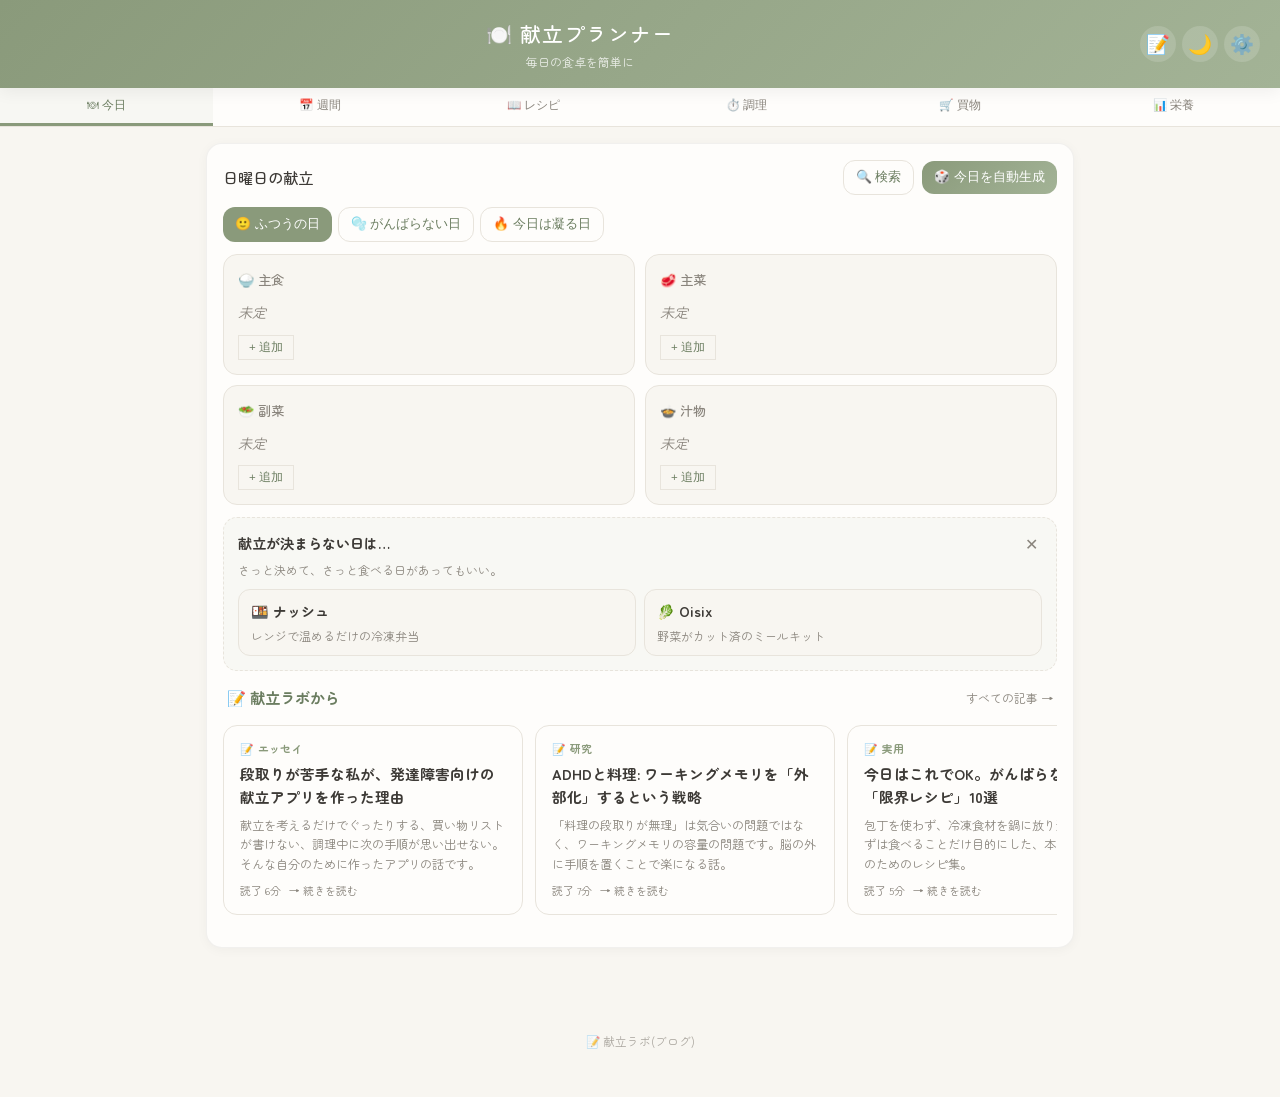
==== commit 65a83964: "ブログ強調+買い物コピー機能を本番反映 Co-Authored-By: Claude Opus 4.7 (1M context) <noreply@anthropic.com>" ====
--- a/index.html
+++ b/index.html
@@ -192,6 +192,66 @@
   .recipe-card.fav-recipe { border-color:var(--fav-gold); box-shadow:0 0 0 1px rgba(201,169,110,.15), 0 2px 12px rgba(201,169,110,.08); }
   .recipe-title { font-weight:500; font-size:.95rem; margin-bottom:4px; }
   .seasonal-badge { display:inline-block; font-size:.65rem; background:rgba(138,173,122,.12); color:var(--seasonal); padding:1px 6px; border-radius:8px; margin-left:4px; font-weight:500; }
+
+  /* 献立ラボ(ブログ記事)の横スクロールカード */
+  .blog-strip {
+    margin: 14px 0 6px;
+  }
+  .blog-strip-head {
+    display:flex; align-items:center; gap:8px; margin-bottom:10px;
+    padding:0 4px;
+  }
+  .blog-strip-title {
+    flex:1; font-size:.95rem; font-weight:600; color:var(--primary-dark);
+  }
+  .blog-strip-more {
+    font-size:.75rem; color:var(--text-light); text-decoration:none;
+  }
+  .blog-strip-more:hover { color:var(--primary); }
+  .blog-strip-scroll {
+    display:flex; gap:12px; overflow-x:auto; scroll-snap-type:x mandatory;
+    padding:4px 4px 10px; -webkit-overflow-scrolling:touch;
+    scrollbar-width: thin;
+  }
+  .blog-strip-scroll::-webkit-scrollbar { height:6px; }
+  .blog-strip-scroll::-webkit-scrollbar-thumb { background:rgba(0,0,0,.12); border-radius:3px; }
+  .blog-article-card {
+    flex: 0 0 78%;
+    max-width: 300px;
+    scroll-snap-align: start;
+    background: var(--card);
+    border: 1px solid var(--border);
+    border-radius: 14px;
+    padding: 14px 16px;
+    text-decoration: none;
+    color: var(--text);
+    transition: transform var(--transition-speed), box-shadow var(--transition-speed);
+    display: flex; flex-direction: column;
+  }
+  .blog-article-card:hover {
+    transform: translateY(-2px);
+    box-shadow: 0 4px 16px rgba(0,0,0,.06);
+    text-decoration: none;
+  }
+  .blog-article-cat {
+    font-size:.68rem; color:var(--primary); font-weight:600;
+    margin-bottom:6px; letter-spacing:.03em;
+  }
+  .blog-article-title {
+    font-size:.92rem; font-weight:600; line-height:1.5;
+    margin-bottom:8px; flex:1;
+  }
+  .blog-article-excerpt {
+    font-size:.76rem; color:var(--text-light); line-height:1.6;
+    display:-webkit-box; -webkit-line-clamp:3; -webkit-box-orient:vertical;
+    overflow:hidden;
+  }
+  .blog-article-meta {
+    display:flex; gap:8px; margin-top:8px; font-size:.68rem; color:var(--text-light);
+  }
+  @media (min-width: 600px) {
+    .blog-article-card { flex: 0 0 300px; }
+  }
   .level-badge { display:inline-block; font-size:.65rem; padding:1px 6px; border-radius:8px; margin-left:4px; font-weight:500; }
   .mode-btn.active { background: var(--primary); color:white; border-color: var(--primary); }
   .history-badge { display:inline-block; font-size:.65rem; color:var(--text-light); margin-left:4px; opacity:.7; }
@@ -779,7 +839,8 @@
       <button class="btn btn-sm btn-outline" onclick="clearCheckedShopping()">✓済み削除</button>
       <button class="btn btn-sm btn-outline" onclick="clearAllShopping()">全削除</button>
       <button class="btn btn-sm btn-outline" onclick="resetShoppingChecks()">チェック解除</button>
-      <button class="btn btn-sm" onclick="sendToNotion()">📝 Notionへ</button>
+      <button class="btn btn-sm" onclick="copyShoppingToClipboard()">📋 コピー</button>
+      <button class="btn btn-sm btn-outline" onclick="sendToNotion()">📝 Notionへ</button>
     </div>
     <div id="shopping-stats" style="font-size:.82rem;color:var(--text-light);margin-bottom:10px"></div>
     <div id="shopping-list"></div>
@@ -974,6 +1035,32 @@
 let recipeHistory = []; // レシピ使用履歴 [{id, date, slot}, ...]
 let slotSourceFilter = 'all';
 let cookingMode = 'normal'; // 'normal' | 'limit' | 'challenge'
+// ブログ(献立ラボ)の掲載記事メタデータ
+// 新しい記事を追加したらここに追記 → 今日タブの横スクロールに自動反映
+const BLOG_ARTICLES = [
+  {
+    category: 'エッセイ',
+    title: '段取りが苦手な私が、発達障害向けの献立アプリを作った理由',
+    excerpt: '献立を考えるだけでぐったりする、買い物リストが書けない、調理中に次の手順が思い出せない。そんな自分のために作ったアプリの話です。',
+    url: './blog/posts/001-why-i-built-this.html',
+    readTime: '6分'
+  },
+  {
+    category: '研究',
+    title: 'ADHDと料理: ワーキングメモリを「外部化」するという戦略',
+    excerpt: '「料理の段取りが無理」は気合いの問題ではなく、ワーキングメモリの容量の問題です。脳の外に手順を置くことで楽になる話。',
+    url: './blog/posts/002-adhd-and-cooking.html',
+    readTime: '7分'
+  },
+  {
+    category: '実用',
+    title: '今日はこれでOK。がんばらない日の「限界レシピ」10選',
+    excerpt: '包丁を使わず、冷凍食材を鍋に放り込むだけ。まずは食べることだけ目的にした、本当に疲れた日のためのレシピ集。',
+    url: './blog/posts/003-limit-recipes.html',
+    readTime: '5分'
+  }
+];
+
 // 開発者によって埋め込まれるアフィリエイト設定(エンドユーザーには非表示)
 const DEFAULT_AFFILIATE = {
   rakutenId: '531541c1.a6283ae8.531541c2.24304e3e',
@@ -2403,11 +2490,37 @@
     html += renderMealKitCard('empty');
   }
 
+  // 献立ラボの記事を横スクロールで提示(集客)
+  html += renderBlogStrip();
+
   document.getElementById('today-board').innerHTML = html;
 
   // Show cooking button if there are recipes
   const cookCard = document.getElementById('today-cooking-card');
   if (cookCard) cookCard.style.display = hasAnyRecipe ? 'block' : 'none';
+}
+
+// ブログ記事を横スクロールカードで表示
+function renderBlogStrip() {
+  if (!BLOG_ARTICLES || BLOG_ARTICLES.length === 0) return '';
+  const cards = BLOG_ARTICLES.map(a => `
+    <a href="${a.url}" target="_blank" rel="noopener" class="blog-article-card">
+      <div class="blog-article-cat">📝 ${a.category}</div>
+      <div class="blog-article-title">${a.title}</div>
+      <div class="blog-article-excerpt">${a.excerpt}</div>
+      <div class="blog-article-meta">
+        <span>読了 ${a.readTime}</span>
+        <span>→ 続きを読む</span>
+      </div>
+    </a>
+  `).join('');
+  return `<div class="blog-strip">
+    <div class="blog-strip-head">
+      <div class="blog-strip-title">📝 献立ラボから</div>
+      <a href="./blog/" target="_blank" rel="noopener" class="blog-strip-more">すべての記事 →</a>
+    </div>
+    <div class="blog-strip-scroll">${cards}</div>
+  </div>`;
 }
 
 function autoGenerateToday() {
@@ -3792,6 +3905,47 @@
   saveState(); updateShoppingDisplay();
 }
 
+async function copyShoppingToClipboard() {
+  if (shoppingList.length === 0) {
+    showToast('買い物リストが空です');
+    return;
+  }
+  // 未チェック優先、チェック済みは末尾
+  const unchecked = shoppingList.filter(i => !i.checked);
+  const checked = shoppingList.filter(i => i.checked);
+  const lines = [];
+  lines.push(`🛒 買い物リスト (${new Date().toLocaleDateString('ja-JP')})`);
+  lines.push('');
+  unchecked.forEach(i => {
+    lines.push(`☐ ${i.name}${i.qty ? ' — ' + i.qty : ''}`);
+  });
+  if (checked.length > 0) {
+    lines.push('');
+    lines.push('--- 済み ---');
+    checked.forEach(i => {
+      lines.push(`☑ ${i.name}${i.qty ? ' — ' + i.qty : ''}`);
+    });
+  }
+  const text = lines.join('\n');
+  try {
+    await navigator.clipboard.writeText(text);
+    showToast(`${unchecked.length}件の買い物リストをコピーしました`);
+  } catch(e) {
+    // フォールバック: テキストエリア経由でコピー
+    const ta = document.createElement('textarea');
+    ta.value = text;
+    document.body.appendChild(ta);
+    ta.select();
+    try {
+      document.execCommand('copy');
+      showToast('買い物リストをコピーしました');
+    } catch(e2) {
+      showToast('コピーに失敗しました。ブラウザの権限を確認してください');
+    }
+    document.body.removeChild(ta);
+  }
+}
+
 function updateShoppingDisplay() {
   const list = document.getElementById('shopping-list');
   const empty = document.getElementById('shopping-empty');
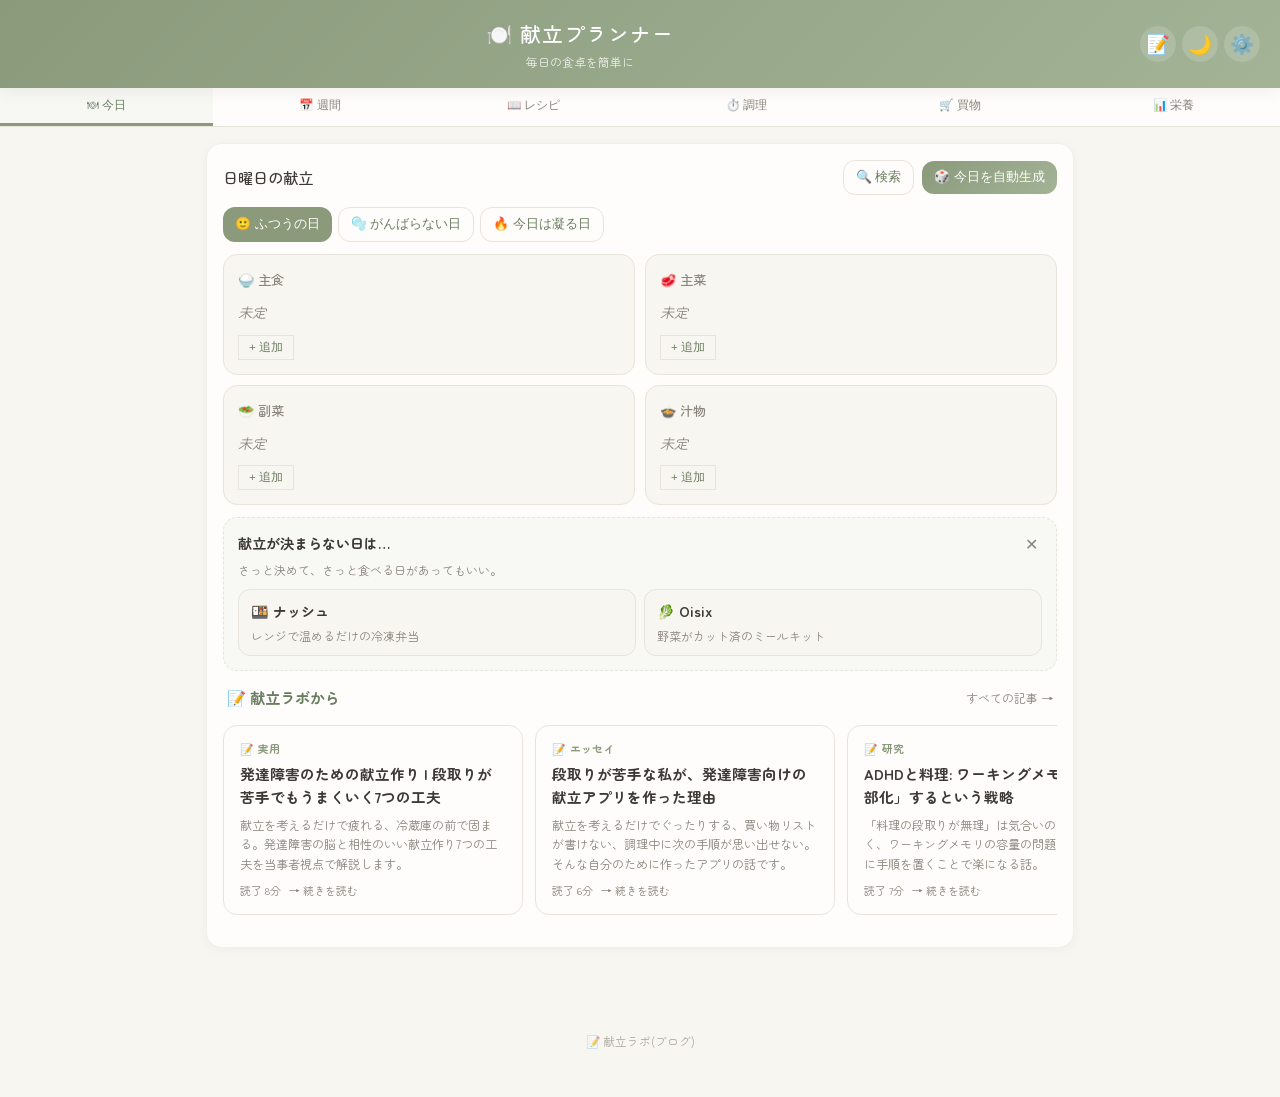
==== commit 279348d5: "SEO強化を本番反映" ====
--- a/index.html
+++ b/index.html
@@ -10,7 +10,35 @@
 <link rel="preconnect" href="https://fonts.googleapis.com">
 <link rel="preconnect" href="https://fonts.gstatic.com" crossorigin>
 <link href="https://fonts.googleapis.com/css2?family=Zen+Maru+Gothic:wght@400;500;700&display=swap" rel="stylesheet">
-<title>献立プランナー v3</title>
+<title>献立プランナー | 発達障害(ADHD/ASD)当事者のための献立&段取り支援アプリ</title>
+<meta name="description" content="発達障害(ADHD/ASD)当事者や、段取りが苦手な人のための献立・料理アプリ。自動献立生成、並行調理タイムライン、限界レシピ、がんばらない日モード。無料で使えます。">
+<meta name="keywords" content="発達障害,献立,ADHD,ASD,料理,段取り,ワーキングメモリ,限界レシピ,時短">
+<meta name="robots" content="index,follow">
+<link rel="canonical" href="https://mayuko9775orz-wq.github.io/meal-planner/">
+<meta property="og:type" content="website">
+<meta property="og:site_name" content="献立プランナー">
+<meta property="og:title" content="献立プランナー | 発達障害当事者のための献立&段取り支援アプリ">
+<meta property="og:description" content="段取りが苦手な人のための献立アプリ。自動献立生成・並行調理タイムライン・限界レシピ。">
+<meta property="og:url" content="https://mayuko9775orz-wq.github.io/meal-planner/">
+<meta property="og:image" content="https://mayuko9775orz-wq.github.io/meal-planner/blog/assets/og-default.svg">
+<meta property="og:locale" content="ja_JP">
+<meta name="twitter:card" content="summary_large_image">
+<meta name="twitter:title" content="献立プランナー | 発達障害当事者のための献立アプリ">
+<meta name="twitter:description" content="段取りが苦手でも料理がうまくいく、ADHD/ASD当事者向けアプリ">
+<meta name="twitter:image" content="https://mayuko9775orz-wq.github.io/meal-planner/blog/assets/og-default.svg">
+<script type="application/ld+json">
+{
+  "@context": "https://schema.org",
+  "@type": "WebApplication",
+  "name": "献立プランナー",
+  "description": "発達障害(ADHD/ASD)当事者のための献立&段取り支援アプリ",
+  "url": "https://mayuko9775orz-wq.github.io/meal-planner/",
+  "applicationCategory": "LifestyleApplication",
+  "operatingSystem": "Any",
+  "inLanguage": "ja-JP",
+  "offers": {"@type":"Offer","price":"0","priceCurrency":"JPY"}
+}
+</script>
 <style>
   :root {
     --primary: #8a9a7b;
@@ -1039,6 +1067,13 @@
 // 新しい記事を追加したらここに追記 → 今日タブの横スクロールに自動反映
 const BLOG_ARTICLES = [
   {
+    category: '実用',
+    title: '発達障害のための献立作り | 段取りが苦手でもうまくいく7つの工夫',
+    excerpt: '献立を考えるだけで疲れる、冷蔵庫の前で固まる。発達障害の脳と相性のいい献立作り7つの工夫を当事者視点で解説します。',
+    url: './blog/posts/004-hattatsu-shogai-kondate.html',
+    readTime: '8分'
+  },
+  {
     category: 'エッセイ',
     title: '段取りが苦手な私が、発達障害向けの献立アプリを作った理由',
     excerpt: '献立を考えるだけでぐったりする、買い物リストが書けない、調理中に次の手順が思い出せない。そんな自分のために作ったアプリの話です。',
@@ -1078,6 +1113,10 @@
     {name:'ミニ冷蔵庫 50L(セカンド冷凍庫用)', tags:['限界','冷凍','一人暮らし'], url:'https://hb.afl.rakuten.co.jp/ichiba/53154f51.f4f5320d.53154f52.0249df6f/?pc=https%3A%2F%2Fitem.rakuten.co.jp%2Fyozakura%2Frefrigerator04%2F'},
     {name:'アイリスオーヤマ 電気圧力鍋 3L', tags:['挑戦','限界','時短','一般'], url:'https://hb.afl.rakuten.co.jp/ichiba/53154e90.eb8a4e1c.53154e91.02418dd3/?pc=https%3A%2F%2Fitem.rakuten.co.jp%2Firisplaza-r%2F286224%2F'},
     {name:'多動脳 ADHDの真実(アンデシュ・ハンセン)', tags:['書籍','adhd','発達障害'], url:'https://hb.afl.rakuten.co.jp/ichiba/53155dde.d4ebc3b0.53155ddf.956083b7/?pc=https%3A%2F%2Fitem.rakuten.co.jp%2Fbook%2F18174671%2F'},
+    {name:'勝間式 超ロジカル料理(勝間和代)', tags:['書籍','料理','時短','ホットクック','ヘルシオ','一般'], url:'https://hb.afl.rakuten.co.jp/ichiba/5315e0d1.ad42da03.5315e0d2.8825fd0e/?pc=https%3A%2F%2Fitem.rakuten.co.jp%2Frakutenkobo-ebooks%2Faf7297c6db8d3199b1e0be5450cec7da%2F'},
+    {name:'仕事と人生を変える 勝間家電(勝間和代)', tags:['書籍','家電','時短','ホットクック','一般'], url:'https://hb.afl.rakuten.co.jp/ichiba/53155dde.d4ebc3b0.53155ddf.956083b7/?pc=https%3A%2F%2Fitem.rakuten.co.jp%2Fbook%2F18330517%2F'},
+    {name:'勝間式 超ロジカル家事(勝間和代)', tags:['書籍','家事','時短','一般'], url:'https://hb.afl.rakuten.co.jp/ichiba/53155dde.d4ebc3b0.53155ddf.956083b7/?pc=https%3A%2F%2Fitem.rakuten.co.jp%2Fbook%2F14779049%2F'},
+    {name:'人づきあいはコスパで考えるとうまくいく(勝間和代)', tags:['書籍','コミュニケーション','adhd','発達障害'], url:'https://hb.afl.rakuten.co.jp/ichiba/53155dde.d4ebc3b0.53155ddf.956083b7/?pc=https%3A%2F%2Fitem.rakuten.co.jp%2Fbook%2F18142534%2F'},
     {name:'い・ろ・は・す ラベルレス 24本', tags:['水分補給','備蓄','限界','熱中症','一般'], url:'https://hb.afl.rakuten.co.jp/ichiba/531564b3.abbca0ab.531564b4.ab002e4f/?pc=https%3A%2F%2Fitem.rakuten.co.jp%2Fsoukaidrink%2F4902102139410%2F'},
     {name:'サントリー金麦 糖質75%オフ 48本(晩酌健康派)', tags:['晩酌','挑戦','大人'], url:'https://hb.afl.rakuten.co.jp/ichiba/531567d4.3770b7c2.531567d5.9b260c60/?pc=https%3A%2F%2Fitem.rakuten.co.jp%2Fliquor-boss%2F09094c2%2F'}
   ]
